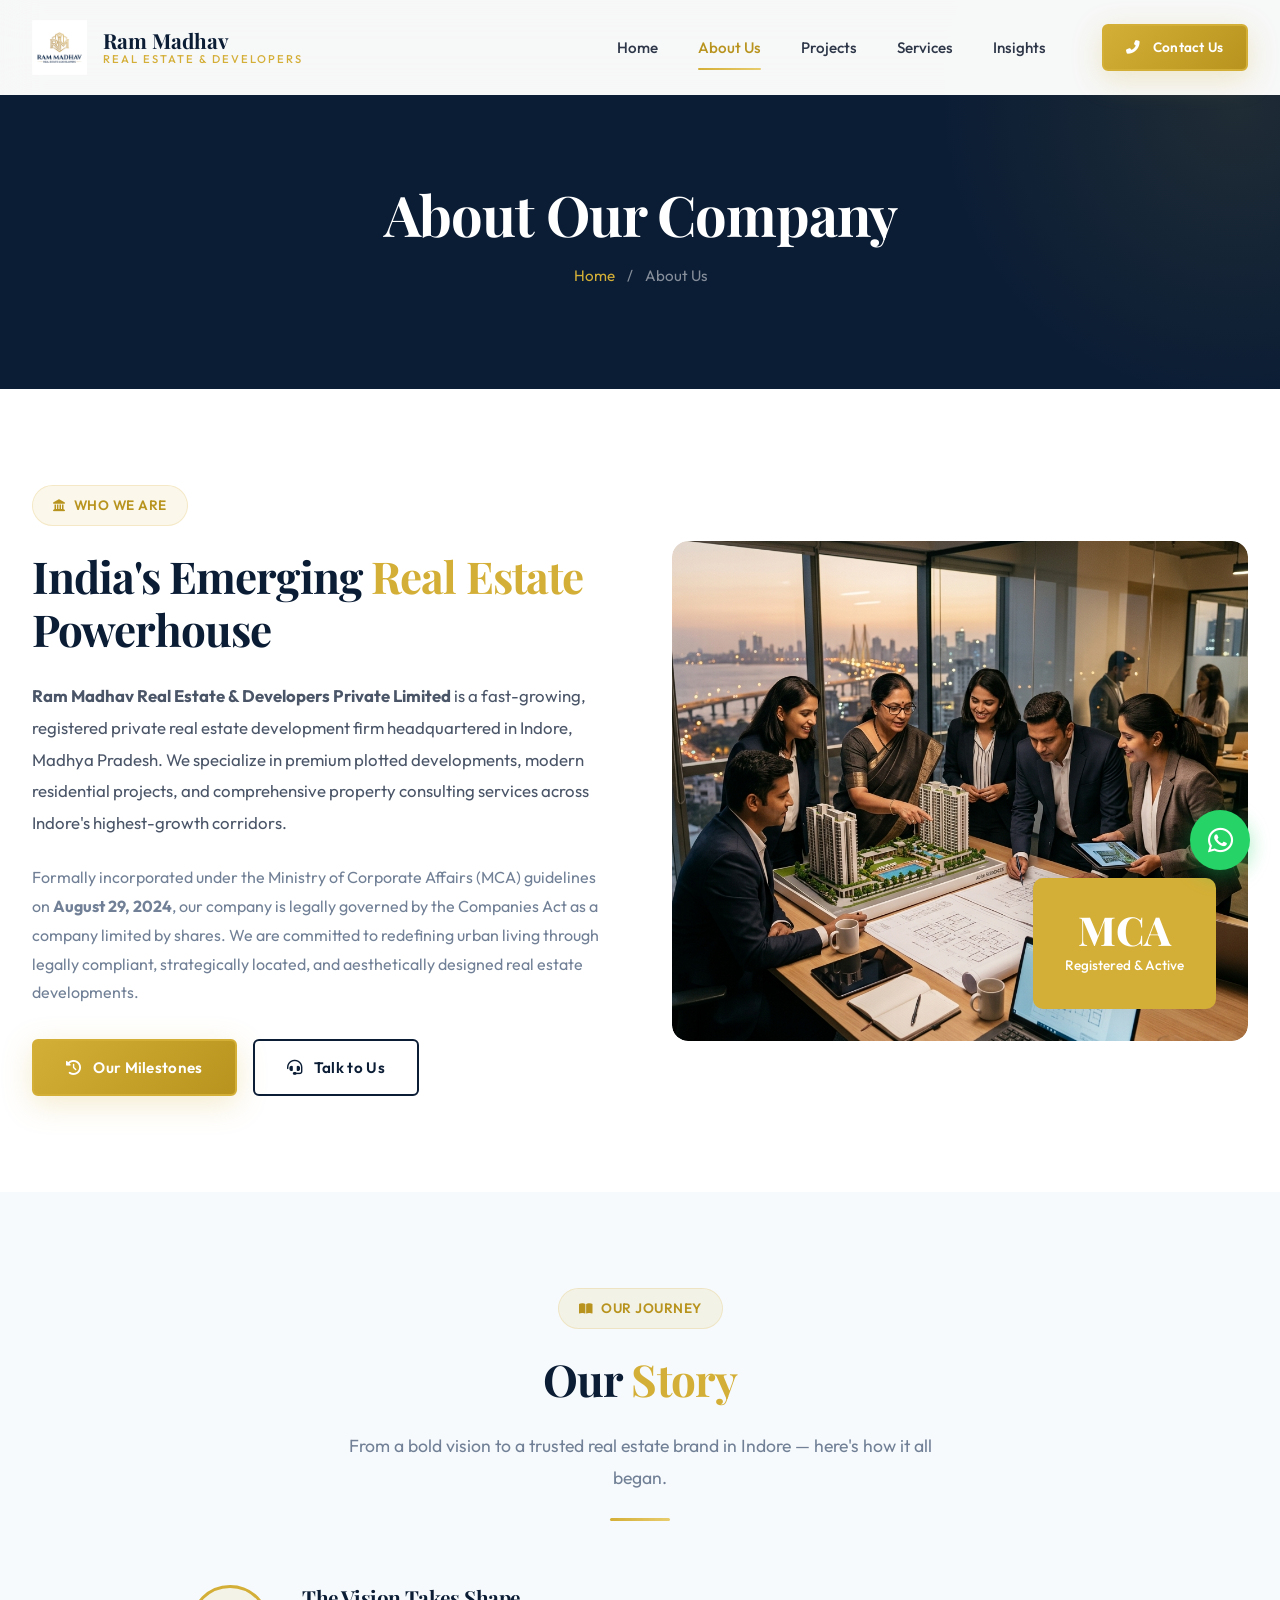
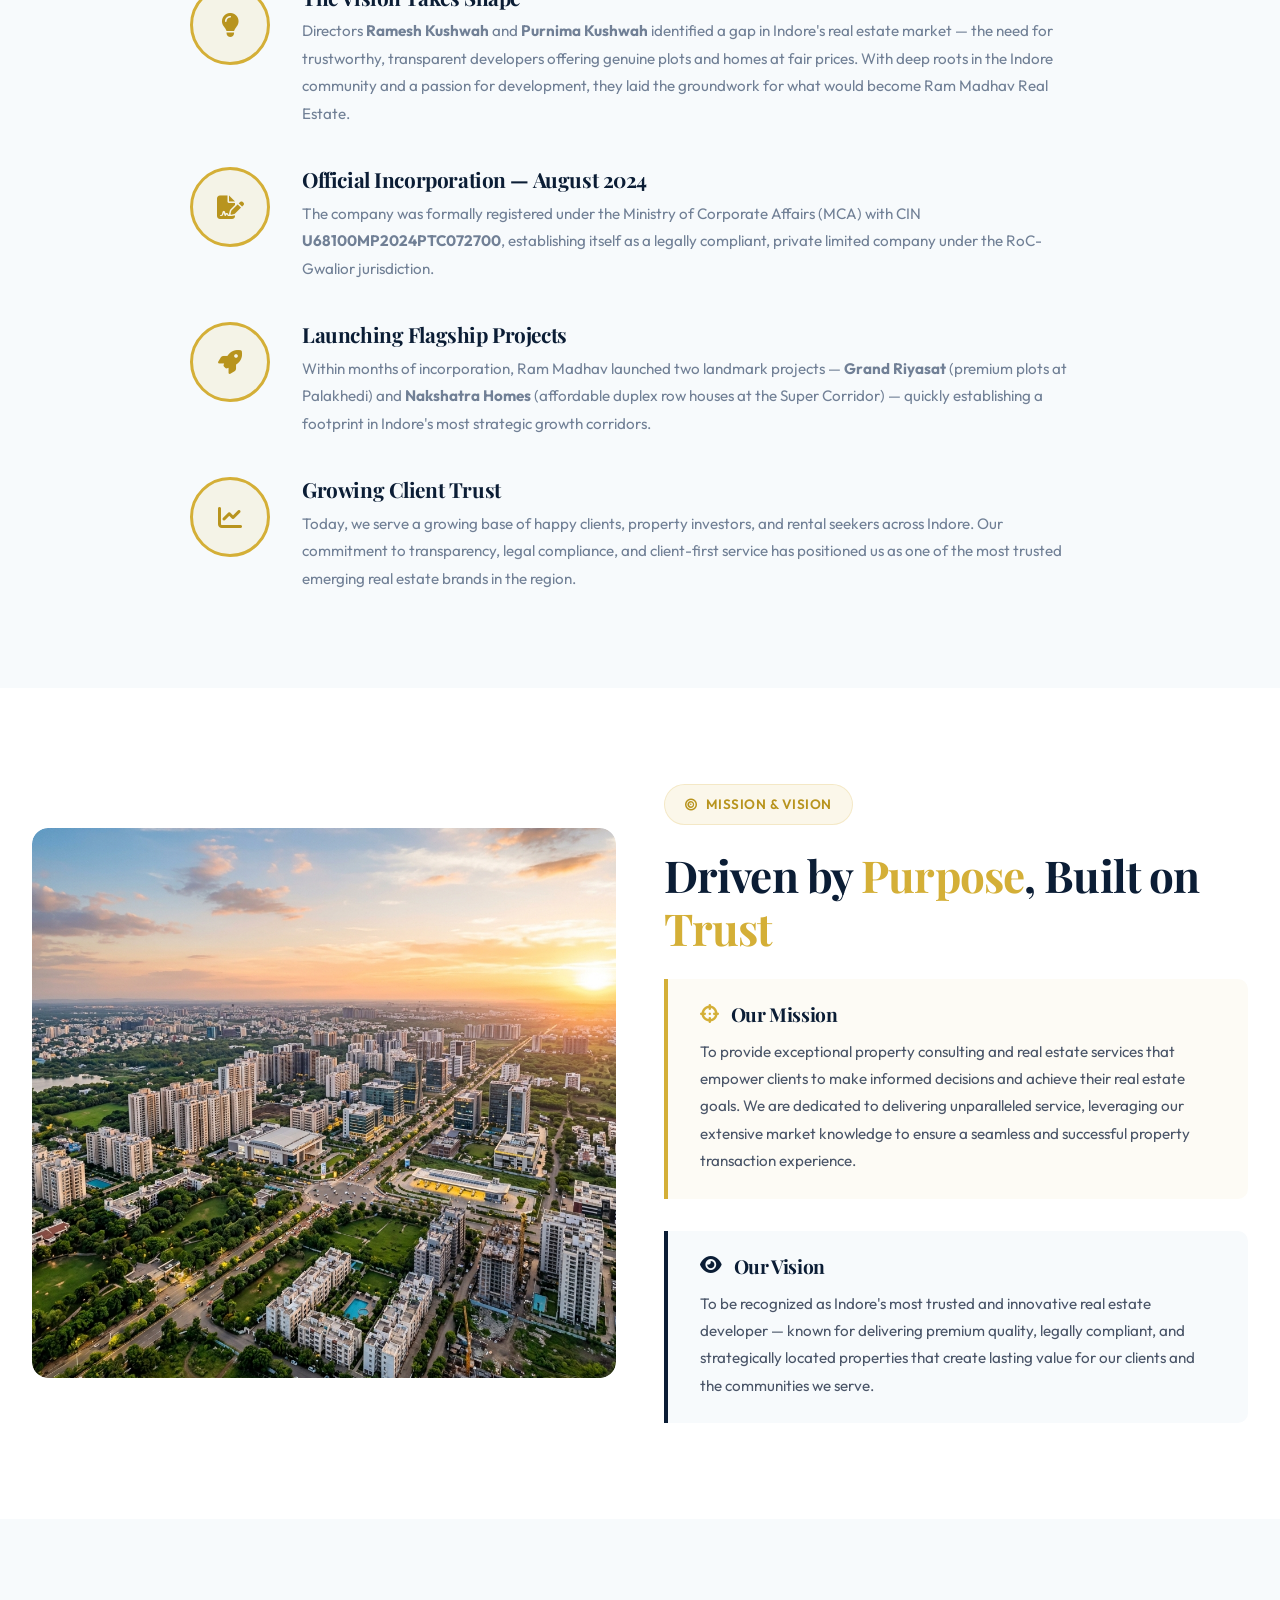
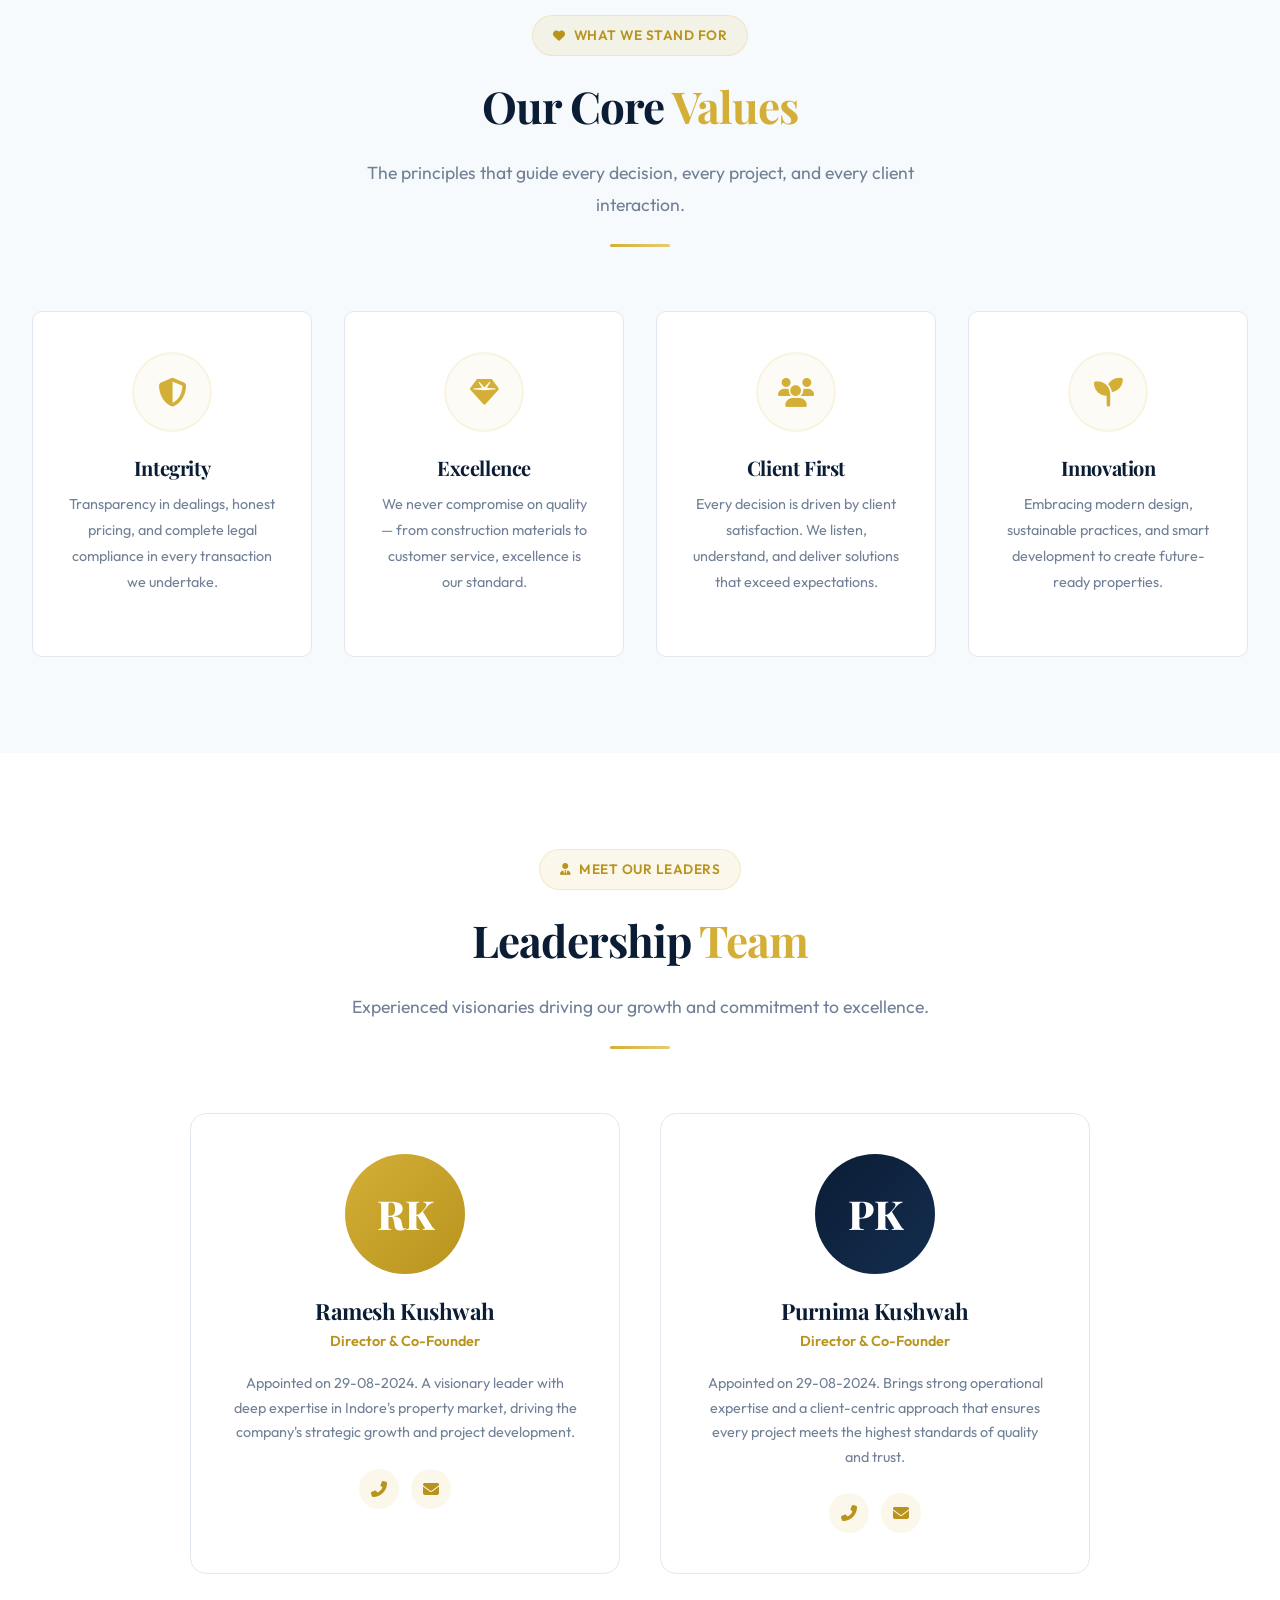
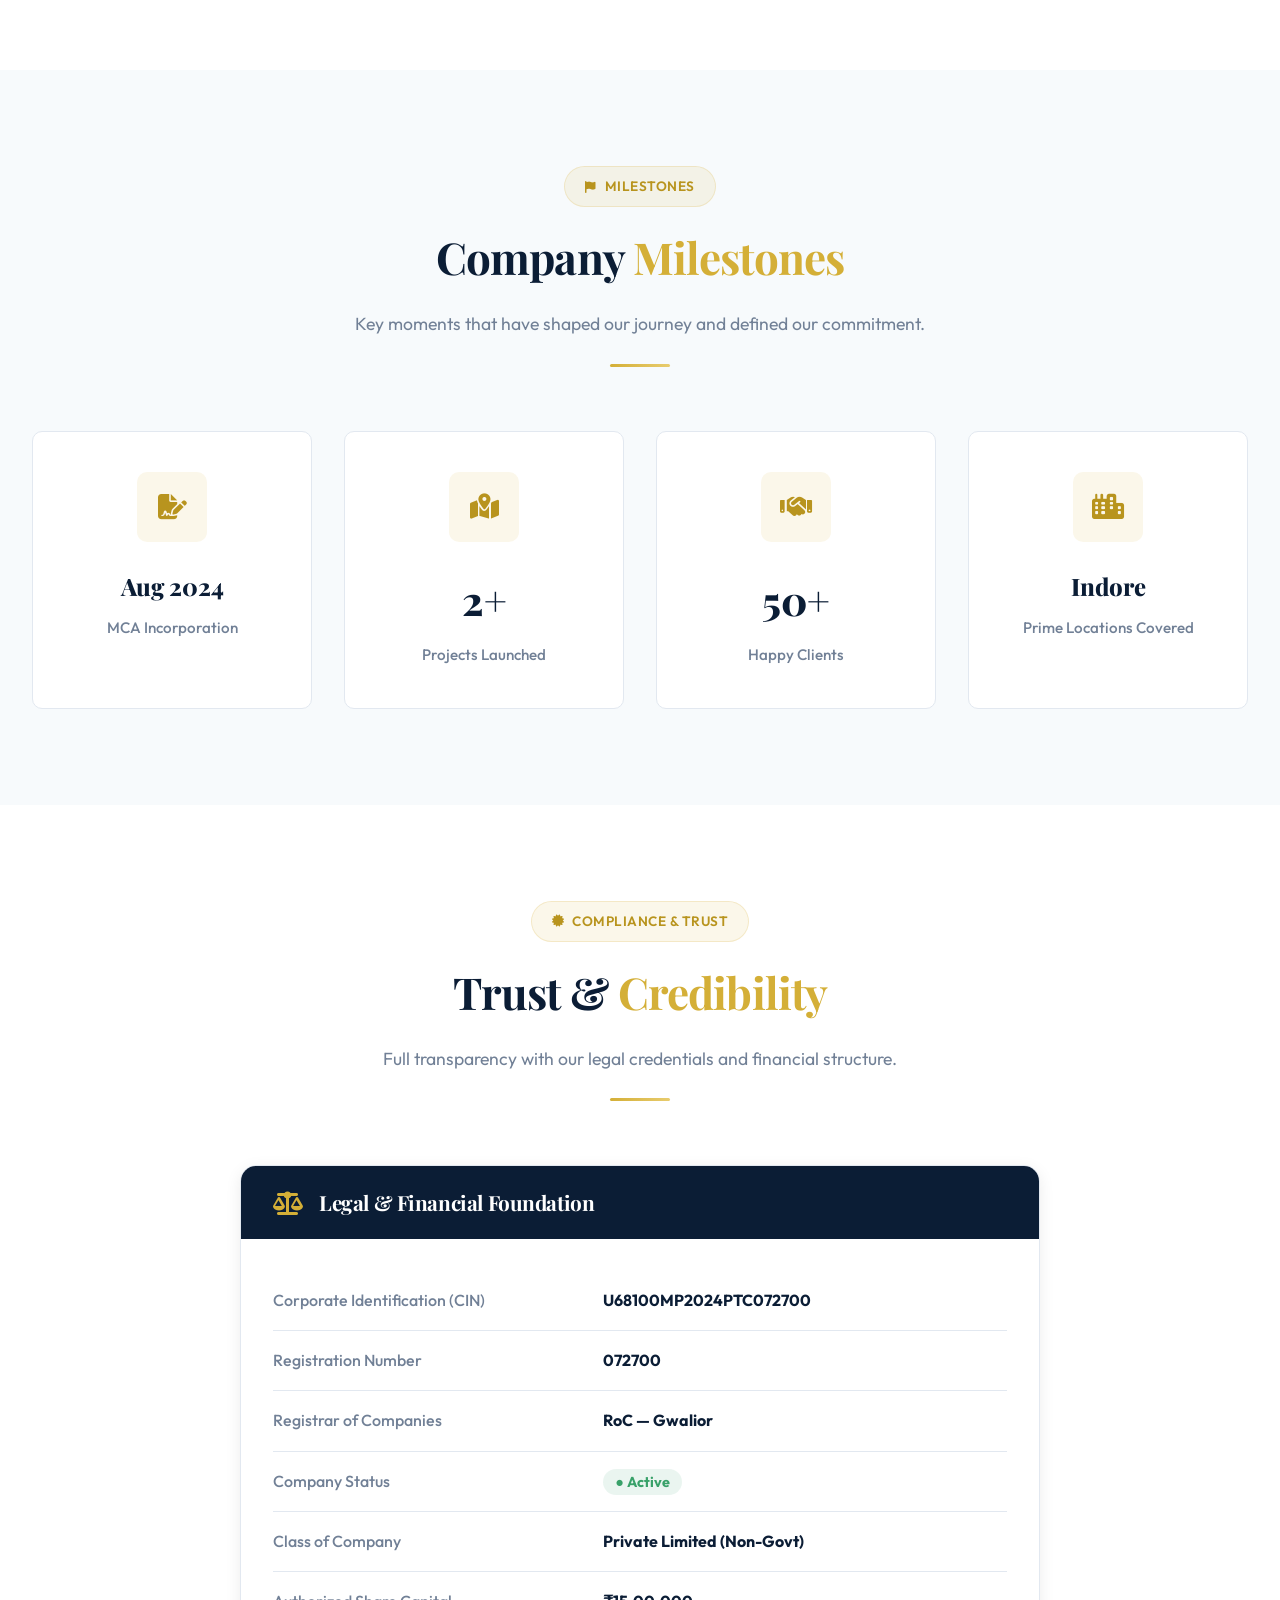
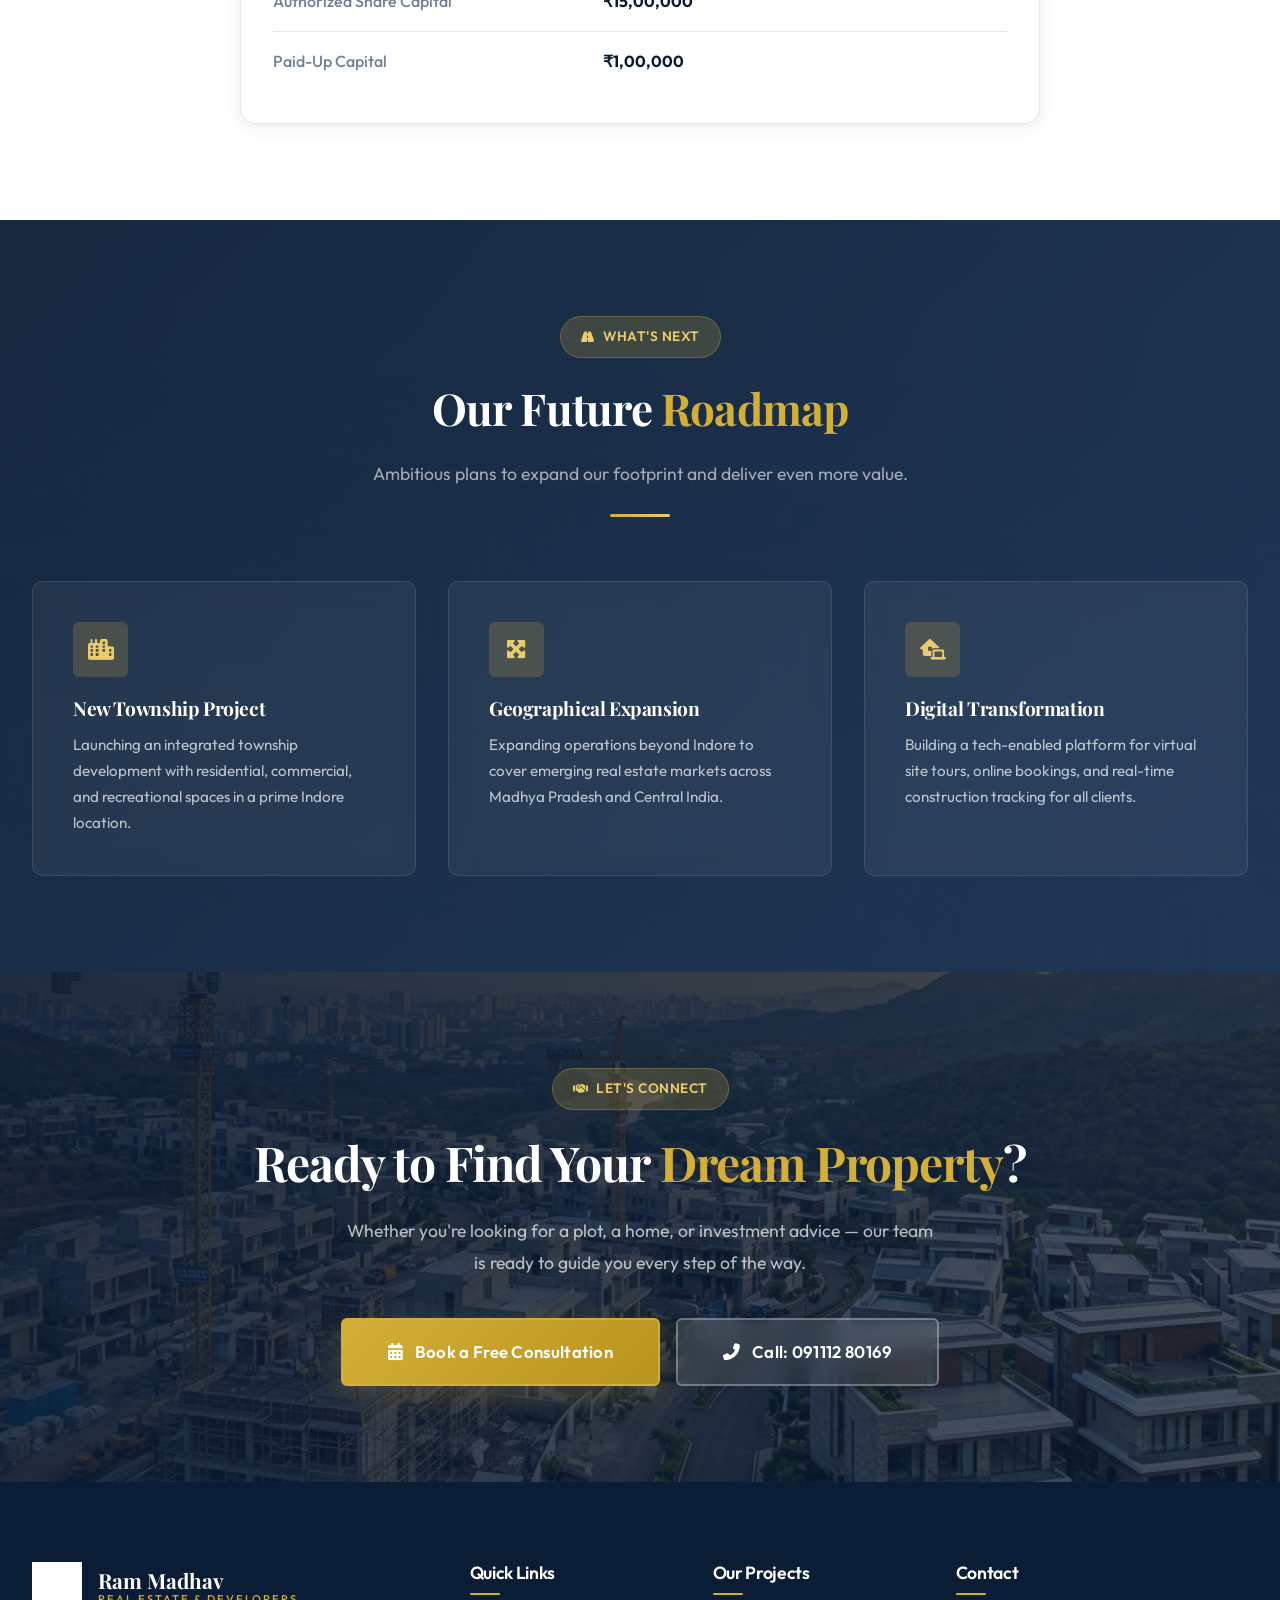
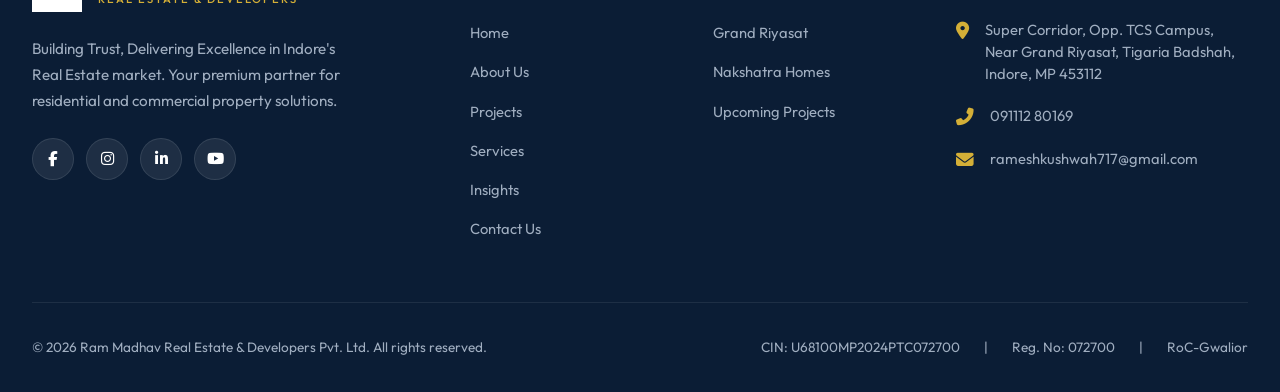
==== about.html @ 0a4d7869 "Intial commit" ====
<!DOCTYPE html>
<html lang="en">
<head>
    <meta charset="UTF-8">
    <meta name="viewport" content="width=device-width, initial-scale=1.0">
    <title>About Us | Ram Madhav Real Estate & Developers Pvt. Ltd.</title>
    <meta name="description" content="Learn about Ram Madhav Real Estate & Developers — a fast-growing, MCA-registered private real estate firm headquartered in Indore, Madhya Pradesh. Discover our mission, vision, leadership, and corporate milestones.">
    <link rel="icon" type="image/png" href="assets/logo.png">
    <link rel="stylesheet" href="https://cdnjs.cloudflare.com/ajax/libs/font-awesome/6.5.1/css/all.min.css">
    <link rel="stylesheet" href="css/style.css">
</head>
<body>

    <!-- HEADER -->
    <header class="header" id="header">
        <div class="container nav">
            <a href="index.html" class="logo-container">
                <img src="assets/logo.png" alt="Ram Madhav Real Estate Logo" class="logo-img">
                <div class="logo-text">Ram Madhav<span>Real Estate & Developers</span></div>
            </a>
            <button class="mobile-menu-btn" id="mobileMenuBtn" aria-label="Toggle menu">
                <i class="fas fa-bars"></i>
            </button>
            <nav class="nav-links" id="navLinks">
                <a href="index.html" class="nav-link">Home</a>
                <a href="about.html" class="nav-link active">About Us</a>
                <a href="projects.html" class="nav-link">Projects</a>
                <a href="services.html" class="nav-link">Services</a>
                <a href="blog.html" class="nav-link">Insights</a>
                <div class="nav-cta"><a href="contact.html" class="btn btn-primary btn-sm"><i class="fas fa-phone-alt"></i> Contact Us</a></div>
            </nav>
        </div>
    </header>

    <!-- ============================================
         1. PAGE BANNER
    ============================================ -->
    <section class="page-banner">
        <div class="container">
            <h1 class="page-banner-title anim">About Our Company</h1>
            <div class="page-banner-breadcrumb anim anim-delay-1">
                <a href="index.html">Home</a> <span>/</span> <span>About Us</span>
            </div>
        </div>
    </section>

    <!-- ============================================
         2. COMPANY INTRODUCTION
    ============================================ -->
    <section class="section section--white">
        <div class="container">
            <div class="why-grid">
                <div class="why-content anim">
                    <div class="section-tag"><i class="fas fa-landmark"></i> Who We Are</div>
                    <h2 class="section-title" style="text-align:left;">India's Emerging <span>Real Estate</span> Powerhouse</h2>
                    <p style="color: var(--slate); margin-bottom: var(--space-6); font-size: 1.05rem; line-height: 1.9;">
                        <strong>Ram Madhav Real Estate & Developers Private Limited</strong> is a fast-growing, registered private real estate development firm headquartered in Indore, Madhya Pradesh. We specialize in premium plotted developments, modern residential projects, and comprehensive property consulting services across Indore's highest-growth corridors.
                    </p>
                    <p style="color: var(--gray); margin-bottom: var(--space-8); line-height: 1.8;">
                        Formally incorporated under the Ministry of Corporate Affairs (MCA) guidelines on <strong>August 29, 2024</strong>, our company is legally governed by the Companies Act as a company limited by shares. We are committed to redefining urban living through legally compliant, strategically located, and aesthetically designed real estate developments.
                    </p>
                    <div style="display: flex; gap: var(--space-4); flex-wrap: wrap;">
                        <a href="#milestones" class="btn btn-primary"><i class="fas fa-history"></i> Our Milestones</a>
                        <a href="contact.html" class="btn btn-outline"><i class="fas fa-headset"></i> Talk to Us</a>
                    </div>
                </div>
                <div class="why-image anim anim-delay-2">
                    <img src="assets/about-story.png" alt="Ram Madhav Real Estate Team">
                    <div class="why-experience-badge">
                        <div class="badge-number">MCA</div>
                        <div class="badge-text">Registered & Active</div>
                    </div>
                </div>
            </div>
        </div>
    </section>

    <!-- ============================================
         3. OUR STORY
    ============================================ -->
    <section class="section section--gray">
        <div class="container">
            <div class="section-header">
                <div class="section-tag"><i class="fas fa-book-open"></i> Our Journey</div>
                <h2 class="section-title">Our <span>Story</span></h2>
                <p class="section-desc">From a bold vision to a trusted real estate brand in Indore — here's how it all began.</p>
                <span class="gold-line"></span>
            </div>

            <div style="max-width: 900px; margin: 0 auto;">
                <div class="story-timeline">
                    <!-- Timeline Item 1 -->
                    <div class="timeline-item anim" style="display: flex; gap: var(--space-8); margin-bottom: var(--space-10); align-items: flex-start;">
                        <div style="flex-shrink: 0; width: 80px; height: 80px; background: var(--gold-100); border-radius: 50%; display: flex; align-items: center; justify-content: center; border: 3px solid var(--gold);">
                            <i class="fas fa-lightbulb" style="font-size: 1.5rem; color: var(--gold-dark);"></i>
                        </div>
                        <div>
                            <h3 style="font-size: 1.3rem; color: var(--navy); margin-bottom: var(--space-2);">The Vision Takes Shape</h3>
                            <p style="color: var(--gray); font-size: 0.95rem; line-height: 1.8;">Directors <strong>Ramesh Kushwah</strong> and <strong>Purnima Kushwah</strong> identified a gap in Indore's real estate market — the need for trustworthy, transparent developers offering genuine plots and homes at fair prices. With deep roots in the Indore community and a passion for development, they laid the groundwork for what would become Ram Madhav Real Estate.</p>
                        </div>
                    </div>

                    <!-- Timeline Item 2 -->
                    <div class="timeline-item anim anim-delay-1" style="display: flex; gap: var(--space-8); margin-bottom: var(--space-10); align-items: flex-start;">
                        <div style="flex-shrink: 0; width: 80px; height: 80px; background: var(--gold-100); border-radius: 50%; display: flex; align-items: center; justify-content: center; border: 3px solid var(--gold);">
                            <i class="fas fa-file-signature" style="font-size: 1.5rem; color: var(--gold-dark);"></i>
                        </div>
                        <div>
                            <h3 style="font-size: 1.3rem; color: var(--navy); margin-bottom: var(--space-2);">Official Incorporation — August 2024</h3>
                            <p style="color: var(--gray); font-size: 0.95rem; line-height: 1.8;">The company was formally registered under the Ministry of Corporate Affairs (MCA) with CIN <strong>U68100MP2024PTC072700</strong>, establishing itself as a legally compliant, private limited company under the RoC-Gwalior jurisdiction.</p>
                        </div>
                    </div>

                    <!-- Timeline Item 3 -->
                    <div class="timeline-item anim anim-delay-2" style="display: flex; gap: var(--space-8); margin-bottom: var(--space-10); align-items: flex-start;">
                        <div style="flex-shrink: 0; width: 80px; height: 80px; background: var(--gold-100); border-radius: 50%; display: flex; align-items: center; justify-content: center; border: 3px solid var(--gold);">
                            <i class="fas fa-rocket" style="font-size: 1.5rem; color: var(--gold-dark);"></i>
                        </div>
                        <div>
                            <h3 style="font-size: 1.3rem; color: var(--navy); margin-bottom: var(--space-2);">Launching Flagship Projects</h3>
                            <p style="color: var(--gray); font-size: 0.95rem; line-height: 1.8;">Within months of incorporation, Ram Madhav launched two landmark projects — <strong>Grand Riyasat</strong> (premium plots at Palakhedi) and <strong>Nakshatra Homes</strong> (affordable duplex row houses at the Super Corridor) — quickly establishing a footprint in Indore's most strategic growth corridors.</p>
                        </div>
                    </div>

                    <!-- Timeline Item 4 -->
                    <div class="timeline-item anim anim-delay-3" style="display: flex; gap: var(--space-8); align-items: flex-start;">
                        <div style="flex-shrink: 0; width: 80px; height: 80px; background: var(--gold-100); border-radius: 50%; display: flex; align-items: center; justify-content: center; border: 3px solid var(--gold);">
                            <i class="fas fa-chart-line" style="font-size: 1.5rem; color: var(--gold-dark);"></i>
                        </div>
                        <div>
                            <h3 style="font-size: 1.3rem; color: var(--navy); margin-bottom: var(--space-2);">Growing Client Trust</h3>
                            <p style="color: var(--gray); font-size: 0.95rem; line-height: 1.8;">Today, we serve a growing base of happy clients, property investors, and rental seekers across Indore. Our commitment to transparency, legal compliance, and client-first service has positioned us as one of the most trusted emerging real estate brands in the region.</p>
                        </div>
                    </div>
                </div>
            </div>
        </div>
    </section>

    <!-- ============================================
         4. MISSION & VISION
    ============================================ -->
    <section class="section section--white">
        <div class="container">
            <div class="why-grid" style="gap: var(--space-12);">
                <div class="why-image anim">
                    <img src="assets/about-mission.png" alt="Indore City Skyline — Our Vision" style="height: 550px;">
                </div>
                <div class="why-content anim anim-delay-2">
                    <div class="section-tag"><i class="fas fa-bullseye"></i> Mission & Vision</div>
                    <h2 class="section-title" style="text-align:left;">Driven by <span>Purpose</span>, Built on <span>Trust</span></h2>

                    <!-- Mission -->
                    <div style="background: var(--gold-50); border-left: 4px solid var(--gold); padding: var(--space-6) var(--space-8); border-radius: 0 var(--radius-md) var(--radius-md) 0; margin-bottom: var(--space-8);">
                        <h3 style="font-size: 1.2rem; color: var(--navy); margin-bottom: var(--space-3); display: flex; align-items: center; gap: var(--space-3);"><i class="fas fa-crosshairs" style="color: var(--gold);"></i> Our Mission</h3>
                        <p style="color: var(--slate); line-height: 1.8; font-size: 0.95rem;">To provide exceptional property consulting and real estate services that empower clients to make informed decisions and achieve their real estate goals. We are dedicated to delivering unparalleled service, leveraging our extensive market knowledge to ensure a seamless and successful property transaction experience.</p>
                    </div>

                    <!-- Vision -->
                    <div style="background: var(--gray-50); border-left: 4px solid var(--navy); padding: var(--space-6) var(--space-8); border-radius: 0 var(--radius-md) var(--radius-md) 0;">
                        <h3 style="font-size: 1.2rem; color: var(--navy); margin-bottom: var(--space-3); display: flex; align-items: center; gap: var(--space-3);"><i class="fas fa-eye" style="color: var(--navy);"></i> Our Vision</h3>
                        <p style="color: var(--slate); line-height: 1.8; font-size: 0.95rem;">To be recognized as Indore's most trusted and innovative real estate developer — known for delivering premium quality, legally compliant, and strategically located properties that create lasting value for our clients and the communities we serve.</p>
                    </div>
                </div>
            </div>
        </div>
    </section>

    <!-- ============================================
         5. CORE VALUES
    ============================================ -->
    <section class="section section--gray">
        <div class="container">
            <div class="section-header">
                <div class="section-tag"><i class="fas fa-heart"></i> What We Stand For</div>
                <h2 class="section-title">Our Core <span>Values</span></h2>
                <p class="section-desc">The principles that guide every decision, every project, and every client interaction.</p>
                <span class="gold-line"></span>
            </div>

            <div class="services-grid">
                <div class="service-card anim">
                    <div class="service-icon"><i class="fas fa-shield-alt"></i></div>
                    <h3 class="service-title">Integrity</h3>
                    <p class="service-desc">Transparency in dealings, honest pricing, and complete legal compliance in every transaction we undertake.</p>
                </div>
                <div class="service-card anim anim-delay-1">
                    <div class="service-icon"><i class="fas fa-gem"></i></div>
                    <h3 class="service-title">Excellence</h3>
                    <p class="service-desc">We never compromise on quality — from construction materials to customer service, excellence is our standard.</p>
                </div>
                <div class="service-card anim anim-delay-2">
                    <div class="service-icon"><i class="fas fa-users"></i></div>
                    <h3 class="service-title">Client First</h3>
                    <p class="service-desc">Every decision is driven by client satisfaction. We listen, understand, and deliver solutions that exceed expectations.</p>
                </div>
                <div class="service-card anim anim-delay-3">
                    <div class="service-icon"><i class="fas fa-seedling"></i></div>
                    <h3 class="service-title">Innovation</h3>
                    <p class="service-desc">Embracing modern design, sustainable practices, and smart development to create future-ready properties.</p>
                </div>
            </div>
        </div>
    </section>

    <!-- ============================================
         6. LEADERSHIP TEAM
    ============================================ -->
    <section class="section section--white">
        <div class="container">
            <div class="section-header">
                <div class="section-tag"><i class="fas fa-user-tie"></i> Meet Our Leaders</div>
                <h2 class="section-title">Leadership <span>Team</span></h2>
                <p class="section-desc">Experienced visionaries driving our growth and commitment to excellence.</p>
                <span class="gold-line"></span>
            </div>

            <div style="display: grid; grid-template-columns: repeat(2, 1fr); gap: var(--space-10); max-width: 900px; margin: 0 auto;">
                <!-- Director 1 -->
                <div class="anim" style="background: var(--white); border: 1px solid var(--gray-200); border-radius: var(--radius-lg); padding: var(--space-10); text-align: center; transition: all 0.35s ease; position: relative; overflow: hidden;" onmouseover="this.style.transform='translateY(-10px)'; this.style.boxShadow='0 16px 50px rgba(0,0,0,0.12)'" onmouseout="this.style.transform=''; this.style.boxShadow=''">
                    <div style="width: 120px; height: 120px; background: linear-gradient(135deg, var(--gold), var(--gold-dark)); border-radius: 50%; display: flex; align-items: center; justify-content: center; margin: 0 auto var(--space-6); font-size: 2.5rem; color: white; font-family: var(--font-heading); font-weight: 800;">RK</div>
                    <h3 style="font-size: 1.4rem; color: var(--navy); margin-bottom: var(--space-1);">Ramesh Kushwah</h3>
                    <p style="color: var(--gold-dark); font-weight: 600; font-size: 0.9rem; margin-bottom: var(--space-4);">Director & Co-Founder</p>
                    <p style="color: var(--gray); font-size: 0.9rem; line-height: 1.7;">Appointed on 29-08-2024. A visionary leader with deep expertise in Indore's property market, driving the company's strategic growth and project development.</p>
                    <div style="display: flex; justify-content: center; gap: var(--space-3); margin-top: var(--space-6);">
                        <a href="tel:09111280169" style="width: 40px; height: 40px; background: var(--gold-100); border-radius: 50%; display: flex; align-items: center; justify-content: center; color: var(--gold-dark); transition: all 0.2s;" onmouseover="this.style.background='var(--gold)'; this.style.color='white'" onmouseout="this.style.background='var(--gold-100)'; this.style.color='var(--gold-dark)'"><i class="fas fa-phone-alt"></i></a>
                        <a href="mailto:rameshkushwah717@gmail.com" style="width: 40px; height: 40px; background: var(--gold-100); border-radius: 50%; display: flex; align-items: center; justify-content: center; color: var(--gold-dark); transition: all 0.2s;" onmouseover="this.style.background='var(--gold)'; this.style.color='white'" onmouseout="this.style.background='var(--gold-100)'; this.style.color='var(--gold-dark)'"><i class="fas fa-envelope"></i></a>
                    </div>
                </div>

                <!-- Director 2 -->
                <div class="anim anim-delay-2" style="background: var(--white); border: 1px solid var(--gray-200); border-radius: var(--radius-lg); padding: var(--space-10); text-align: center; transition: all 0.35s ease; position: relative; overflow: hidden;" onmouseover="this.style.transform='translateY(-10px)'; this.style.boxShadow='0 16px 50px rgba(0,0,0,0.12)'" onmouseout="this.style.transform=''; this.style.boxShadow=''">
                    <div style="width: 120px; height: 120px; background: linear-gradient(135deg, var(--navy), var(--navy-light)); border-radius: 50%; display: flex; align-items: center; justify-content: center; margin: 0 auto var(--space-6); font-size: 2.5rem; color: white; font-family: var(--font-heading); font-weight: 800;">PK</div>
                    <h3 style="font-size: 1.4rem; color: var(--navy); margin-bottom: var(--space-1);">Purnima Kushwah</h3>
                    <p style="color: var(--gold-dark); font-weight: 600; font-size: 0.9rem; margin-bottom: var(--space-4);">Director & Co-Founder</p>
                    <p style="color: var(--gray); font-size: 0.9rem; line-height: 1.7;">Appointed on 29-08-2024. Brings strong operational expertise and a client-centric approach that ensures every project meets the highest standards of quality and trust.</p>
                    <div style="display: flex; justify-content: center; gap: var(--space-3); margin-top: var(--space-6);">
                        <a href="tel:09111280169" style="width: 40px; height: 40px; background: var(--gold-100); border-radius: 50%; display: flex; align-items: center; justify-content: center; color: var(--gold-dark); transition: all 0.2s;" onmouseover="this.style.background='var(--gold)'; this.style.color='white'" onmouseout="this.style.background='var(--gold-100)'; this.style.color='var(--gold-dark)'"><i class="fas fa-phone-alt"></i></a>
                        <a href="mailto:rameshkushwah717@gmail.com" style="width: 40px; height: 40px; background: var(--gold-100); border-radius: 50%; display: flex; align-items: center; justify-content: center; color: var(--gold-dark); transition: all 0.2s;" onmouseover="this.style.background='var(--gold)'; this.style.color='white'" onmouseout="this.style.background='var(--gold-100)'; this.style.color='var(--gold-dark)'"><i class="fas fa-envelope"></i></a>
                    </div>
                </div>
            </div>
        </div>
    </section>

    <!-- ============================================
         7. COMPANY MILESTONES
    ============================================ -->
    <section class="section section--gray" id="milestones">
        <div class="container">
            <div class="section-header">
                <div class="section-tag"><i class="fas fa-flag"></i> Milestones</div>
                <h2 class="section-title">Company <span>Milestones</span></h2>
                <p class="section-desc">Key moments that have shaped our journey and defined our commitment.</p>
                <span class="gold-line"></span>
            </div>

            <div class="highlights-grid">
                <div class="highlight-card anim">
                    <div class="highlight-icon"><i class="fas fa-file-signature"></i></div>
                    <div class="highlight-number" style="font-size: 1.5rem;">Aug 2024</div>
                    <div class="highlight-label">MCA Incorporation</div>
                </div>
                <div class="highlight-card anim anim-delay-1">
                    <div class="highlight-icon"><i class="fas fa-map-marked-alt"></i></div>
                    <div class="highlight-number">2+</div>
                    <div class="highlight-label">Projects Launched</div>
                </div>
                <div class="highlight-card anim anim-delay-2">
                    <div class="highlight-icon"><i class="fas fa-handshake"></i></div>
                    <div class="highlight-number">50+</div>
                    <div class="highlight-label">Happy Clients</div>
                </div>
                <div class="highlight-card anim anim-delay-3">
                    <div class="highlight-icon"><i class="fas fa-city"></i></div>
                    <div class="highlight-number" style="font-size: 1.5rem;">Indore</div>
                    <div class="highlight-label">Prime Locations Covered</div>
                </div>
            </div>
        </div>
    </section>

    <!-- ============================================
         8. TRUST & CREDIBILITY
    ============================================ -->
    <section class="section section--white">
        <div class="container">
            <div class="section-header">
                <div class="section-tag"><i class="fas fa-certificate"></i> Compliance & Trust</div>
                <h2 class="section-title">Trust & <span>Credibility</span></h2>
                <p class="section-desc">Full transparency with our legal credentials and financial structure.</p>
                <span class="gold-line"></span>
            </div>

            <div style="max-width: 800px; margin: 0 auto;">
                <div class="anim" style="background: var(--white); border: 1px solid var(--gray-200); border-radius: var(--radius-lg); overflow: hidden; box-shadow: var(--shadow-md);">
                    <!-- Header -->
                    <div style="background: var(--navy); padding: var(--space-6) var(--space-8); display: flex; align-items: center; gap: var(--space-4);">
                        <i class="fas fa-balance-scale" style="color: var(--gold); font-size: 1.5rem;"></i>
                        <h3 style="color: white; font-size: 1.3rem;">Legal & Financial Foundation</h3>
                    </div>
                    <!-- Body -->
                    <div style="padding: var(--space-8);">
                        <table style="width: 100%; border-collapse: collapse;">
                            <tbody>
                                <tr style="border-bottom: 1px solid var(--gray-200);">
                                    <td style="padding: var(--space-4) 0; color: var(--gray); font-weight: 500; width: 45%;">Corporate Identification (CIN)</td>
                                    <td style="padding: var(--space-4) 0; color: var(--navy); font-weight: 700;">U68100MP2024PTC072700</td>
                                </tr>
                                <tr style="border-bottom: 1px solid var(--gray-200);">
                                    <td style="padding: var(--space-4) 0; color: var(--gray); font-weight: 500;">Registration Number</td>
                                    <td style="padding: var(--space-4) 0; color: var(--navy); font-weight: 700;">072700</td>
                                </tr>
                                <tr style="border-bottom: 1px solid var(--gray-200);">
                                    <td style="padding: var(--space-4) 0; color: var(--gray); font-weight: 500;">Registrar of Companies</td>
                                    <td style="padding: var(--space-4) 0; color: var(--navy); font-weight: 700;">RoC — Gwalior</td>
                                </tr>
                                <tr style="border-bottom: 1px solid var(--gray-200);">
                                    <td style="padding: var(--space-4) 0; color: var(--gray); font-weight: 500;">Company Status</td>
                                    <td style="padding: var(--space-4) 0;"><span style="background: rgba(56,161,105,0.1); color: var(--green); font-weight: 700; padding: var(--space-1) var(--space-3); border-radius: var(--radius-full); font-size: 0.9rem;">● Active</span></td>
                                </tr>
                                <tr style="border-bottom: 1px solid var(--gray-200);">
                                    <td style="padding: var(--space-4) 0; color: var(--gray); font-weight: 500;">Class of Company</td>
                                    <td style="padding: var(--space-4) 0; color: var(--navy); font-weight: 700;">Private Limited (Non-Govt)</td>
                                </tr>
                                <tr style="border-bottom: 1px solid var(--gray-200);">
                                    <td style="padding: var(--space-4) 0; color: var(--gray); font-weight: 500;">Authorized Share Capital</td>
                                    <td style="padding: var(--space-4) 0; color: var(--navy); font-weight: 700;">₹15,00,000</td>
                                </tr>
                                <tr>
                                    <td style="padding: var(--space-4) 0; color: var(--gray); font-weight: 500;">Paid-Up Capital</td>
                                    <td style="padding: var(--space-4) 0; color: var(--navy); font-weight: 700;">₹1,00,000</td>
                                </tr>
                            </tbody>
                        </table>
                    </div>
                </div>
            </div>
        </div>
    </section>

    <!-- ============================================
         9. FUTURE ROADMAP
    ============================================ -->
    <section class="section testimonials-section">
        <div class="testimonials-bg">
            <img src="assets/about-mission.png" alt="Future Roadmap Background">
        </div>
        <div class="container">
            <div class="section-header">
                <div class="section-tag"><i class="fas fa-road"></i> What's Next</div>
                <h2 class="section-title">Our Future <span>Roadmap</span></h2>
                <p class="section-desc">Ambitious plans to expand our footprint and deliver even more value.</p>
                <span class="gold-line"></span>
            </div>

            <div class="testimonials-grid">
                <div class="testimonial-card anim" style="font-style: normal;">
                    <div style="width: 55px; height: 55px; background: var(--gold-200); border-radius: var(--radius-sm); display: flex; align-items: center; justify-content: center; margin-bottom: var(--space-5);"><i class="fas fa-city" style="font-size: 1.3rem; color: var(--gold-light);"></i></div>
                    <h3 style="color: white; font-size: 1.2rem; margin-bottom: var(--space-3);">New Township Project</h3>
                    <p style="color: rgba(255,255,255,0.7); font-size: 0.95rem; line-height: 1.7; font-style: normal;">Launching an integrated township development with residential, commercial, and recreational spaces in a prime Indore location.</p>
                </div>
                <div class="testimonial-card anim anim-delay-1" style="font-style: normal;">
                    <div style="width: 55px; height: 55px; background: var(--gold-200); border-radius: var(--radius-sm); display: flex; align-items: center; justify-content: center; margin-bottom: var(--space-5);"><i class="fas fa-expand-arrows-alt" style="font-size: 1.3rem; color: var(--gold-light);"></i></div>
                    <h3 style="color: white; font-size: 1.2rem; margin-bottom: var(--space-3);">Geographical Expansion</h3>
                    <p style="color: rgba(255,255,255,0.7); font-size: 0.95rem; line-height: 1.7; font-style: normal;">Expanding operations beyond Indore to cover emerging real estate markets across Madhya Pradesh and Central India.</p>
                </div>
                <div class="testimonial-card anim anim-delay-2" style="font-style: normal;">
                    <div style="width: 55px; height: 55px; background: var(--gold-200); border-radius: var(--radius-sm); display: flex; align-items: center; justify-content: center; margin-bottom: var(--space-5);"><i class="fas fa-laptop-house" style="font-size: 1.3rem; color: var(--gold-light);"></i></div>
                    <h3 style="color: white; font-size: 1.2rem; margin-bottom: var(--space-3);">Digital Transformation</h3>
                    <p style="color: rgba(255,255,255,0.7); font-size: 0.95rem; line-height: 1.7; font-style: normal;">Building a tech-enabled platform for virtual site tours, online bookings, and real-time construction tracking for all clients.</p>
                </div>
            </div>
        </div>
    </section>

    <!-- ============================================
         10. CALL TO ACTION
    ============================================ -->
    <section class="site-visit-cta">
        <div class="site-visit-bg">
            <img src="assets/site-visit-cta.png" alt="Schedule a Visit">
        </div>
        <div class="container">
            <div class="section-tag" style="background: rgba(212,175,55,0.2); border-color: rgba(212,175,55,0.3); color: var(--gold-light);"><i class="fas fa-handshake"></i> Let's Connect</div>
            <h2 class="section-title" style="color: white; font-size: 3rem;">Ready to Find Your <span>Dream Property</span>?</h2>
            <p class="section-desc" style="color: rgba(255,255,255,0.7); margin-bottom: var(--space-10);">Whether you're looking for a plot, a home, or investment advice — our team is ready to guide you every step of the way.</p>
            <div style="display: flex; gap: var(--space-4); justify-content: center; flex-wrap: wrap;">
                <a href="contact.html" class="btn btn-primary btn-lg"><i class="fas fa-calendar-alt"></i> Book a Free Consultation</a>
                <a href="tel:09111280169" class="btn btn-ghost btn-lg"><i class="fas fa-phone-alt"></i> Call: 091112 80169</a>
            </div>
        </div>
    </section>

    <!-- FOOTER -->
    <footer class="footer">
        <div class="container">
            <div class="footer-grid">
                <div class="footer-about">
                    <div class="logo-container" style="margin-bottom: var(--space-6);"><img src="assets/logo.png" alt="Logo" class="logo-img footer-logo-img"><div class="logo-text" style="color:white;">Ram Madhav<span>Real Estate & Developers</span></div></div>
                    <p class="footer-desc">Building Trust, Delivering Excellence in Indore's Real Estate market. Your premium partner for residential and commercial property solutions.</p>
                    <div class="footer-social"><a href="#" class="social-icon"><i class="fab fa-facebook-f"></i></a><a href="#" class="social-icon"><i class="fab fa-instagram"></i></a><a href="#" class="social-icon"><i class="fab fa-linkedin-in"></i></a><a href="#" class="social-icon"><i class="fab fa-youtube"></i></a></div>
                </div>
                <div><h4 class="footer-title">Quick Links</h4><ul class="footer-links"><li><a href="index.html">Home</a></li><li><a href="about.html">About Us</a></li><li><a href="projects.html">Projects</a></li><li><a href="services.html">Services</a></li><li><a href="blog.html">Insights</a></li><li><a href="contact.html">Contact Us</a></li></ul></div>
                <div><h4 class="footer-title">Our Projects</h4><ul class="footer-links"><li><a href="projects.html">Grand Riyasat</a></li><li><a href="projects.html">Nakshatra Homes</a></li><li><a href="projects.html">Upcoming Projects</a></li></ul></div>
                <div><h4 class="footer-title">Contact</h4><ul class="footer-contact"><li><i class="fas fa-map-marker-alt"></i><span>Super Corridor, Opp. TCS Campus, Near Grand Riyasat, Tigaria Badshah, Indore, MP 453112</span></li><li><i class="fas fa-phone-alt"></i><a href="tel:09111280169" style="color:var(--gray-light);">091112 80169</a></li><li><i class="fas fa-envelope"></i><a href="mailto:rameshkushwah717@gmail.com" style="color:var(--gray-light);">rameshkushwah717@gmail.com</a></li></ul></div>
            </div>
            <div class="footer-bottom">
                <p>&copy; 2026 Ram Madhav Real Estate & Developers Pvt. Ltd. All rights reserved.</p>
                <div class="footer-legal"><span>CIN: U68100MP2024PTC072700</span><span>|</span><span>Reg. No: 072700</span><span>|</span><span>RoC-Gwalior</span></div>
            </div>
        </div>
    </footer>

    <a href="https://wa.me/919111280169?text=Hello%2C%20I%20am%20interested%20in%20your%20real%20estate%20projects." class="whatsapp-float" target="_blank" rel="noopener noreferrer" aria-label="Chat on WhatsApp"><i class="fab fa-whatsapp"></i></a>
    <script src="js/main.js"></script>
</body>
</html>
---- css/style.css ----
@import url('https://fonts.googleapis.com/css2?family=Outfit:wght@300;400;500;600;700;800&family=Playfair+Display:ital,wght@0,400;0,500;0,600;0,700;0,800;1,400;1,500&display=swap');

/* ========================================
   DESIGN SYSTEM & VARIABLES
======================================== */
:root {
  /* Primary Colors */
  --gold: #D4AF37;
  --gold-light: #E8CC6E;
  --gold-dark: #B8941E;
  --gold-50: rgba(212, 175, 55, 0.05);
  --gold-100: rgba(212, 175, 55, 0.1);
  --gold-200: rgba(212, 175, 55, 0.2);
  --gold-300: rgba(212, 175, 55, 0.3);

  /* Neutral Colors */
  --navy: #0B1D35;
  --navy-light: #142D4F;
  --navy-800: #1A2332;
  --charcoal: #2D3748;
  --slate: #4A5568;
  --gray: #718096;
  --gray-light: #A0AEC0;
  --gray-200: #E2E8F0;
  --gray-100: #EDF2F7;
  --gray-50: #F7FAFC;
  --white: #FFFFFF;
  --off-white: #FAFBFD;

  /* Accent */
  --green: #38A169;
  --red: #E53E3E;

  /* Typography */
  --font-heading: 'Playfair Display', Georgia, serif;
  --font-body: 'Outfit', -apple-system, BlinkMacSystemFont, sans-serif;

  /* Sizing */
  --max-width: 1320px;
  --header-height: 90px;

  /* Spacing Scale */
  --space-1: 0.25rem;
  --space-2: 0.5rem;
  --space-3: 0.75rem;
  --space-4: 1rem;
  --space-5: 1.25rem;
  --space-6: 1.5rem;
  --space-8: 2rem;
  --space-10: 2.5rem;
  --space-12: 3rem;
  --space-16: 4rem;
  --space-20: 5rem;
  --space-24: 6rem;
  --space-32: 8rem;

  /* Shadows */
  --shadow-xs: 0 1px 2px rgba(0,0,0,0.04);
  --shadow-sm: 0 2px 8px rgba(0,0,0,0.06);
  --shadow-md: 0 4px 16px rgba(0,0,0,0.08);
  --shadow-lg: 0 8px 30px rgba(0,0,0,0.1);
  --shadow-xl: 0 16px 50px rgba(0,0,0,0.12);
  --shadow-gold: 0 8px 30px rgba(212,175,55,0.25);

  /* Border Radius */
  --radius-sm: 6px;
  --radius-md: 10px;
  --radius-lg: 16px;
  --radius-xl: 24px;
  --radius-full: 9999px;

  /* Transitions */
  --ease-out: cubic-bezier(0.16, 1, 0.3, 1);
  --ease-in-out: cubic-bezier(0.4, 0, 0.2, 1);
  --duration-fast: 200ms;
  --duration-normal: 350ms;
  --duration-slow: 600ms;
}

/* ========================================
   RESET & BASE
======================================== */
*, *::before, *::after {
  margin: 0;
  padding: 0;
  box-sizing: border-box;
}

html {
  scroll-behavior: smooth;
  font-size: 16px;
  -webkit-text-size-adjust: 100%;
}

body {
  font-family: var(--font-body);
  background-color: var(--off-white);
  color: var(--charcoal);
  line-height: 1.7;
  overflow-x: hidden;
  -webkit-font-smoothing: antialiased;
  -moz-osx-font-smoothing: grayscale;
}

h1, h2, h3, h4, h5, h6 {
  font-family: var(--font-heading);
  color: var(--navy);
  font-weight: 700;
  line-height: 1.2;
  letter-spacing: -0.02em;
}

p {
  color: var(--slate);
  line-height: 1.8;
}

a {
  text-decoration: none;
  color: inherit;
  transition: color var(--duration-fast) var(--ease-out);
}

img {
  max-width: 100%;
  height: auto;
  display: block;
}

ul, ol {
  list-style: none;
}

button, input, select, textarea {
  font-family: var(--font-body);
}

/* ========================================
   UTILITIES
======================================== */
.container {
  width: 100%;
  max-width: var(--max-width);
  margin: 0 auto;
  padding: 0 var(--space-8);
}

.section {
  padding: var(--space-24) 0;
  position: relative;
}

.section--gray {
  background-color: var(--gray-50);
}

.section--white {
  background-color: var(--white);
}

.section--navy {
  background-color: var(--navy);
}

.section-header {
  text-align: center;
  max-width: 720px;
  margin: 0 auto var(--space-16);
}

.section-tag {
  display: inline-flex;
  align-items: center;
  gap: var(--space-2);
  padding: var(--space-2) var(--space-5);
  background: var(--gold-100);
  color: var(--gold-dark);
  border-radius: var(--radius-full);
  font-size: 0.85rem;
  font-weight: 600;
  letter-spacing: 0.5px;
  text-transform: uppercase;
  margin-bottom: var(--space-6);
  border: 1px solid var(--gold-200);
}

.section-tag i {
  font-size: 0.75rem;
}

.section-title {
  font-size: 2.75rem;
  margin-bottom: var(--space-6);
  position: relative;
}

.section-title span {
  color: var(--gold);
}

.section-desc {
  font-size: 1.1rem;
  color: var(--gray);
  max-width: 600px;
  margin: 0 auto;
}

.gold-line {
  display: block;
  width: 60px;
  height: 3px;
  background: linear-gradient(90deg, var(--gold), var(--gold-light));
  border-radius: 2px;
  margin: var(--space-6) auto 0;
}

/* ========================================
   BUTTONS
======================================== */
.btn {
  display: inline-flex;
  align-items: center;
  justify-content: center;
  gap: var(--space-3);
  padding: 0.85rem 2rem;
  font-family: var(--font-body);
  font-weight: 600;
  font-size: 0.95rem;
  border-radius: var(--radius-sm);
  cursor: pointer;
  transition: all var(--duration-normal) var(--ease-out);
  border: 2px solid transparent;
  outline: none;
  letter-spacing: 0.3px;
  position: relative;
  overflow: hidden;
}

.btn-primary {
  background: linear-gradient(135deg, var(--gold), var(--gold-dark));
  color: var(--white);
  border-color: var(--gold);
  box-shadow: var(--shadow-gold);
}

.btn-primary:hover {
  background: linear-gradient(135deg, var(--gold-light), var(--gold));
  transform: translateY(-3px);
  box-shadow: 0 12px 35px rgba(212,175,55,0.35);
}

.btn-outline {
  background: transparent;
  color: var(--navy);
  border-color: var(--navy);
}

.btn-outline:hover {
  background: var(--navy);
  color: var(--white);
  transform: translateY(-3px);
}

.btn-white {
  background: var(--white);
  color: var(--navy);
  border-color: var(--white);
  box-shadow: var(--shadow-md);
}

.btn-white:hover {
  background: var(--gold);
  color: var(--white);
  border-color: var(--gold);
  transform: translateY(-3px);
}

.btn-ghost {
  background: rgba(255,255,255,0.1);
  color: var(--white);
  border-color: rgba(255,255,255,0.3);
  backdrop-filter: blur(10px);
}

.btn-ghost:hover {
  background: var(--white);
  color: var(--navy);
  transform: translateY(-3px);
}

.btn-sm {
  padding: 0.6rem 1.4rem;
  font-size: 0.85rem;
}

.btn-lg {
  padding: 1.1rem 2.8rem;
  font-size: 1.05rem;
}

/* ========================================
   HEADER & NAVBAR
======================================== */
.header {
  position: fixed;
  top: 0;
  left: 0;
  width: 100%;
  z-index: 1000;
  transition: all var(--duration-normal) var(--ease-out);
  padding: var(--space-5) 0;
  background: rgba(255, 255, 255, 0.97);
  backdrop-filter: blur(20px);
  -webkit-backdrop-filter: blur(20px);
}

.header.scrolled {
  padding: var(--space-3) 0;
  box-shadow: 0 2px 20px rgba(0,0,0,0.06);
  border-bottom: 1px solid var(--gray-200);
}

.nav {
  display: flex;
  align-items: center;
  justify-content: space-between;
}

.logo-container {
  display: flex;
  align-items: center;
  gap: var(--space-4);
  z-index: 1001;
}

.logo-img {
  height: 55px;
  transition: height var(--duration-fast) var(--ease-out);
}

.header.scrolled .logo-img {
  height: 45px;
}

.logo-text {
  font-family: var(--font-heading);
  font-size: 1.3rem;
  font-weight: 700;
  color: var(--navy);
  line-height: 1.15;
}

.logo-text span {
  display: block;
  font-family: var(--font-body);
  font-size: 0.7rem;
  font-weight: 500;
  color: var(--gold);
  letter-spacing: 2px;
  text-transform: uppercase;
}

.nav-links {
  display: flex;
  align-items: center;
  gap: var(--space-10);
}

.nav-link {
  font-weight: 500;
  font-size: 0.95rem;
  color: var(--charcoal);
  position: relative;
  padding: var(--space-2) 0;
}

.nav-link::after {
  content: '';
  position: absolute;
  bottom: -2px;
  left: 0;
  width: 0;
  height: 2px;
  background: linear-gradient(90deg, var(--gold), var(--gold-light));
  transition: width var(--duration-normal) var(--ease-out);
  border-radius: 1px;
}

.nav-link:hover::after,
.nav-link.active::after {
  width: 100%;
}

.nav-link:hover,
.nav-link.active {
  color: var(--gold-dark);
}

.nav-cta {
  margin-left: var(--space-4);
}

.mobile-menu-btn {
  display: none;
  background: none;
  border: none;
  font-size: 1.5rem;
  color: var(--navy);
  cursor: pointer;
  z-index: 1001;
  width: 44px;
  height: 44px;
  align-items: center;
  justify-content: center;
}

/* ========================================
   HERO SECTION
======================================== */
.hero {
  min-height: 100vh;
  display: flex;
  align-items: center;
  position: relative;
  overflow: hidden;
  background: var(--navy);
}

.hero-bg {
  position: absolute;
  inset: 0;
  z-index: 1;
}

.hero-bg img {
  width: 100%;
  height: 100%;
  object-fit: cover;
  opacity: 0.35;
}

.hero-bg::after {
  content: '';
  position: absolute;
  inset: 0;
  background: linear-gradient(135deg, rgba(11,29,53,0.92) 0%, rgba(11,29,53,0.6) 50%, rgba(11,29,53,0.3) 100%);
}

.hero .container {
  position: relative;
  z-index: 2;
  display: flex;
  align-items: center;
  justify-content: space-between;
  gap: var(--space-16);
  padding-top: var(--header-height);
}

.hero-content {
  max-width: 640px;
  padding: var(--space-16) 0;
}

.hero-badge {
  display: inline-flex;
  align-items: center;
  gap: var(--space-3);
  padding: var(--space-2) var(--space-5);
  background: var(--gold-200);
  color: var(--gold-light);
  border-radius: var(--radius-full);
  font-size: 0.85rem;
  font-weight: 600;
  letter-spacing: 1px;
  text-transform: uppercase;
  margin-bottom: var(--space-8);
  border: 1px solid var(--gold-300);
  animation: fadeDown 0.8s var(--ease-out) both;
}

.hero-badge i {
  font-size: 0.7rem;
}

.hero-title {
  font-size: 4.2rem;
  color: var(--white);
  margin-bottom: var(--space-6);
  line-height: 1.08;
  animation: fadeUp 0.8s var(--ease-out) 0.15s both;
}

.hero-title .highlight {
  color: var(--gold);
  font-style: italic;
}

.hero-desc {
  font-size: 1.2rem;
  color: rgba(255,255,255,0.75);
  margin-bottom: var(--space-10);
  max-width: 520px;
  line-height: 1.8;
  animation: fadeUp 0.8s var(--ease-out) 0.3s both;
}

.hero-actions {
  display: flex;
  gap: var(--space-4);
  margin-bottom: var(--space-12);
  animation: fadeUp 0.8s var(--ease-out) 0.45s both;
}

.hero-stats {
  display: flex;
  gap: var(--space-12);
  padding-top: var(--space-8);
  border-top: 1px solid rgba(255,255,255,0.15);
  animation: fadeUp 0.8s var(--ease-out) 0.6s both;
}

.stat-item {
  text-align: left;
}

.stat-number {
  font-family: var(--font-heading);
  font-size: 2.5rem;
  font-weight: 800;
  color: var(--gold);
  line-height: 1;
  margin-bottom: var(--space-1);
}

.stat-label {
  font-size: 0.85rem;
  color: rgba(255,255,255,0.6);
  font-weight: 400;
  text-transform: uppercase;
  letter-spacing: 1px;
}

/* ========================================
   QUICK INQUIRY FORM (Floating)
======================================== */
.quick-inquiry {
  background: var(--white);
  border-radius: var(--radius-lg);
  padding: var(--space-10);
  box-shadow: var(--shadow-xl);
  width: 420px;
  flex-shrink: 0;
  animation: fadeLeft 0.8s var(--ease-out) 0.5s both;
  position: relative;
  border: 1px solid var(--gray-200);
}

.quick-inquiry::before {
  content: '';
  position: absolute;
  top: 0;
  left: 0;
  right: 0;
  height: 4px;
  background: linear-gradient(90deg, var(--gold), var(--gold-light), var(--gold));
  border-radius: var(--radius-lg) var(--radius-lg) 0 0;
}

.inquiry-title {
  font-size: 1.5rem;
  color: var(--navy);
  margin-bottom: var(--space-2);
}

.inquiry-subtitle {
  font-size: 0.9rem;
  color: var(--gray);
  margin-bottom: var(--space-8);
}

.form-group {
  margin-bottom: var(--space-5);
}

.form-label {
  display: block;
  margin-bottom: var(--space-2);
  font-weight: 500;
  font-size: 0.88rem;
  color: var(--charcoal);
}

.form-control {
  width: 100%;
  padding: 0.8rem 1rem;
  border: 1.5px solid var(--gray-200);
  border-radius: var(--radius-sm);
  font-family: var(--font-body);
  font-size: 0.95rem;
  color: var(--charcoal);
  transition: all var(--duration-fast) var(--ease-out);
  background: var(--gray-50);
}

.form-control:focus {
  outline: none;
  border-color: var(--gold);
  background: var(--white);
  box-shadow: 0 0 0 3px var(--gold-100);
}

.form-control::placeholder {
  color: var(--gray-light);
}

select.form-control {
  appearance: none;
  background-image: url("data:image/svg+xml,%3Csvg xmlns='http://www.w3.org/2000/svg' width='12' height='12' viewBox='0 0 12 12'%3E%3Cpath fill='%23718096' d='M6 8L1 3h10z'/%3E%3C/svg%3E");
  background-repeat: no-repeat;
  background-position: right 1rem center;
  padding-right: 2.5rem;
  cursor: pointer;
}

textarea.form-control {
  resize: vertical;
  min-height: 100px;
}

.form-row {
  display: grid;
  grid-template-columns: 1fr 1fr;
  gap: var(--space-4);
}

/* ========================================
   COMPANY HIGHLIGHTS
======================================== */
.highlights-grid {
  display: grid;
  grid-template-columns: repeat(4, 1fr);
  gap: var(--space-8);
}

.highlight-card {
  text-align: center;
  padding: var(--space-10) var(--space-6);
  background: var(--white);
  border-radius: var(--radius-md);
  border: 1px solid var(--gray-200);
  transition: all var(--duration-normal) var(--ease-out);
  position: relative;
  overflow: hidden;
}

.highlight-card::after {
  content: '';
  position: absolute;
  bottom: 0;
  left: 0;
  right: 0;
  height: 3px;
  background: linear-gradient(90deg, var(--gold), var(--gold-light));
  transform: scaleX(0);
  transition: transform var(--duration-normal) var(--ease-out);
}

.highlight-card:hover {
  transform: translateY(-8px);
  box-shadow: var(--shadow-lg);
  border-color: var(--gold-200);
}

.highlight-card:hover::after {
  transform: scaleX(1);
}

.highlight-icon {
  width: 70px;
  height: 70px;
  margin: 0 auto var(--space-6);
  background: var(--gold-100);
  border-radius: var(--radius-md);
  display: flex;
  align-items: center;
  justify-content: center;
  font-size: 1.6rem;
  color: var(--gold-dark);
  transition: all var(--duration-normal) var(--ease-out);
}

.highlight-card:hover .highlight-icon {
  background: var(--gold);
  color: var(--white);
  transform: scale(1.05);
}

.highlight-number {
  font-family: var(--font-heading);
  font-size: 2.5rem;
  font-weight: 800;
  color: var(--navy);
  margin-bottom: var(--space-2);
}

.highlight-label {
  color: var(--gray);
  font-size: 0.95rem;
  font-weight: 500;
}

/* ========================================
   FEATURED PROJECTS
======================================== */
.projects-grid {
  display: grid;
  grid-template-columns: repeat(2, 1fr);
  gap: var(--space-10);
}

.project-card {
  background: var(--white);
  border-radius: var(--radius-lg);
  overflow: hidden;
  box-shadow: var(--shadow-sm);
  transition: all var(--duration-normal) var(--ease-out);
  border: 1px solid var(--gray-200);
}

.project-card:hover {
  transform: translateY(-10px);
  box-shadow: var(--shadow-xl);
}

.project-img {
  position: relative;
  height: 300px;
  overflow: hidden;
}

.project-img img {
  width: 100%;
  height: 100%;
  object-fit: cover;
  transition: transform var(--duration-slow) var(--ease-out);
}

.project-card:hover .project-img img {
  transform: scale(1.08);
}

.project-badge {
  position: absolute;
  top: var(--space-5);
  left: var(--space-5);
  background: var(--gold);
  color: var(--white);
  padding: var(--space-2) var(--space-4);
  border-radius: var(--radius-full);
  font-size: 0.8rem;
  font-weight: 600;
  letter-spacing: 0.5px;
  text-transform: uppercase;
  box-shadow: var(--shadow-md);
}

.project-badge--green {
  background: var(--green);
}

.project-overlay {
  position: absolute;
  bottom: 0;
  left: 0;
  right: 0;
  background: linear-gradient(transparent, rgba(0,0,0,0.7));
  padding: var(--space-8) var(--space-6) var(--space-5);
}

.project-overlay .project-price {
  font-family: var(--font-heading);
  font-size: 1.4rem;
  color: var(--gold-light);
  font-weight: 700;
}

.project-body {
  padding: var(--space-8);
}

.project-title {
  font-size: 1.6rem;
  color: var(--navy);
  margin-bottom: var(--space-3);
}

.project-location {
  display: flex;
  align-items: center;
  gap: var(--space-2);
  color: var(--gray);
  font-size: 0.9rem;
  margin-bottom: var(--space-5);
}

.project-location i {
  color: var(--gold);
}

.project-desc {
  font-size: 0.95rem;
  color: var(--slate);
  margin-bottom: var(--space-6);
  line-height: 1.7;
}

.project-meta {
  display: flex;
  gap: var(--space-6);
  padding-top: var(--space-5);
  border-top: 1px solid var(--gray-200);
}

.meta-item {
  display: flex;
  flex-direction: column;
  gap: var(--space-1);
}

.meta-label {
  font-size: 0.75rem;
  color: var(--gray);
  text-transform: uppercase;
  letter-spacing: 1px;
  font-weight: 500;
}

.meta-value {
  font-weight: 700;
  color: var(--navy);
  font-size: 0.95rem;
}

/* ========================================
   WHY CHOOSE US
======================================== */
.why-grid {
  display: grid;
  grid-template-columns: 1fr 1fr;
  gap: var(--space-16);
  align-items: center;
}

.why-image {
  position: relative;
  border-radius: var(--radius-lg);
  overflow: hidden;
}

.why-image img {
  width: 100%;
  height: 500px;
  object-fit: cover;
  border-radius: var(--radius-lg);
}

.why-experience-badge {
  position: absolute;
  bottom: var(--space-8);
  right: var(--space-8);
  background: var(--gold);
  color: var(--white);
  padding: var(--space-8);
  border-radius: var(--radius-md);
  text-align: center;
  box-shadow: var(--shadow-lg);
}

.why-experience-badge .badge-number {
  font-family: var(--font-heading);
  font-size: 2.5rem;
  font-weight: 800;
  line-height: 1;
}

.why-experience-badge .badge-text {
  font-size: 0.85rem;
  font-weight: 500;
  margin-top: var(--space-1);
}

.why-content .section-title {
  text-align: left;
}

.why-list {
  display: flex;
  flex-direction: column;
  gap: var(--space-6);
  margin-top: var(--space-8);
}

.why-item {
  display: flex;
  gap: var(--space-5);
  align-items: flex-start;
}

.why-item-icon {
  width: 50px;
  height: 50px;
  background: var(--gold-100);
  border-radius: var(--radius-sm);
  display: flex;
  align-items: center;
  justify-content: center;
  color: var(--gold-dark);
  font-size: 1.2rem;
  flex-shrink: 0;
  transition: all var(--duration-normal) var(--ease-out);
}

.why-item:hover .why-item-icon {
  background: var(--gold);
  color: var(--white);
}

.why-item h4 {
  font-family: var(--font-body);
  font-size: 1.1rem;
  font-weight: 600;
  color: var(--navy);
  margin-bottom: var(--space-1);
}

.why-item p {
  font-size: 0.9rem;
  color: var(--gray);
}

/* ========================================
   SERVICES OVERVIEW
======================================== */
.services-grid {
  display: grid;
  grid-template-columns: repeat(4, 1fr);
  gap: var(--space-8);
}

.service-card {
  background: var(--white);
  padding: var(--space-10) var(--space-8);
  border-radius: var(--radius-md);
  text-align: center;
  border: 1px solid var(--gray-200);
  transition: all var(--duration-normal) var(--ease-out);
  position: relative;
  overflow: hidden;
}

.service-card::before {
  content: '';
  position: absolute;
  top: 0;
  left: 0;
  right: 0;
  height: 4px;
  background: linear-gradient(90deg, var(--gold), var(--gold-light));
  transform: scaleX(0);
  transform-origin: left;
  transition: transform var(--duration-normal) var(--ease-out);
}

.service-card:hover {
  transform: translateY(-10px);
  box-shadow: var(--shadow-lg);
  border-color: var(--gold-200);
}

.service-card:hover::before {
  transform: scaleX(1);
}

.service-icon {
  width: 80px;
  height: 80px;
  margin: 0 auto var(--space-6);
  background: var(--gold-50);
  border-radius: 50%;
  display: flex;
  align-items: center;
  justify-content: center;
  font-size: 1.8rem;
  color: var(--gold);
  transition: all var(--duration-normal) var(--ease-out);
  border: 2px solid var(--gold-100);
}

.service-card:hover .service-icon {
  background: var(--gold);
  color: var(--white);
  border-color: var(--gold);
  transform: scale(1.1) rotate(5deg);
}

.service-title {
  font-size: 1.25rem;
  margin-bottom: var(--space-3);
  color: var(--navy);
}

.service-desc {
  font-size: 0.9rem;
  color: var(--gray);
  margin-bottom: var(--space-5);
}

.service-link {
  color: var(--gold-dark);
  font-weight: 600;
  font-size: 0.9rem;
  display: inline-flex;
  align-items: center;
  gap: var(--space-2);
  transition: gap var(--duration-fast) var(--ease-out);
}

.service-link:hover {
  gap: var(--space-3);
  color: var(--gold);
}

/* ========================================
   TESTIMONIALS
======================================== */
.testimonials-section {
  position: relative;
  overflow: hidden;
}

.testimonials-bg {
  position: absolute;
  inset: 0;
  z-index: 0;
}

.testimonials-bg img {
  width: 100%;
  height: 100%;
  object-fit: cover;
  opacity: 0.1;
}

.testimonials-bg::after {
  content: '';
  position: absolute;
  inset: 0;
  background: linear-gradient(135deg, var(--navy) 0%, var(--navy-light) 100%);
  opacity: 0.95;
}

.testimonials-section .container {
  position: relative;
  z-index: 1;
}

.testimonials-section .section-tag {
  background: rgba(212,175,55,0.2);
  border-color: rgba(212,175,55,0.3);
  color: var(--gold-light);
}

.testimonials-section .section-title {
  color: var(--white);
}

.testimonials-section .section-desc {
  color: rgba(255,255,255,0.6);
}

.testimonials-grid {
  display: grid;
  grid-template-columns: repeat(3, 1fr);
  gap: var(--space-8);
}

.testimonial-card {
  background: rgba(255,255,255,0.06);
  backdrop-filter: blur(10px);
  border: 1px solid rgba(255,255,255,0.1);
  border-radius: var(--radius-md);
  padding: var(--space-10);
  transition: all var(--duration-normal) var(--ease-out);
}

.testimonial-card:hover {
  background: rgba(255,255,255,0.1);
  transform: translateY(-5px);
  border-color: var(--gold-300);
}

.testimonial-stars {
  display: flex;
  gap: var(--space-1);
  margin-bottom: var(--space-5);
  color: var(--gold);
}

.testimonial-text {
  font-size: 1rem;
  color: rgba(255,255,255,0.8);
  line-height: 1.8;
  margin-bottom: var(--space-6);
  font-style: italic;
}

.testimonial-author {
  display: flex;
  align-items: center;
  gap: var(--space-4);
}

.testimonial-avatar {
  width: 50px;
  height: 50px;
  border-radius: 50%;
  background: var(--gold);
  display: flex;
  align-items: center;
  justify-content: center;
  color: var(--white);
  font-weight: 700;
  font-size: 1.1rem;
}

.testimonial-name {
  font-weight: 600;
  color: var(--white);
  font-size: 1rem;
}

.testimonial-role {
  font-size: 0.85rem;
  color: rgba(255,255,255,0.5);
}

/* ========================================
   LATEST INSIGHTS
======================================== */
.insights-grid {
  display: grid;
  grid-template-columns: repeat(3, 1fr);
  gap: var(--space-8);
}

.insight-card {
  background: var(--white);
  border-radius: var(--radius-md);
  overflow: hidden;
  border: 1px solid var(--gray-200);
  transition: all var(--duration-normal) var(--ease-out);
}

.insight-card:hover {
  transform: translateY(-8px);
  box-shadow: var(--shadow-lg);
}

.insight-img {
  height: 220px;
  overflow: hidden;
  position: relative;
}

.insight-img img {
  width: 100%;
  height: 100%;
  object-fit: cover;
  transition: transform var(--duration-slow) var(--ease-out);
}

.insight-card:hover .insight-img img {
  transform: scale(1.05);
}

.insight-category {
  position: absolute;
  top: var(--space-4);
  left: var(--space-4);
  background: var(--gold);
  color: var(--white);
  padding: var(--space-1) var(--space-3);
  border-radius: var(--radius-sm);
  font-size: 0.75rem;
  font-weight: 600;
  text-transform: uppercase;
  letter-spacing: 0.5px;
}

.insight-body {
  padding: var(--space-6) var(--space-6) var(--space-8);
}

.insight-date {
  font-size: 0.8rem;
  color: var(--gray-light);
  margin-bottom: var(--space-3);
  display: flex;
  align-items: center;
  gap: var(--space-2);
}

.insight-title {
  font-size: 1.2rem;
  color: var(--navy);
  margin-bottom: var(--space-3);
  line-height: 1.4;
  transition: color var(--duration-fast);
}

.insight-card:hover .insight-title {
  color: var(--gold-dark);
}

.insight-excerpt {
  font-size: 0.9rem;
  color: var(--gray);
  line-height: 1.7;
}

/* ========================================
   SITE VISIT CTA
======================================== */
.site-visit-cta {
  position: relative;
  overflow: hidden;
  padding: var(--space-24) 0;
}

.site-visit-bg {
  position: absolute;
  inset: 0;
  z-index: 0;
}

.site-visit-bg img {
  width: 100%;
  height: 100%;
  object-fit: cover;
}

.site-visit-bg::after {
  content: '';
  position: absolute;
  inset: 0;
  background: linear-gradient(135deg, rgba(11,29,53,0.9), rgba(11,29,53,0.7));
}

.site-visit-cta .container {
  position: relative;
  z-index: 1;
  text-align: center;
}

.site-visit-cta .section-title {
  color: var(--white);
  font-size: 3rem;
}

.site-visit-cta .section-desc {
  color: rgba(255,255,255,0.7);
  margin-bottom: var(--space-10);
}

.cta-features {
  display: flex;
  justify-content: center;
  gap: var(--space-12);
  margin-bottom: var(--space-10);
}

.cta-feature {
  display: flex;
  align-items: center;
  gap: var(--space-3);
  color: rgba(255,255,255,0.8);
  font-weight: 500;
}

.cta-feature i {
  color: var(--gold);
  font-size: 1.1rem;
}

/* ========================================
   CONTACT PREVIEW
======================================== */
.contact-preview-grid {
  display: grid;
  grid-template-columns: repeat(3, 1fr);
  gap: var(--space-8);
}

.contact-card {
  background: var(--white);
  padding: var(--space-10);
  border-radius: var(--radius-md);
  text-align: center;
  border: 1px solid var(--gray-200);
  transition: all var(--duration-normal) var(--ease-out);
}

.contact-card:hover {
  transform: translateY(-8px);
  box-shadow: var(--shadow-lg);
  border-color: var(--gold-200);
}

.contact-card-icon {
  width: 70px;
  height: 70px;
  margin: 0 auto var(--space-6);
  background: var(--gold-100);
  border-radius: 50%;
  display: flex;
  align-items: center;
  justify-content: center;
  font-size: 1.5rem;
  color: var(--gold-dark);
  transition: all var(--duration-normal) var(--ease-out);
}

.contact-card:hover .contact-card-icon {
  background: var(--gold);
  color: var(--white);
}

.contact-card h4 {
  font-family: var(--font-body);
  font-size: 1.1rem;
  color: var(--navy);
  font-weight: 600;
  margin-bottom: var(--space-3);
}

.contact-card p {
  color: var(--gray);
  font-size: 0.95rem;
  line-height: 1.6;
}

.contact-card a {
  color: var(--gold-dark);
  font-weight: 600;
  transition: color var(--duration-fast);
}

.contact-card a:hover {
  color: var(--gold);
}

/* ========================================
   FOOTER
======================================== */
.footer {
  background: var(--navy);
  color: var(--white);
  padding: var(--space-20) 0 var(--space-8);
}

.footer-grid {
  display: grid;
  grid-template-columns: 2fr 1fr 1fr 1.5fr;
  gap: var(--space-12);
  margin-bottom: var(--space-12);
}

.footer-about .logo-container {
  margin-bottom: var(--space-6);
}

.footer-about .logo-text {
  color: var(--white);
}

.footer-logo-img {
  height: 50px;
  filter: brightness(0) invert(1);
}

.footer-desc {
  color: var(--gray-light);
  font-size: 0.95rem;
  margin-bottom: var(--space-6);
  max-width: 320px;
  line-height: 1.7;
}

.footer-social {
  display: flex;
  gap: var(--space-3);
}

.social-icon {
  width: 42px;
  height: 42px;
  border-radius: 50%;
  background: rgba(255,255,255,0.08);
  display: flex;
  align-items: center;
  justify-content: center;
  color: var(--white);
  font-size: 0.95rem;
  transition: all var(--duration-normal) var(--ease-out);
  border: 1px solid rgba(255,255,255,0.1);
}

.social-icon:hover {
  background: var(--gold);
  border-color: var(--gold);
  transform: translateY(-3px);
}

.footer-title {
  font-family: var(--font-body);
  font-size: 1.1rem;
  font-weight: 600;
  color: var(--white);
  margin-bottom: var(--space-6);
  position: relative;
  padding-bottom: var(--space-3);
}

.footer-title::after {
  content: '';
  position: absolute;
  bottom: 0;
  left: 0;
  width: 30px;
  height: 2px;
  background: var(--gold);
  border-radius: 1px;
}

.footer-links li {
  margin-bottom: var(--space-3);
}

.footer-links a {
  color: var(--gray-light);
  font-size: 0.92rem;
  transition: all var(--duration-fast);
  display: inline-flex;
  align-items: center;
  gap: var(--space-2);
}

.footer-links a:hover {
  color: var(--gold);
  padding-left: var(--space-2);
}

.footer-contact li {
  display: flex;
  gap: var(--space-4);
  margin-bottom: var(--space-5);
  color: var(--gray-light);
  font-size: 0.92rem;
  line-height: 1.5;
}

.footer-contact i {
  color: var(--gold);
  font-size: 1.1rem;
  margin-top: 3px;
  flex-shrink: 0;
}

.footer-bottom {
  border-top: 1px solid rgba(255,255,255,0.08);
  padding-top: var(--space-8);
  display: flex;
  justify-content: space-between;
  align-items: center;
  flex-wrap: wrap;
  gap: var(--space-4);
}

.footer-bottom p {
  color: var(--gray-light);
  font-size: 0.85rem;
}

.footer-legal {
  display: flex;
  gap: var(--space-6);
  color: var(--gray-light);
  font-size: 0.85rem;
}

/* ========================================
   ANIMATIONS
======================================== */
@keyframes fadeUp {
  from { opacity: 0; transform: translateY(40px); }
  to { opacity: 1; transform: translateY(0); }
}

@keyframes fadeDown {
  from { opacity: 0; transform: translateY(-20px); }
  to { opacity: 1; transform: translateY(0); }
}

@keyframes fadeLeft {
  from { opacity: 0; transform: translateX(60px); }
  to { opacity: 1; transform: translateX(0); }
}

@keyframes fadeRight {
  from { opacity: 0; transform: translateX(-60px); }
  to { opacity: 1; transform: translateX(0); }
}

.anim {
  opacity: 0;
  transform: translateY(40px);
  transition: opacity 0.7s var(--ease-out), transform 0.7s var(--ease-out);
}

.anim.visible {
  opacity: 1;
  transform: translateY(0);
}

.anim-delay-1 { transition-delay: 0.1s; }
.anim-delay-2 { transition-delay: 0.2s; }
.anim-delay-3 { transition-delay: 0.3s; }
.anim-delay-4 { transition-delay: 0.4s; }

/* ========================================
   RESPONSIVE DESIGN
======================================== */
@media (max-width: 1200px) {
  .hero .container {
    flex-direction: column;
    text-align: center;
  }
  .hero-content {
    max-width: 700px;
  }
  .hero-desc {
    margin: 0 auto var(--space-10);
  }
  .hero-actions {
    justify-content: center;
  }
  .hero-stats {
    justify-content: center;
  }
  .quick-inquiry {
    width: 100%;
    max-width: 500px;
  }
  .services-grid {
    grid-template-columns: repeat(2, 1fr);
  }
}

@media (max-width: 1024px) {
  .section-title {
    font-size: 2.2rem;
  }
  .highlights-grid {
    grid-template-columns: repeat(2, 1fr);
  }
  .why-grid {
    grid-template-columns: 1fr;
    gap: var(--space-10);
  }
  .why-image img {
    height: 400px;
  }
  .why-content .section-title {
    text-align: center;
  }
  .footer-grid {
    grid-template-columns: 1fr 1fr;
    gap: var(--space-10);
  }
}

@media (max-width: 768px) {
  :root {
    --header-height: 75px;
  }

  .container {
    padding: 0 var(--space-5);
  }

  .section {
    padding: var(--space-16) 0;
  }

  .mobile-menu-btn {
    display: flex;
  }

  .nav-links {
    position: fixed;
    top: 0;
    right: -100%;
    width: 300px;
    height: 100vh;
    background: var(--white);
    flex-direction: column;
    padding: 100px var(--space-8) var(--space-8);
    gap: var(--space-5);
    box-shadow: var(--shadow-xl);
    transition: right var(--duration-normal) var(--ease-out);
    align-items: flex-start;
    z-index: 1000;
  }

  .nav-links.active {
    right: 0;
  }

  .nav-cta {
    margin-left: 0;
    width: 100%;
  }

  .nav-cta .btn {
    width: 100%;
  }

  .hero-title {
    font-size: 2.5rem;
  }

  .hero-stats {
    flex-direction: column;
    gap: var(--space-6);
    align-items: center;
  }

  .highlights-grid {
    grid-template-columns: repeat(2, 1fr);
    gap: var(--space-4);
  }

  .projects-grid {
    grid-template-columns: 1fr;
  }

  .services-grid {
    grid-template-columns: 1fr;
  }

  .testimonials-grid {
    grid-template-columns: 1fr;
  }

  .insights-grid {
    grid-template-columns: 1fr;
  }

  .contact-preview-grid {
    grid-template-columns: 1fr;
  }

  .footer-grid {
    grid-template-columns: 1fr;
    gap: var(--space-8);
  }

  .footer-bottom {
    flex-direction: column;
    text-align: center;
  }

  .cta-features {
    flex-direction: column;
    gap: var(--space-4);
    align-items: center;
  }

  .site-visit-cta .section-title {
    font-size: 2rem;
  }

  .form-row {
    grid-template-columns: 1fr;
  }
}

@media (max-width: 1024px) {
  /* Process flow steps go 3-column on tablet */
  .services-process-grid {
    grid-template-columns: repeat(3, 1fr) !important;
  }
}

@media (max-width: 768px) {
  /* Process flow steps go single column on mobile */
  .services-process-grid {
    grid-template-columns: 1fr !important;
    max-width: 300px !important;
  }

  /* Upcoming project card goes single column */
  .upcoming-project-card {
    grid-template-columns: 1fr !important;
  }

  /* Why work with us grid */
  .why-work-grid {
    grid-template-columns: 1fr !important;
  }
}

@media (max-width: 480px) {
  .hero-title {
    font-size: 2rem;
  }

  .hero-actions {
    flex-direction: column;
    align-items: center;
  }

  .hero-actions .btn {
    width: 100%;
  }

  .highlights-grid {
    grid-template-columns: 1fr;
  }

  .highlight-card {
    padding: var(--space-6);
  }
}

/* ========================================
   PAGE BANNERS (for inner pages)
======================================== */
.page-banner {
  padding: 180px 0 100px;
  background: var(--navy);
  position: relative;
  overflow: hidden;
  text-align: center;
}

.page-banner::before {
  content: '';
  position: absolute;
  top: -50%;
  right: -20%;
  width: 600px;
  height: 600px;
  background: radial-gradient(circle, var(--gold-100) 0%, transparent 70%);
  pointer-events: none;
}

.page-banner-title {
  font-size: 3.5rem;
  color: var(--white);
  margin-bottom: var(--space-4);
}

.page-banner-breadcrumb {
  display: flex;
  justify-content: center;
  gap: var(--space-3);
  color: rgba(255,255,255,0.5);
  font-size: 0.95rem;
}

.page-banner-breadcrumb a {
  color: var(--gold);
}

.page-banner-breadcrumb a:hover {
  color: var(--gold-light);
}

/* ========================================
   CONTACT PAGE
======================================== */
.contact-wrapper {
  display: grid;
  grid-template-columns: 1fr 1.5fr;
  gap: var(--space-10);
}

.contact-info-card {
  background: var(--white);
  padding: var(--space-10);
  border-radius: var(--radius-lg);
  box-shadow: var(--shadow-md);
  border: 1px solid var(--gray-200);
}

.info-item {
  display: flex;
  gap: var(--space-5);
  margin-bottom: var(--space-8);
}

.info-icon {
  width: 55px;
  height: 55px;
  background: var(--gold-100);
  border-radius: 50%;
  display: flex;
  align-items: center;
  justify-content: center;
  color: var(--gold-dark);
  font-size: 1.3rem;
  flex-shrink: 0;
}

.info-content h4 {
  font-family: var(--font-body);
  font-size: 1.05rem;
  color: var(--navy);
  font-weight: 600;
  margin-bottom: var(--space-2);
}

.info-content p {
  color: var(--gray);
  font-size: 0.92rem;
}

.contact-form-card {
  background: var(--white);
  padding: var(--space-10);
  border-radius: var(--radius-lg);
  box-shadow: var(--shadow-md);
  border: 1px solid var(--gray-200);
}

.map-container {
  height: 500px;
  border-radius: var(--radius-lg);
  overflow: hidden;
  box-shadow: var(--shadow-md);
  border: 1px solid var(--gray-200);
}

.map-container iframe {
  width: 100%;
  height: 100%;
  border: 0;
}

/* FAQ */
.faq-item {
  border-bottom: 1px solid var(--gray-200);
  padding: var(--space-5) 0;
}

.faq-question {
  display: flex;
  justify-content: space-between;
  align-items: center;
  cursor: pointer;
  font-weight: 600;
  font-size: 1.05rem;
  color: var(--navy);
  gap: var(--space-4);
}

.faq-question i {
  color: var(--gold);
  transition: transform var(--duration-fast) var(--ease-out);
  flex-shrink: 0;
}

.faq-answer {
  max-height: 0;
  overflow: hidden;
  transition: max-height var(--duration-normal) var(--ease-out);
  color: var(--gray);
  line-height: 1.7;
}

.faq-item.active .faq-question i {
  transform: rotate(180deg);
}

.faq-item.active .faq-answer {
  max-height: 500px;
  padding-top: var(--space-4);
}

@media (max-width: 768px) {
  .contact-wrapper {
    grid-template-columns: 1fr;
  }
  .page-banner-title {
    font-size: 2.5rem;
  }
}

/* ========================================
   WHATSAPP FLOATING BUTTON
======================================== */
.whatsapp-float {
  position: fixed;
  bottom: 30px;
  right: 30px;
  width: 60px;
  height: 60px;
  background: #25D366;
  color: white;
  border-radius: 50%;
  display: flex;
  align-items: center;
  justify-content: center;
  font-size: 1.8rem;
  box-shadow: 0 6px 20px rgba(37, 211, 102, 0.4);
  z-index: 999;
  transition: all var(--duration-normal) var(--ease-out);
  animation: whatsappPulse 2s infinite;
}

.whatsapp-float:hover {
  transform: scale(1.1);
  box-shadow: 0 8px 30px rgba(37, 211, 102, 0.5);
}

@keyframes whatsappPulse {
  0% { box-shadow: 0 0 0 0 rgba(37, 211, 102, 0.4); }
  70% { box-shadow: 0 0 0 15px rgba(37, 211, 102, 0); }
  100% { box-shadow: 0 0 0 0 rgba(37, 211, 102, 0); }
}

/* ========================================
   NOTIFICATION TOAST
======================================== */
.notification {
  position: fixed;
  top: 100px;
  right: 30px;
  background: var(--white);
  color: var(--navy);
  padding: 1rem 1.5rem;
  border-radius: var(--radius-md);
  box-shadow: var(--shadow-xl);
  display: flex;
  align-items: center;
  gap: var(--space-3);
  font-weight: 500;
  font-size: 0.95rem;
  z-index: 10000;
  transform: translateX(120%);
  transition: transform var(--duration-normal) var(--ease-out);
  border-left: 4px solid var(--green);
}

.notification.show {
  transform: translateX(0);
}

.notification i {
  color: var(--green);
  font-size: 1.3rem;
}

@media (max-width: 768px) {
  .whatsapp-float {
    bottom: 20px;
    right: 20px;
    width: 55px;
    height: 55px;
    font-size: 1.6rem;
  }

  .notification {
    right: 15px;
    left: 15px;
    font-size: 0.85rem;
  }
}
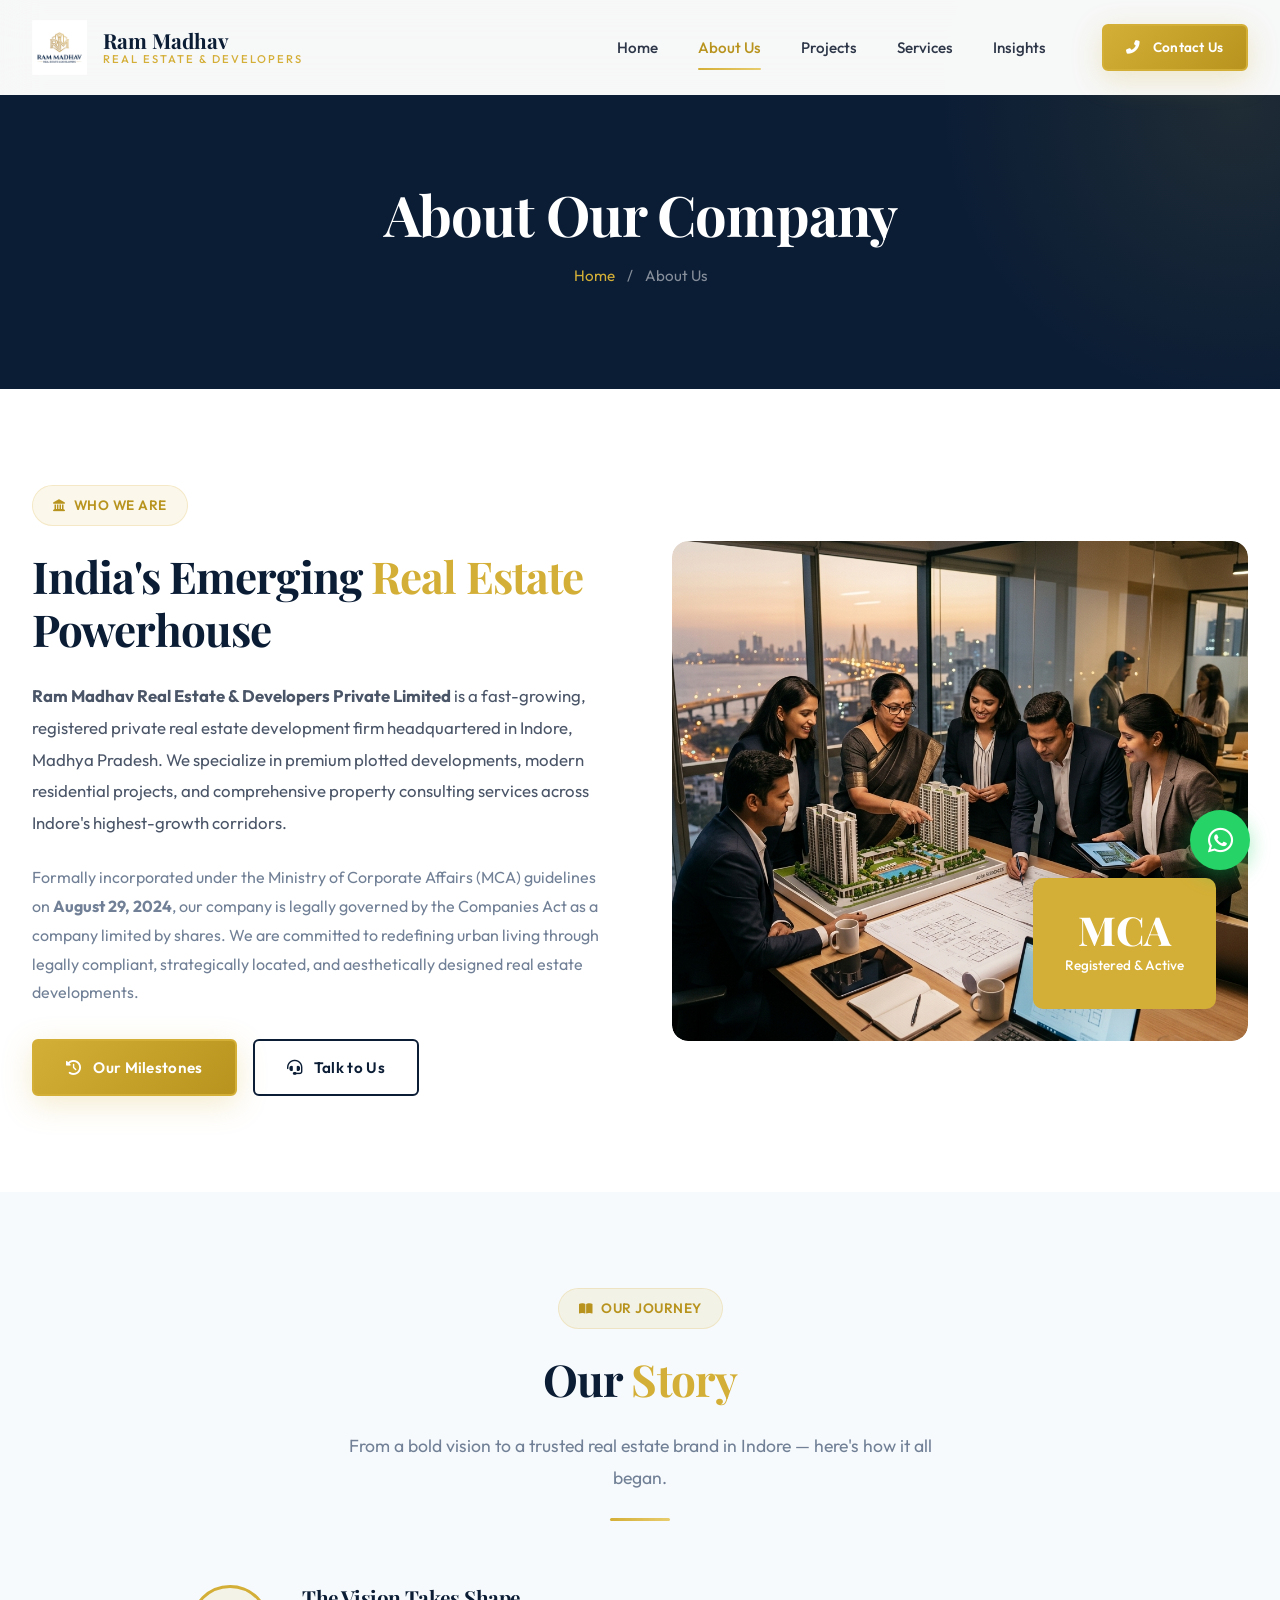
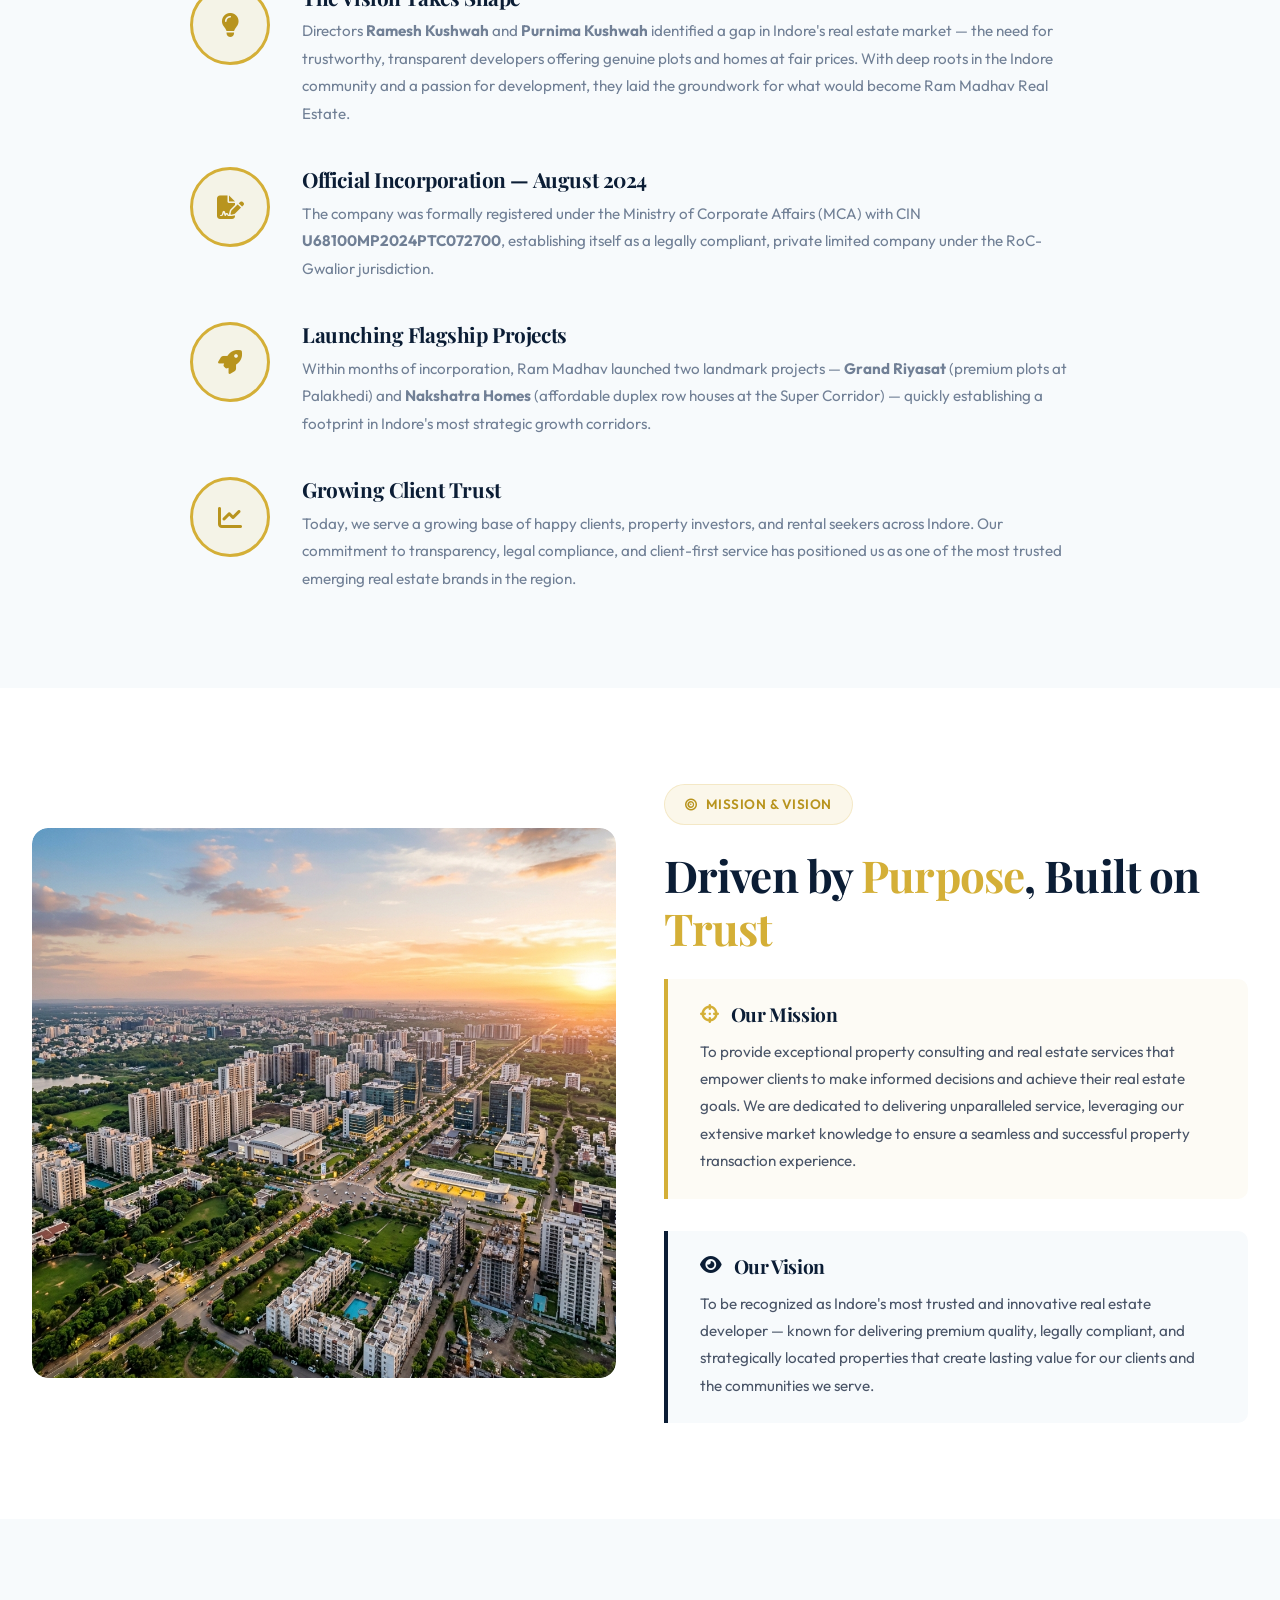
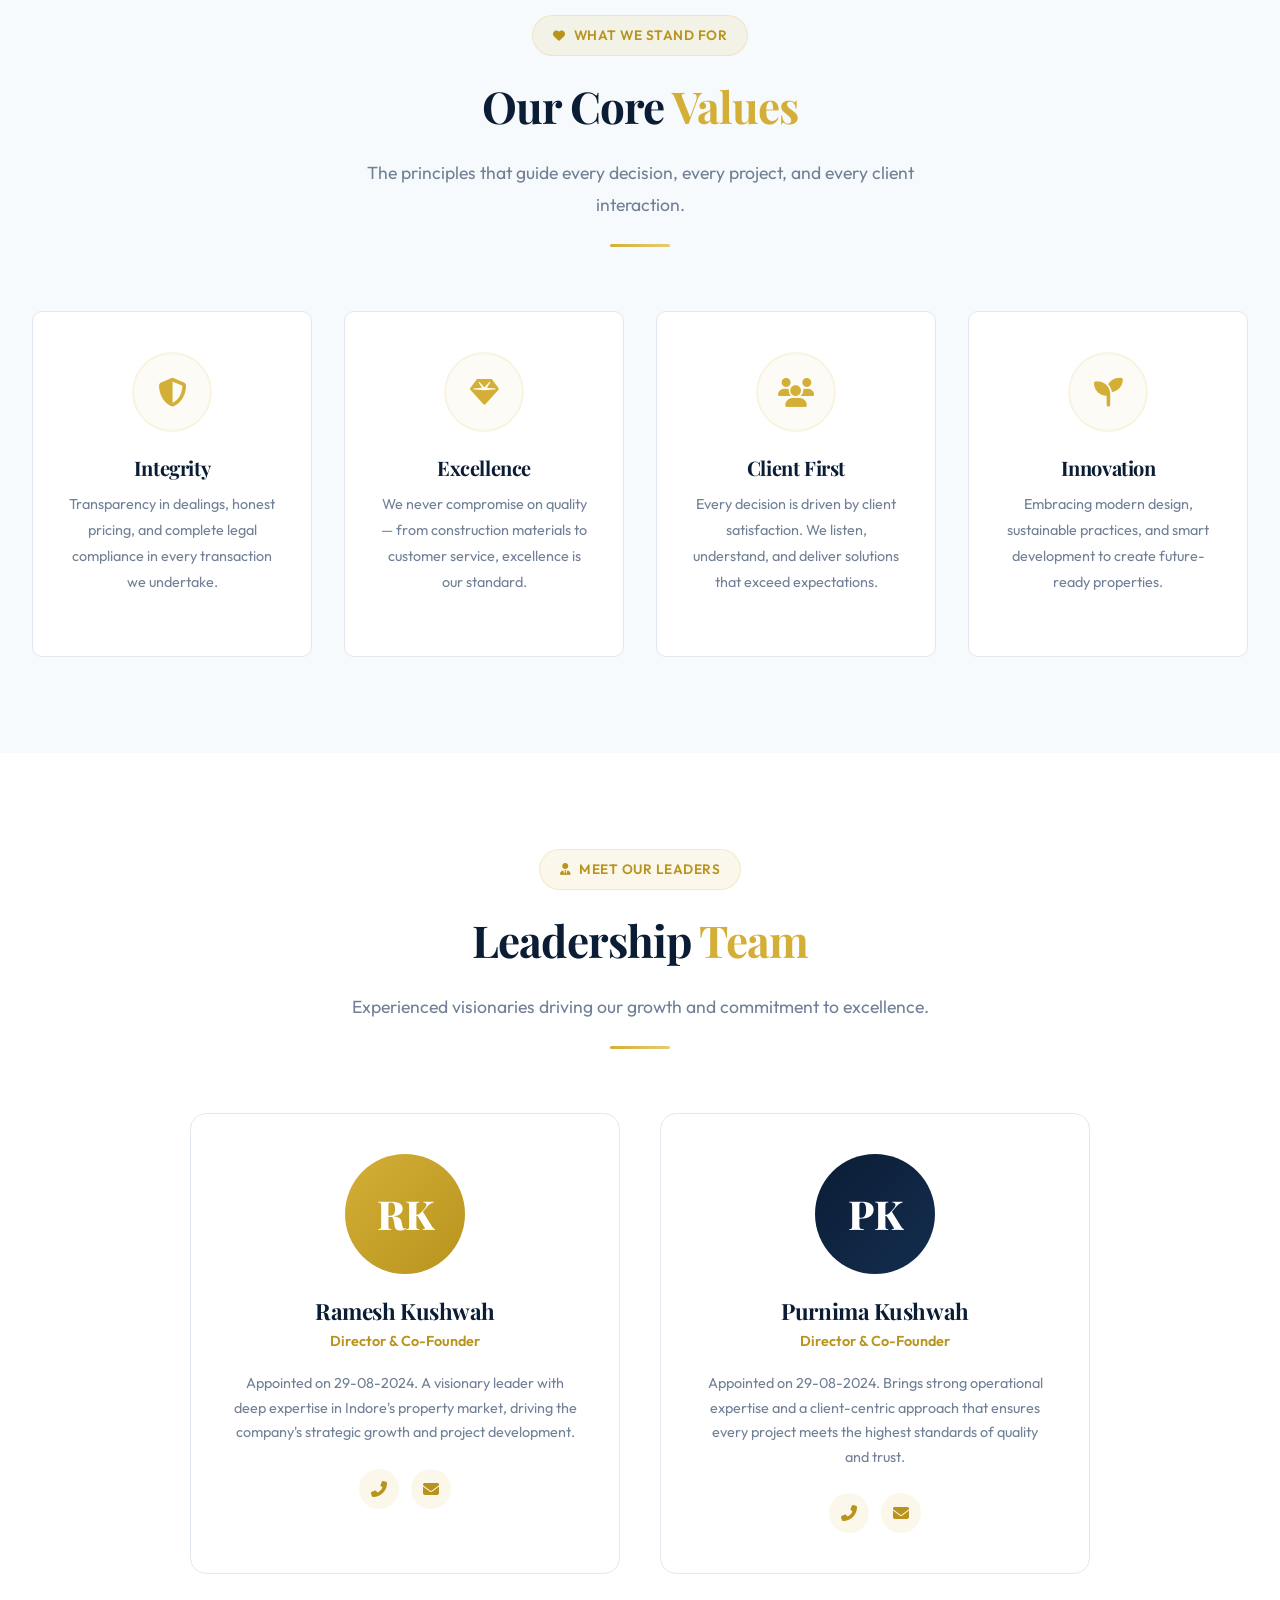
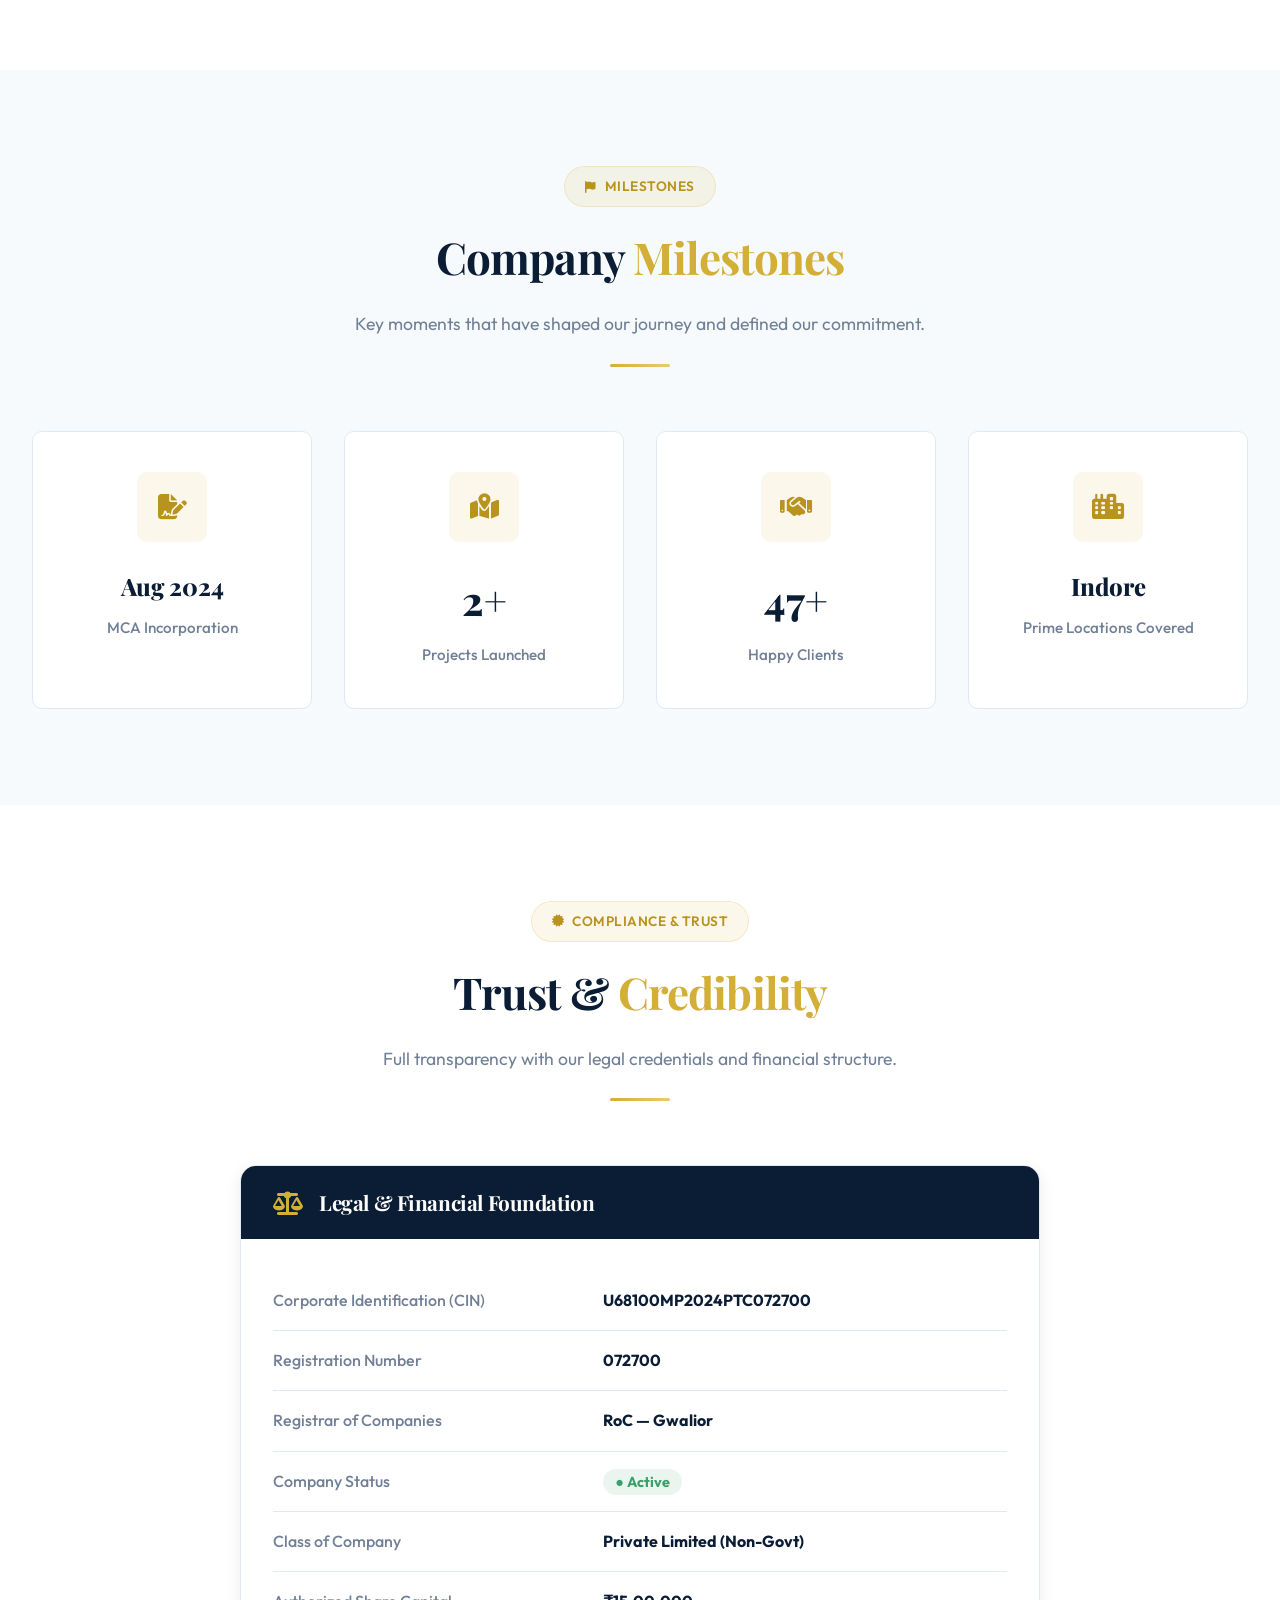
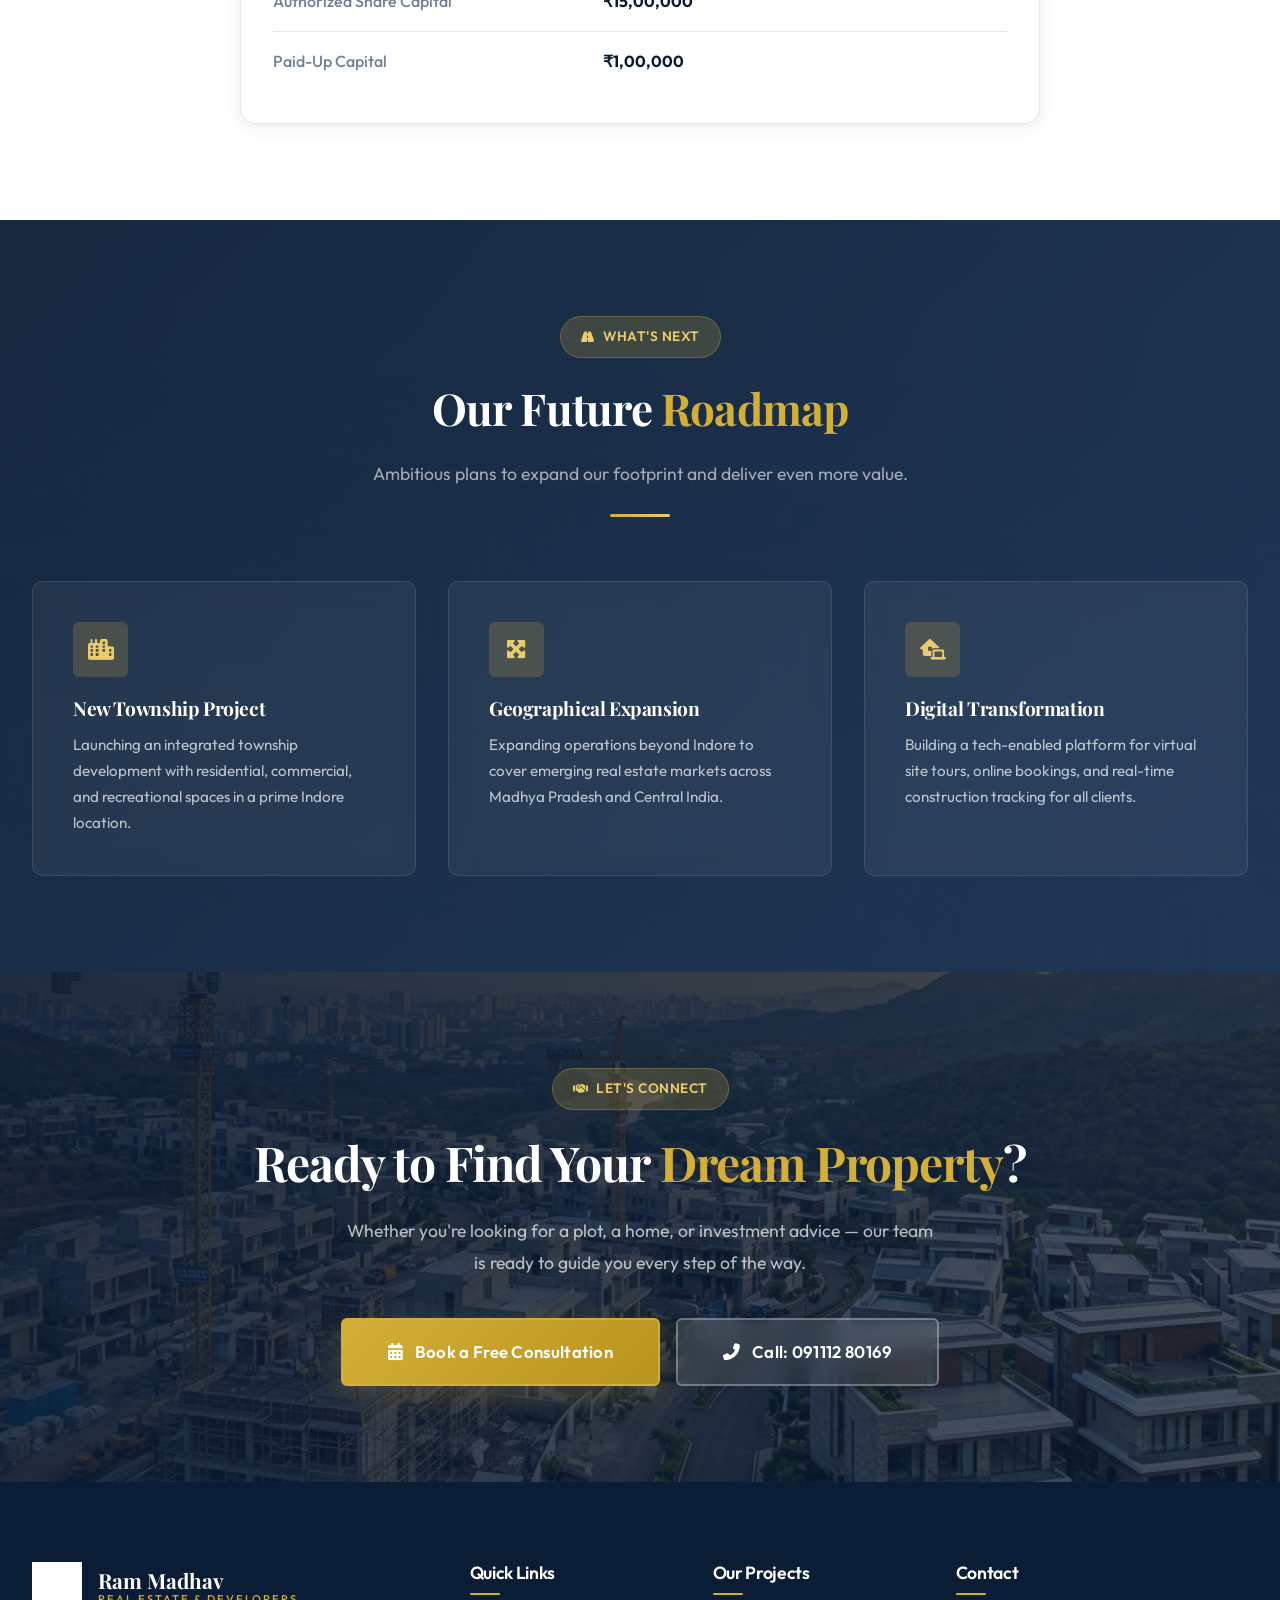
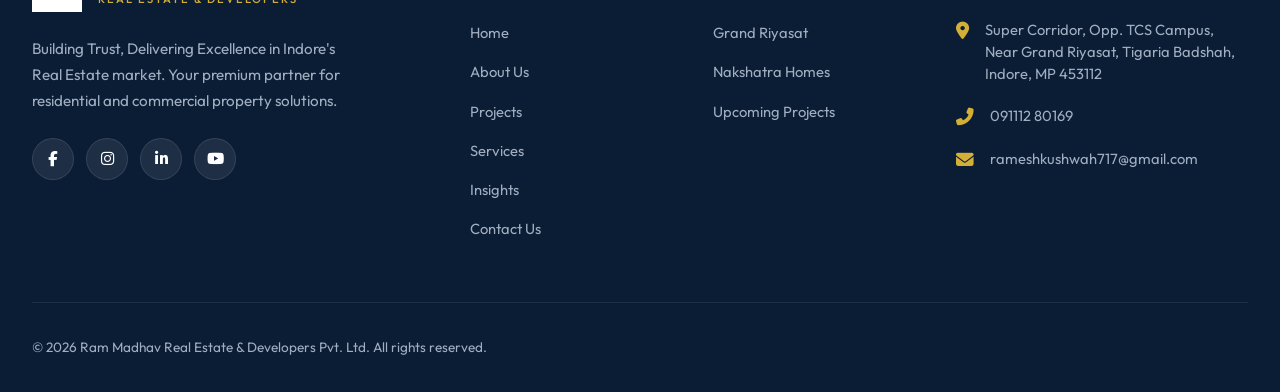
==== commit 023a3de0: "mobile layout improved" ====
--- a/about.html
+++ b/about.html
@@ -215,7 +215,7 @@
                 <span class="gold-line"></span>
             </div>
 
-            <div style="display: grid; grid-template-columns: repeat(2, 1fr); gap: var(--space-10); max-width: 900px; margin: 0 auto;">
+            <div class="leadership-grid" style="max-width: 900px; margin: 0 auto;">
                 <!-- Director 1 -->
                 <div class="anim" style="background: var(--white); border: 1px solid var(--gray-200); border-radius: var(--radius-lg); padding: var(--space-10); text-align: center; transition: all 0.35s ease; position: relative; overflow: hidden;" onmouseover="this.style.transform='translateY(-10px)'; this.style.boxShadow='0 16px 50px rgba(0,0,0,0.12)'" onmouseout="this.style.transform=''; this.style.boxShadow=''">
                     <div style="width: 120px; height: 120px; background: linear-gradient(135deg, var(--gold), var(--gold-dark)); border-radius: 50%; display: flex; align-items: center; justify-content: center; margin: 0 auto var(--space-6); font-size: 2.5rem; color: white; font-family: var(--font-heading); font-weight: 800;">RK</div>
@@ -407,7 +407,7 @@
             </div>
             <div class="footer-bottom">
                 <p>&copy; 2026 Ram Madhav Real Estate & Developers Pvt. Ltd. All rights reserved.</p>
-                <div class="footer-legal"><span>CIN: U68100MP2024PTC072700</span><span>|</span><span>Reg. No: 072700</span><span>|</span><span>RoC-Gwalior</span></div>
+
             </div>
         </div>
     </footer>
--- a/css/style.css
+++ b/css/style.css
@@ -1566,6 +1566,32 @@
   }
 }
 
+/* ========================================
+   CUSTOM GRID CLASSES
+======================================== */
+.leadership-grid, .construction-grid, .featured-blog-card {
+  display: grid;
+  grid-template-columns: repeat(2, 1fr);
+  gap: var(--space-10);
+}
+
+.upcoming-project-card {
+  display: grid;
+  grid-template-columns: 1fr 1fr;
+}
+
+.services-process-grid {
+  display: grid;
+  grid-template-columns: repeat(5, 1fr);
+  gap: var(--space-6);
+}
+
+.why-work-grid {
+  display: grid;
+  grid-template-columns: repeat(3, 1fr);
+  gap: var(--space-8);
+}
+
 @media (max-width: 1024px) {
   .section-title {
     font-size: 2.2rem;
@@ -1718,6 +1744,11 @@
   .why-work-grid {
     grid-template-columns: 1fr !important;
   }
+
+  /* Other inline grid replacements */
+  .leadership-grid, .construction-grid, .featured-blog-card {
+    grid-template-columns: 1fr !important;
+  }
 }
 
 @media (max-width: 480px) {
@@ -1735,7 +1766,7 @@
   }
 
   .highlights-grid {
-    grid-template-columns: 1fr;
+    grid-template-columns: repeat(2, 1fr);
   }
 
   .highlight-card {
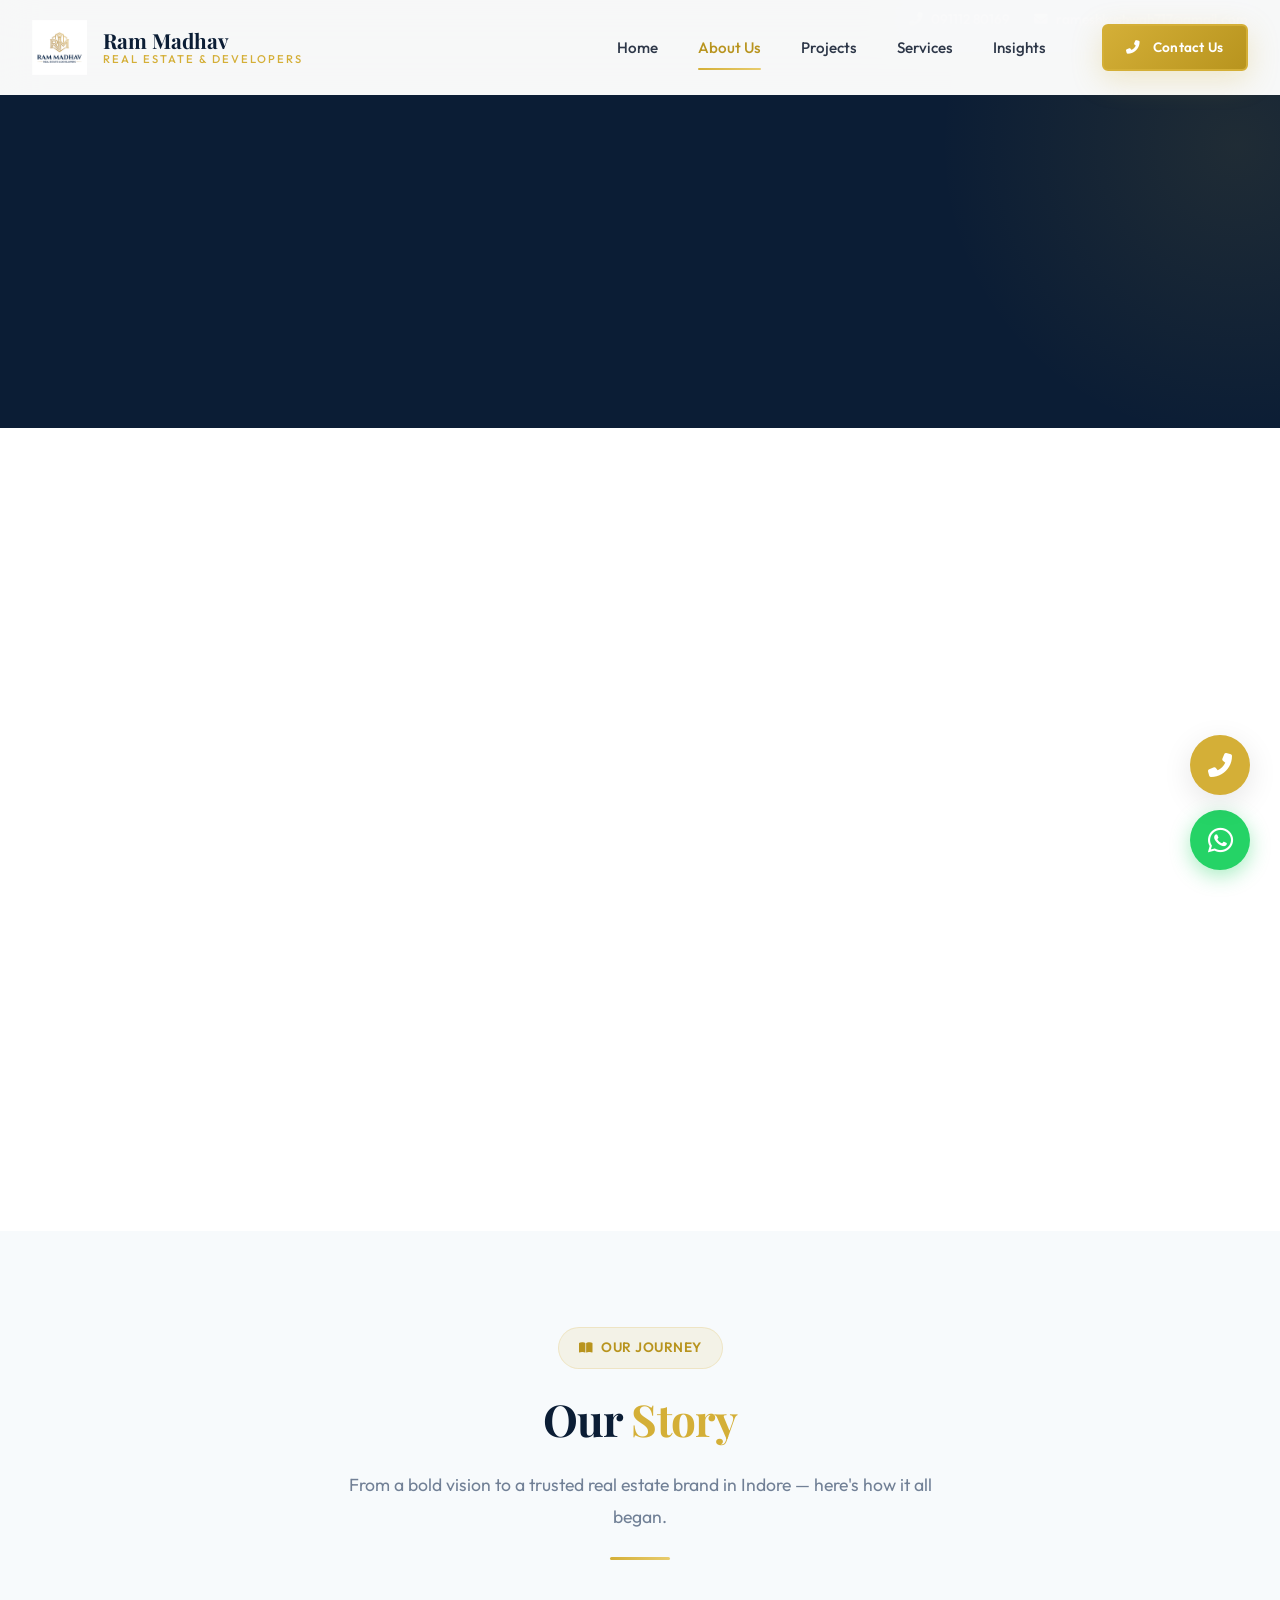
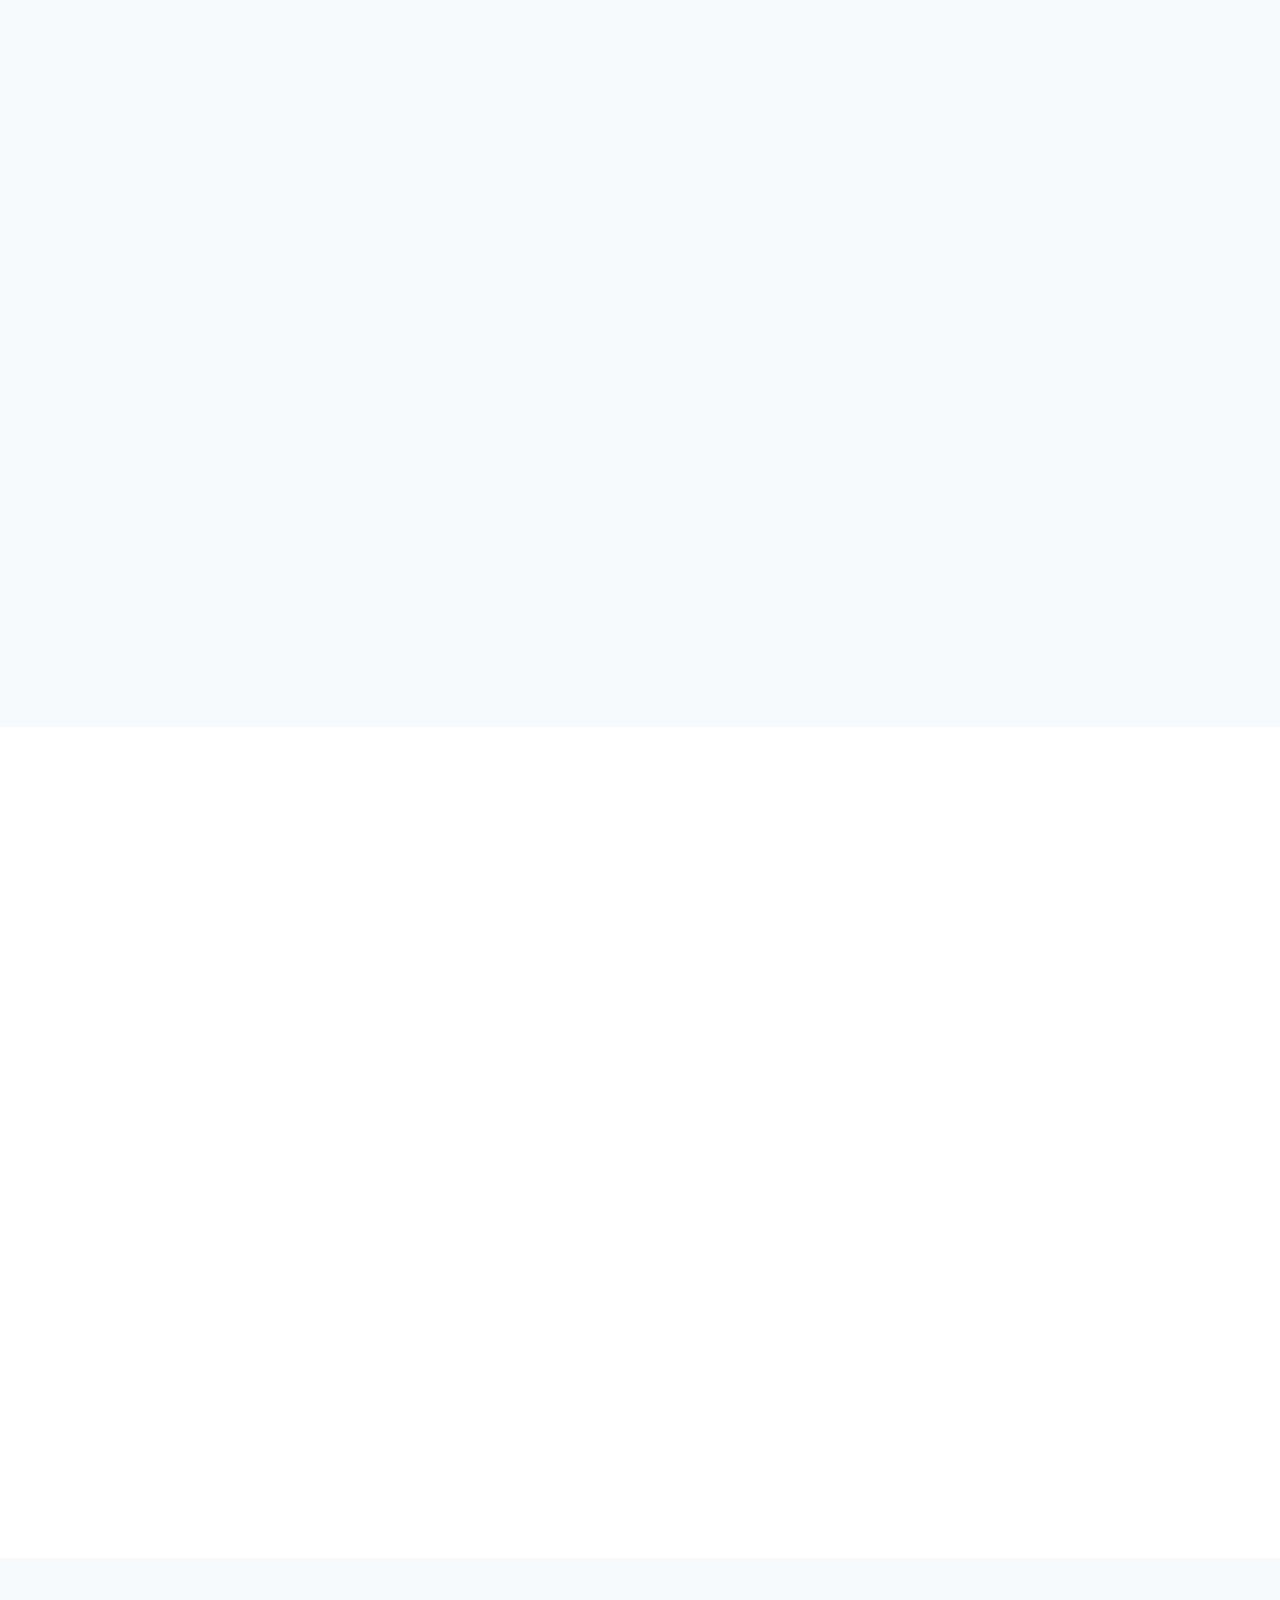
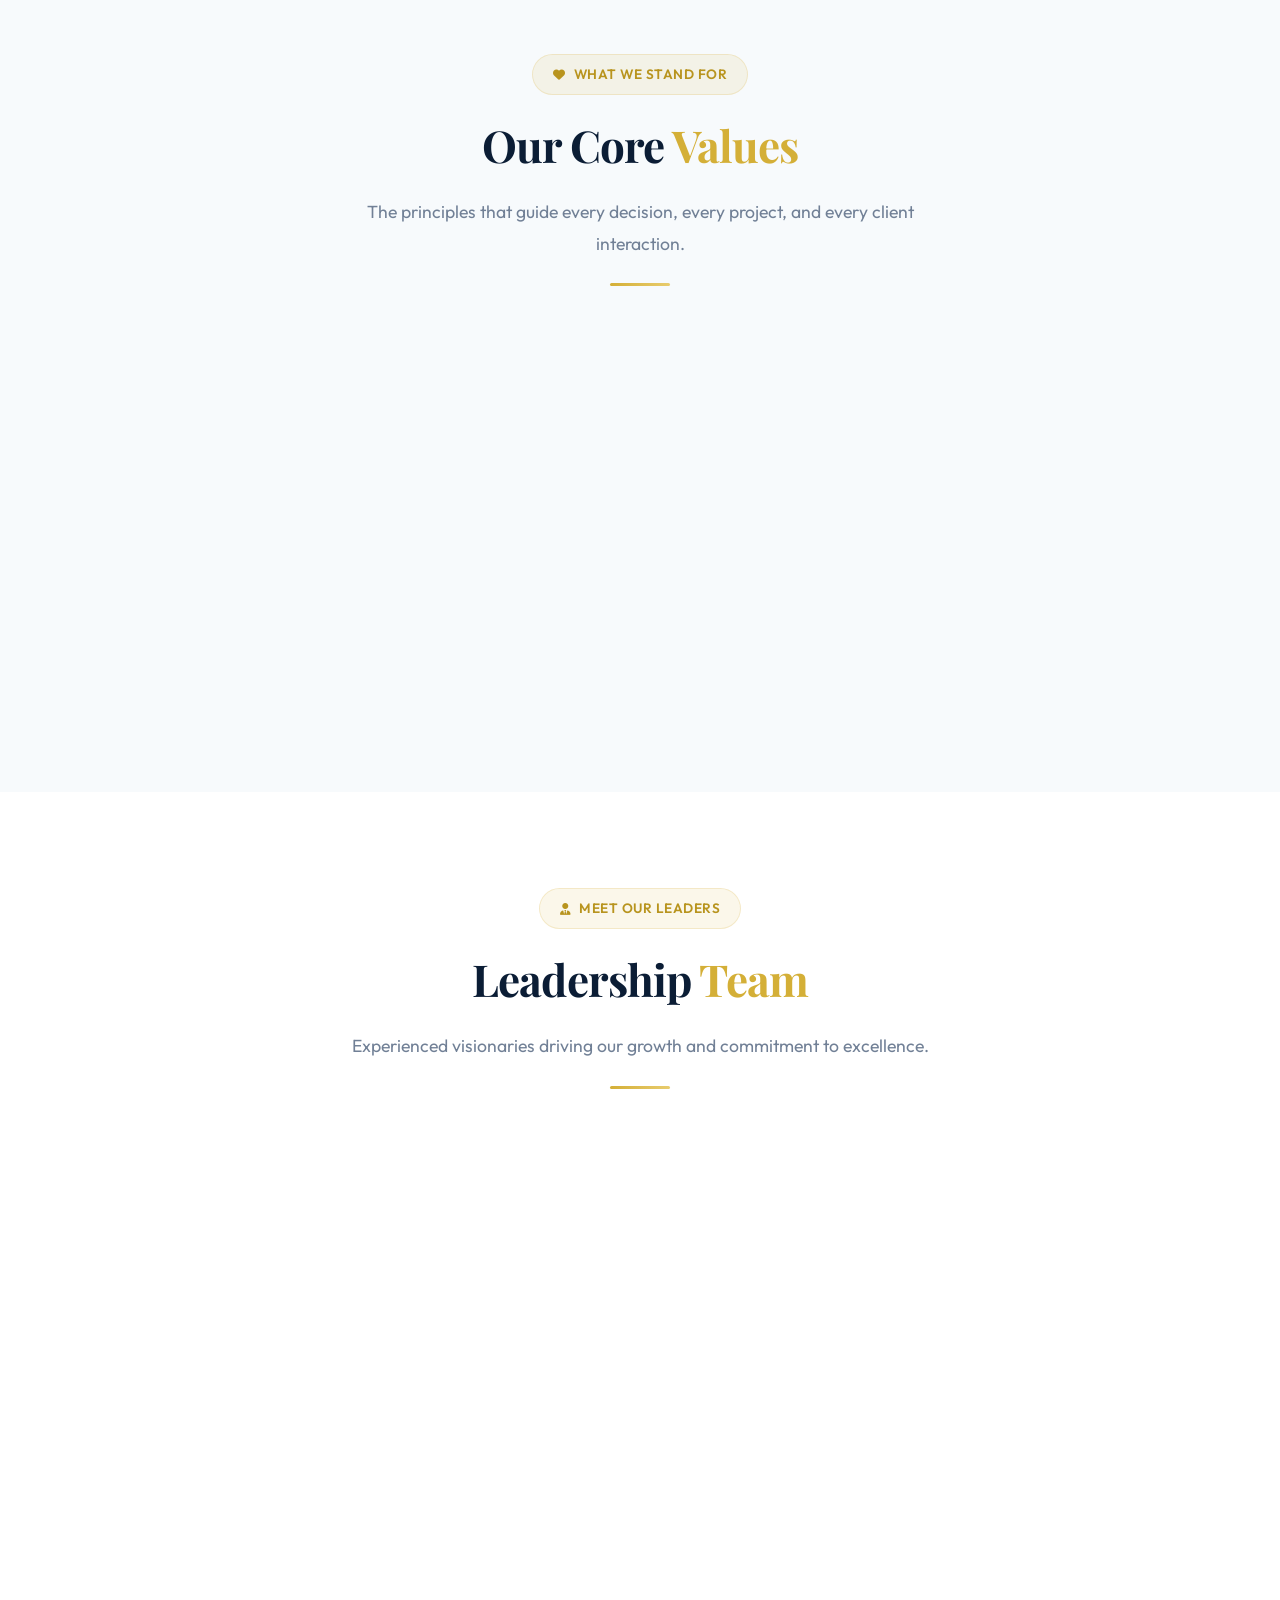
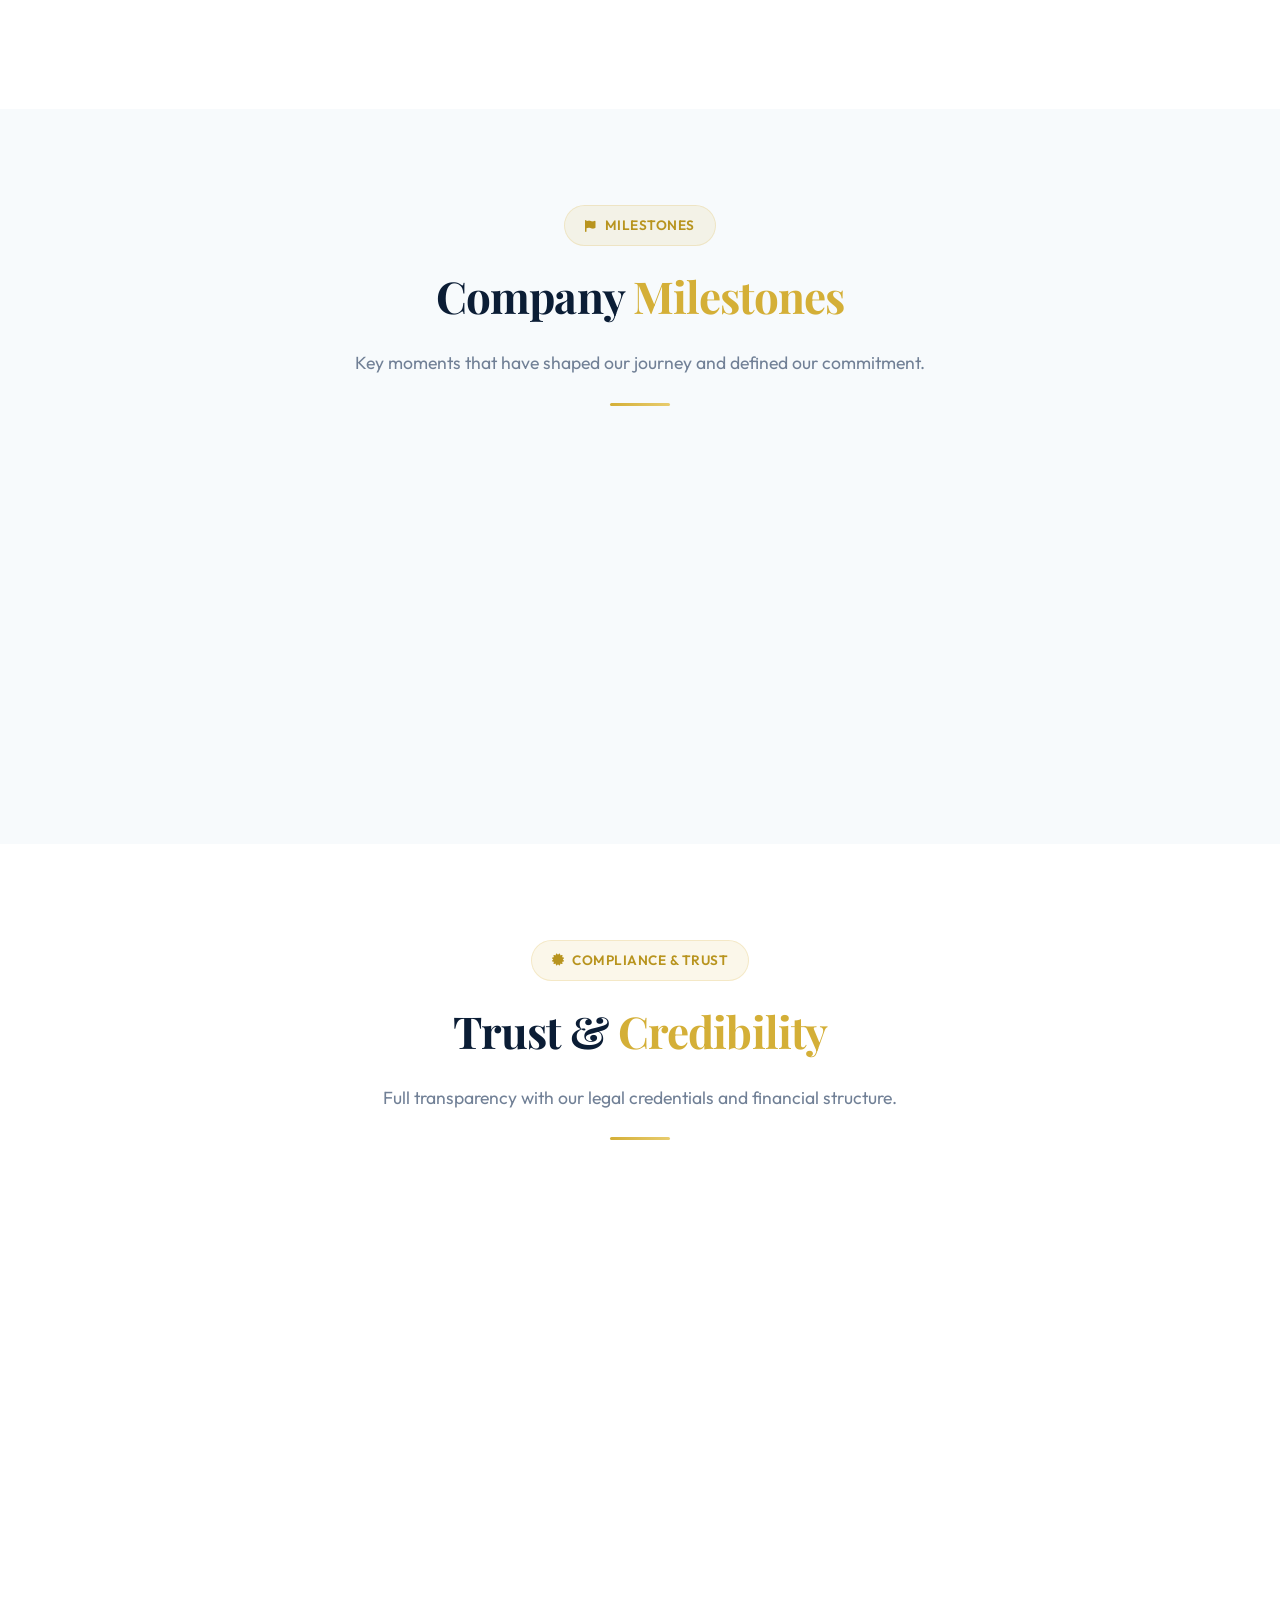
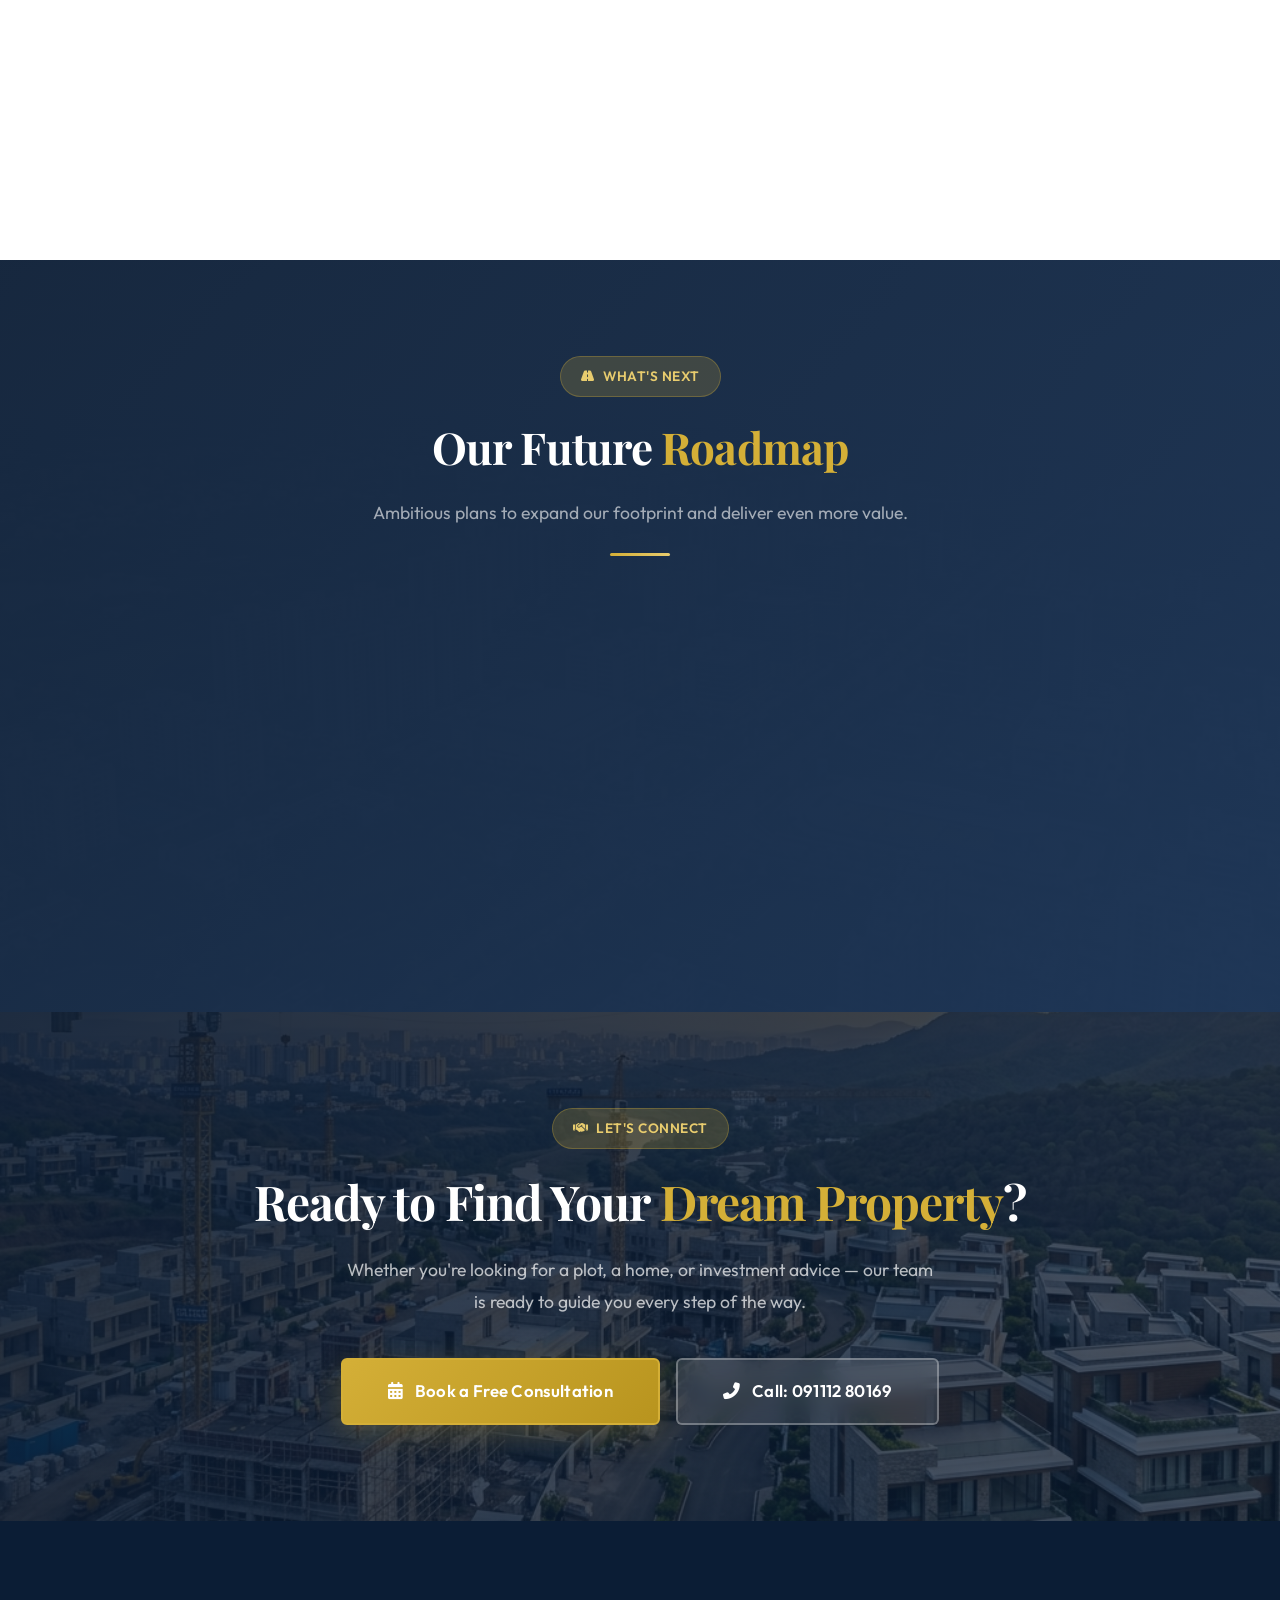
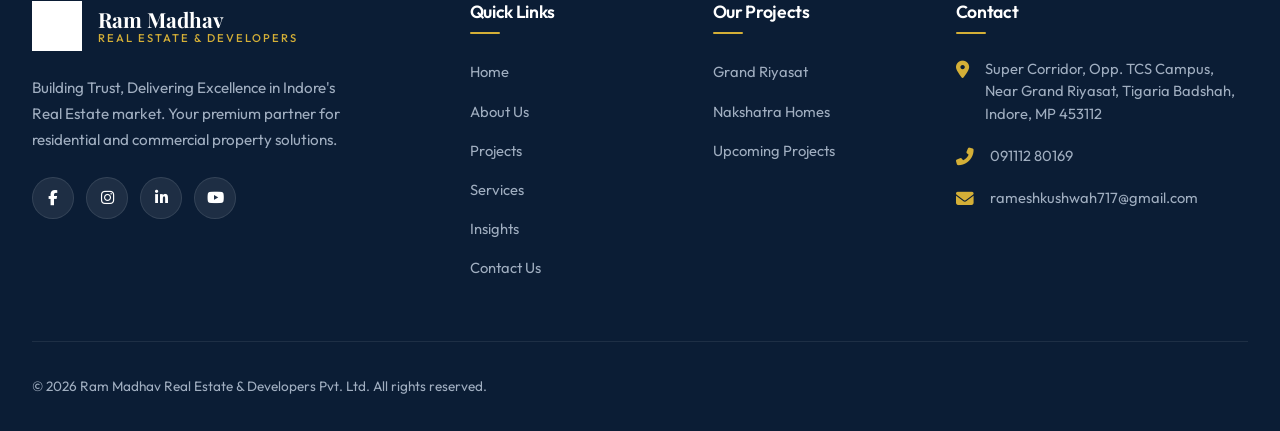
==== commit 2e622e4c: "Describe what changed" ====
--- a/about.html
+++ b/about.html
@@ -11,7 +11,15 @@
 </head>
 <body>
 
-    <!-- HEADER -->
+    <!-- ============================================
+         TOP CONTACT BAR
+    ============================================ -->
+    <div class="top-bar">
+        <div class="container">
+            <a href="tel:09111280169"><i class="fas fa-phone-alt"></i> 091112 80169</a>
+            <a href="mailto:rameshkushwah717@gmail.com"><i class="fas fa-envelope"></i> rameshkushwah717@gmail.com</a>
+        </div>
+    </div>    <!-- HEADER -->
     <header class="header" id="header">
         <div class="container nav">
             <a href="index.html" class="logo-container">
@@ -413,6 +421,41 @@
     </footer>
 
     <a href="https://wa.me/919111280169?text=Hello%2C%20I%20am%20interested%20in%20your%20real%20estate%20projects." class="whatsapp-float" target="_blank" rel="noopener noreferrer" aria-label="Chat on WhatsApp"><i class="fab fa-whatsapp"></i></a>
+    <!-- ============================================
+         LEAD GENERATION: CALL FLOAT & MODAL
+    ============================================ -->
+    <a href="tel:09111280169" class="call-float" aria-label="Call Now">
+        <i class="fas fa-phone-alt"></i>
+    </a>
+
+    <div class="modal-overlay" id="globalInquiryModal">
+        <div class="modal-content">
+            <button class="modal-close" id="modalCloseBtn"><i class="fas fa-times"></i></button>
+            <h3 style="font-size: 1.5rem; color: var(--navy); margin-bottom: var(--space-2);">Quick Inquiry</h3>
+            <p style="color: var(--gray); font-size: 0.95rem; margin-bottom: var(--space-6);">Get instant details from our experts.</p>
+            <form id="globalModalForm">
+                <div class="form-group">
+                    <label class="form-label" for="modal-name">Full Name *</label>
+                    <input type="text" class="form-control" id="modal-name" required>
+                </div>
+                <div class="form-group">
+                    <label class="form-label" for="modal-phone">Phone Number *</label>
+                    <input type="tel" class="form-control" id="modal-phone" required>
+                </div>
+                <div class="form-group">
+                    <label class="form-label" for="modal-interest">Interested In</label>
+                    <select class="form-control" id="modal-interest">
+                        <option value="">Please select...</option>
+                        <option value="Grand Riyasat - Plots">Grand Riyasat — Plots</option>
+                        <option value="Nakshatra Homes - Duplex">Nakshatra Homes — Duplex</option>
+                        <option value="Property Consulting">Property Consulting</option>
+                    </select>
+                </div>
+                <button type="submit" class="btn btn-primary" style="width: 100%;"><i class="fas fa-paper-plane"></i> Send Inquiry</button>
+            </form>
+        </div>
+    </div>
+
     <script src="js/main.js"></script>
 </body>
 </html>
--- a/css/style.css
+++ b/css/style.css
@@ -2018,3 +2018,114 @@
     font-size: 0.85rem;
   }
 }
+
+/* ========================================
+   LEAD GENERATION ELEMENTS
+======================================== */
+.top-bar {
+  background: var(--navy);
+  color: var(--white);
+  padding: var(--space-2) 0;
+  font-size: 0.85rem;
+  font-weight: 500;
+}
+.top-bar .container {
+  display: flex;
+  justify-content: flex-end;
+  align-items: center;
+  gap: var(--space-6);
+}
+.top-bar a {
+  color: var(--white);
+  transition: color var(--duration-fast) var(--ease);
+  display: inline-flex;
+  align-items: center;
+  gap: var(--space-2);
+}
+.top-bar a:hover {
+  color: var(--gold);
+}
+
+.call-float {
+  position: fixed;
+  bottom: 105px;
+  right: 30px;
+  width: 60px;
+  height: 60px;
+  background-color: var(--gold);
+  color: var(--white);
+  border-radius: 50%;
+  display: flex;
+  align-items: center;
+  justify-content: center;
+  font-size: 1.5rem;
+  box-shadow: var(--shadow-lg);
+  z-index: 999;
+  transition: all var(--duration-normal) var(--ease);
+  border: none;
+  cursor: pointer;
+}
+.call-float:hover {
+  transform: translateY(-5px);
+  background-color: var(--gold-dark);
+  box-shadow: 0 10px 25px rgba(212, 175, 55, 0.4);
+}
+
+.modal-overlay {
+  position: fixed;
+  inset: 0;
+  background: rgba(10, 25, 47, 0.8);
+  backdrop-filter: blur(5px);
+  z-index: 10000;
+  display: flex;
+  align-items: center;
+  justify-content: center;
+  opacity: 0;
+  visibility: hidden;
+  transition: all var(--duration-normal) var(--ease);
+}
+.modal-overlay.active {
+  opacity: 1;
+  visibility: visible;
+}
+.modal-content {
+  background: var(--white);
+  width: 100%;
+  max-width: 500px;
+  border-radius: var(--radius-lg);
+  padding: var(--space-8);
+  position: relative;
+  transform: translateY(30px);
+  transition: transform var(--duration-normal) var(--ease);
+  box-shadow: var(--shadow-xl);
+}
+.modal-overlay.active .modal-content {
+  transform: translateY(0);
+}
+.modal-close {
+  position: absolute;
+  top: var(--space-4);
+  right: var(--space-4);
+  background: transparent;
+  border: none;
+  font-size: 1.5rem;
+  color: var(--gray);
+  cursor: pointer;
+  transition: color var(--duration-fast) var(--ease);
+}
+.modal-close:hover {
+  color: var(--red);
+}
+
+@media (max-width: 768px) {
+  .top-bar {
+    display: none; /* Hide top bar on mobile to save vertical space */
+  }
+  .call-float {
+    bottom: 85px;
+    right: 20px;
+    width: 55px;
+    height: 55px;
+    font-size: 1.3rem;
+  }
+}
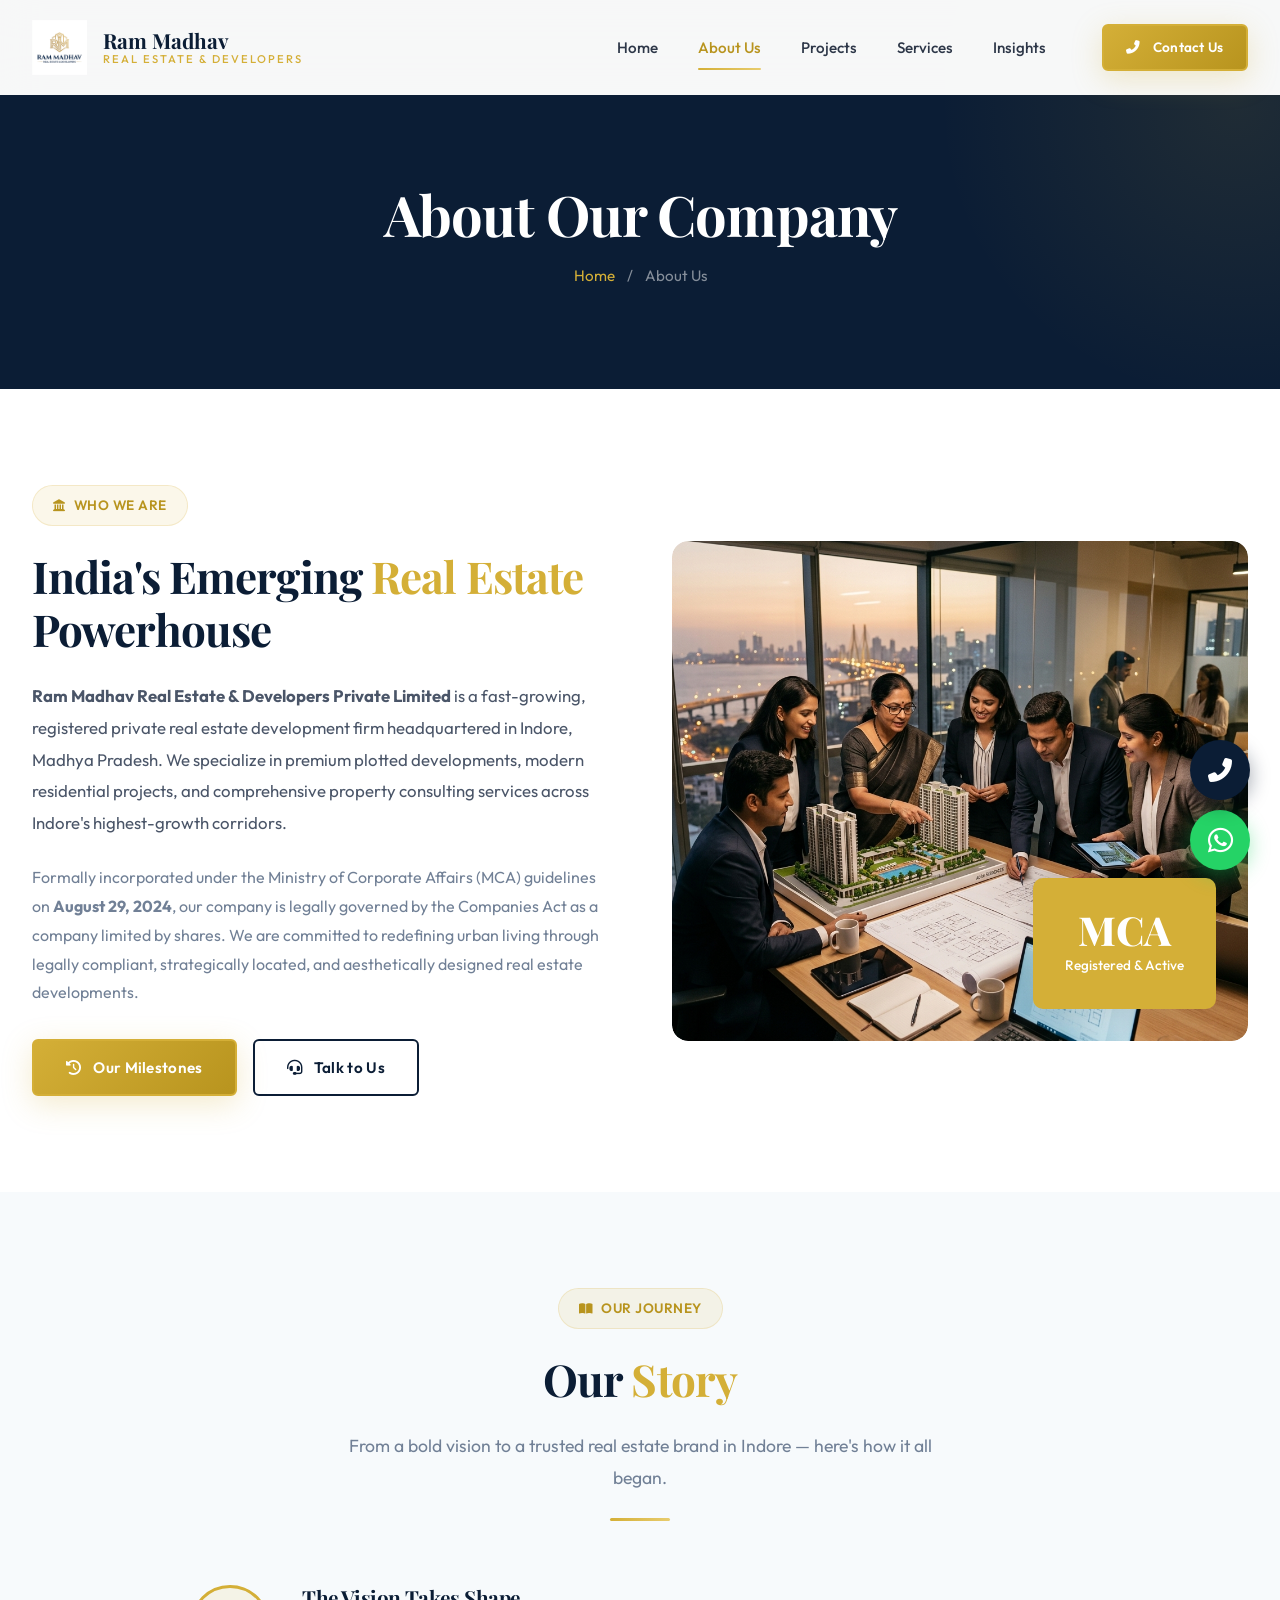
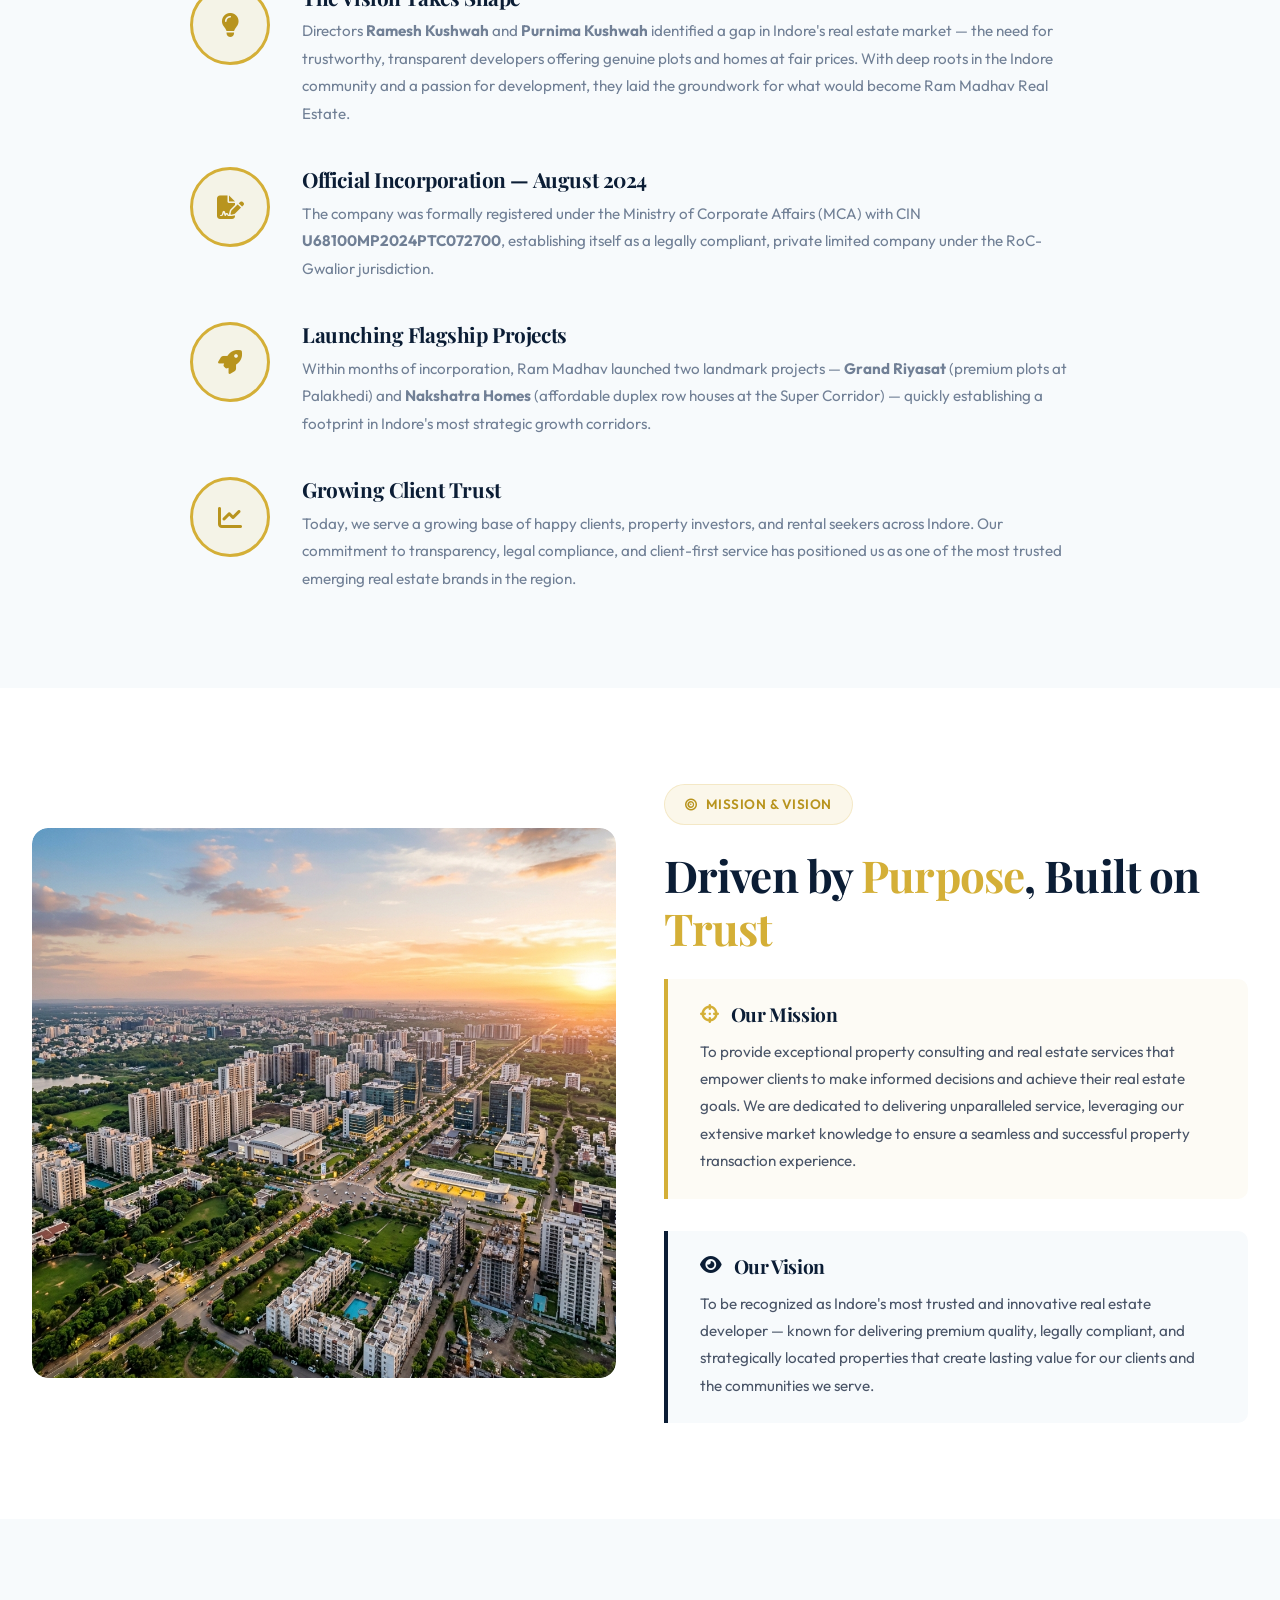
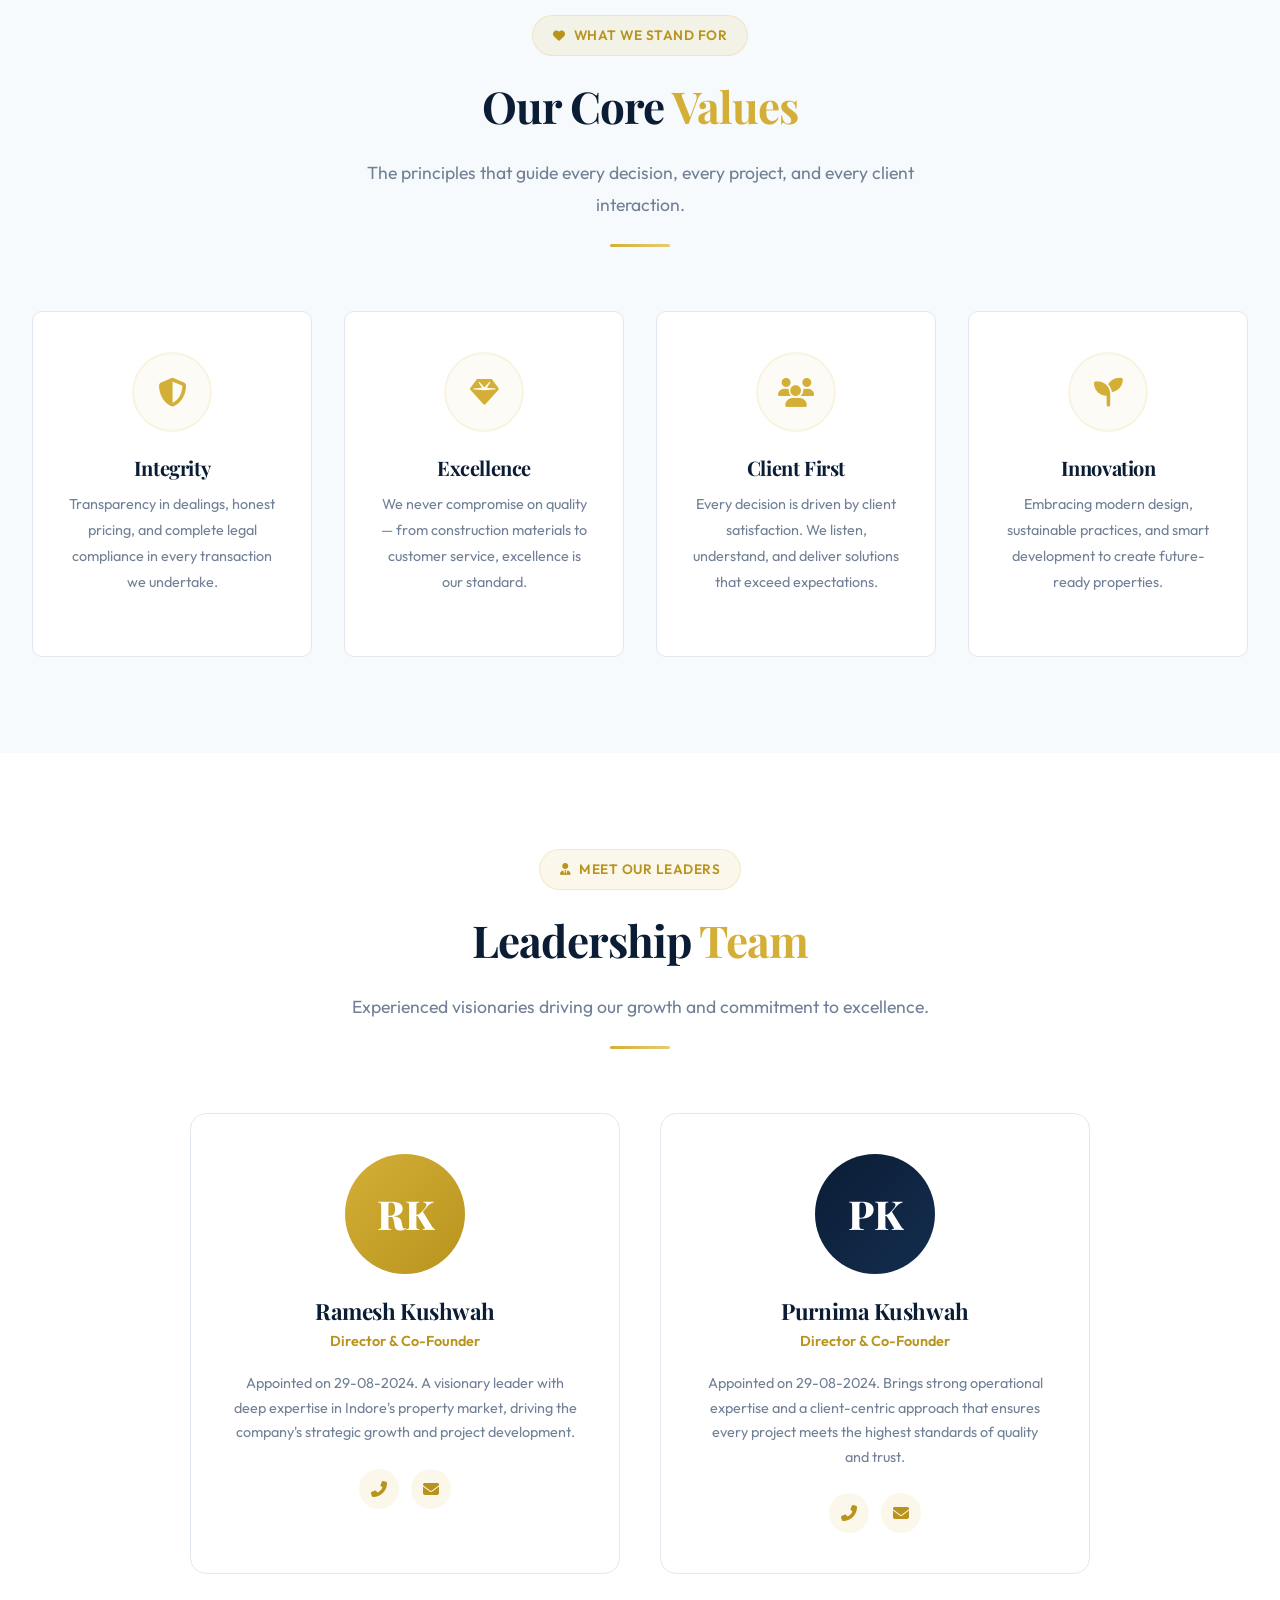
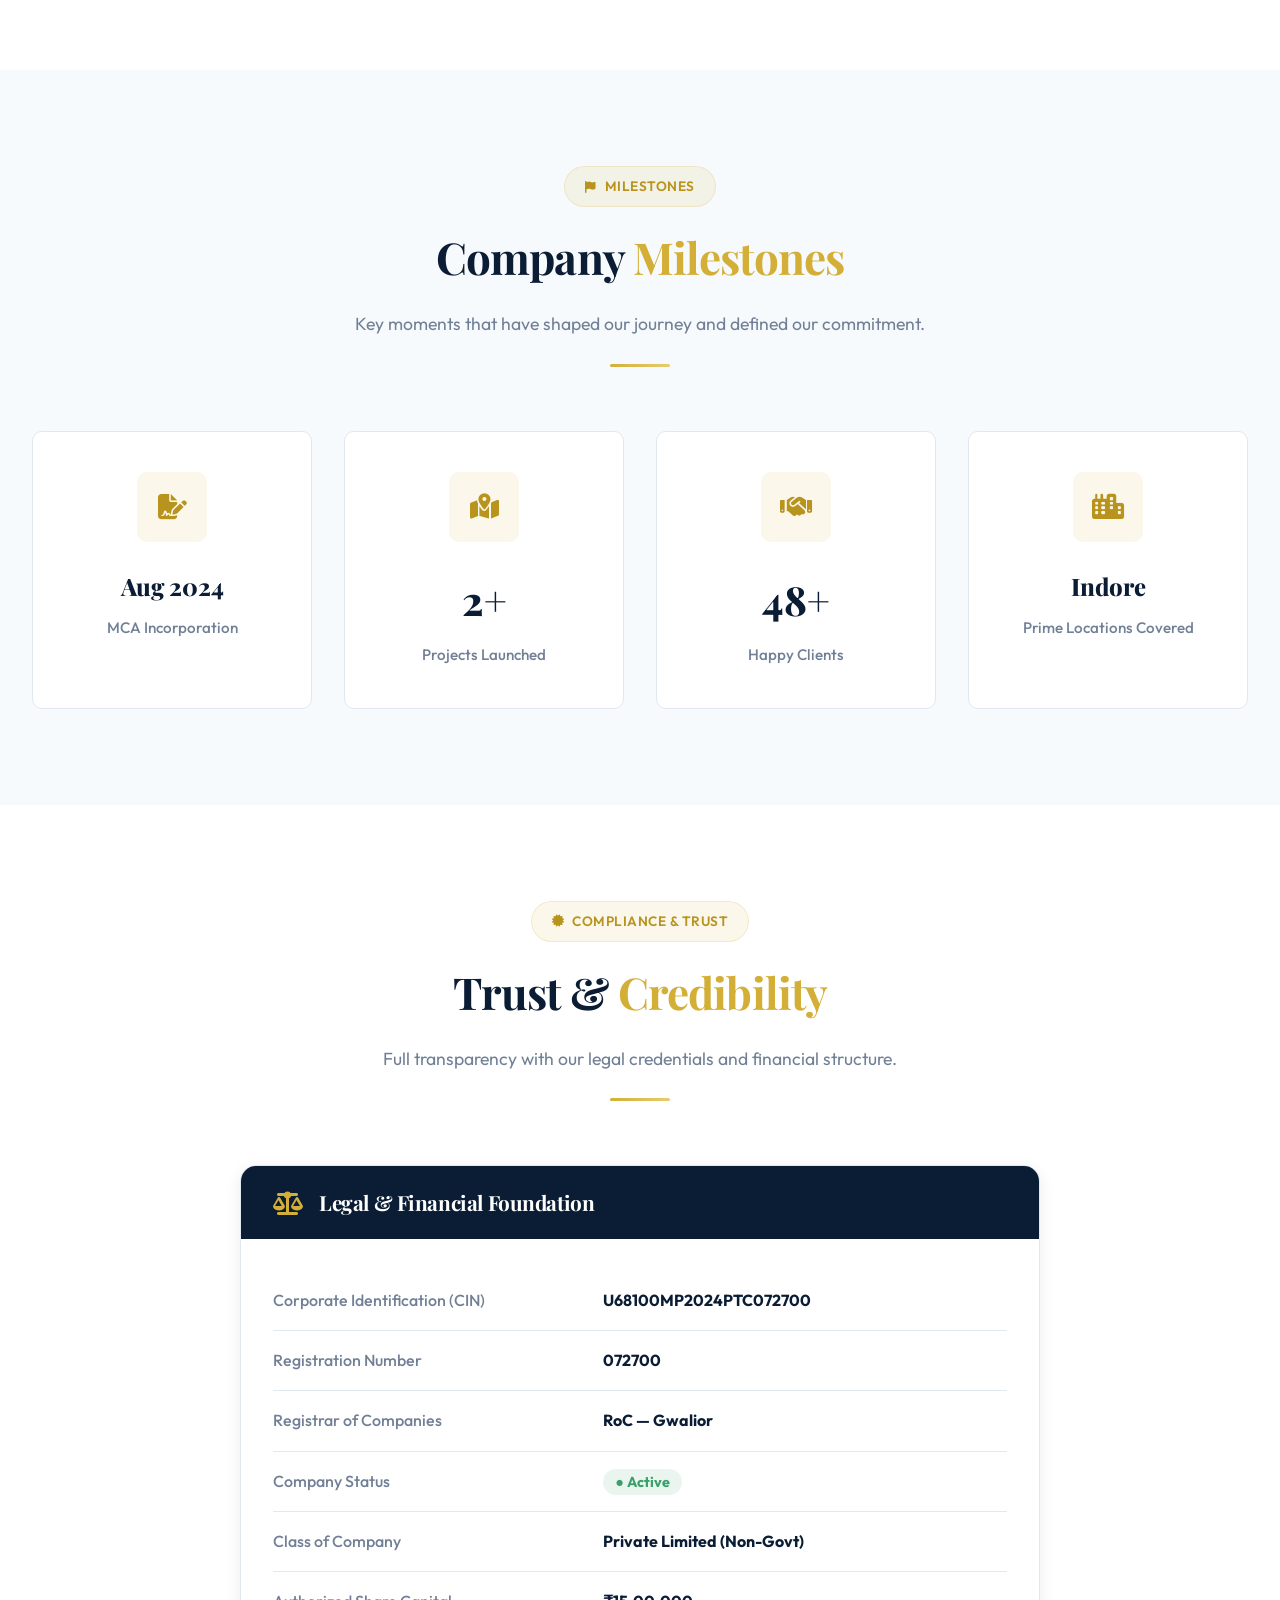
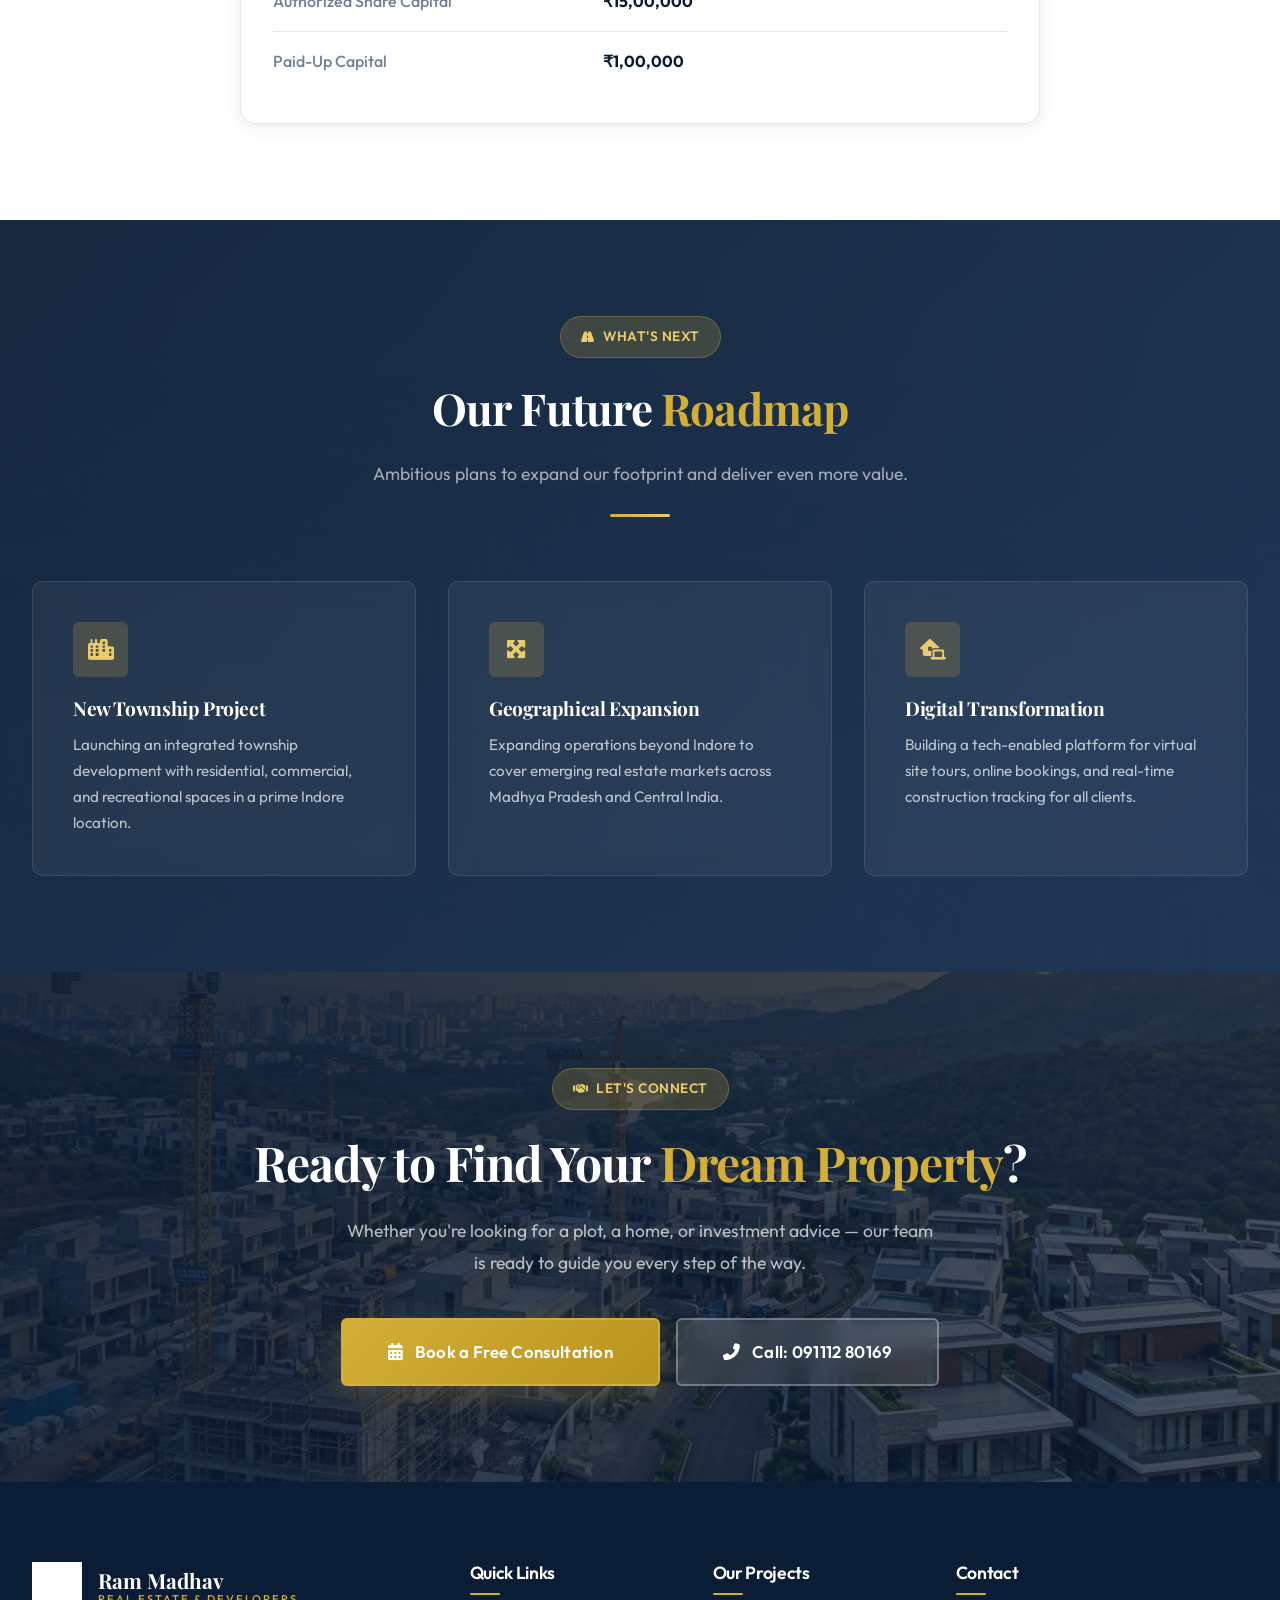
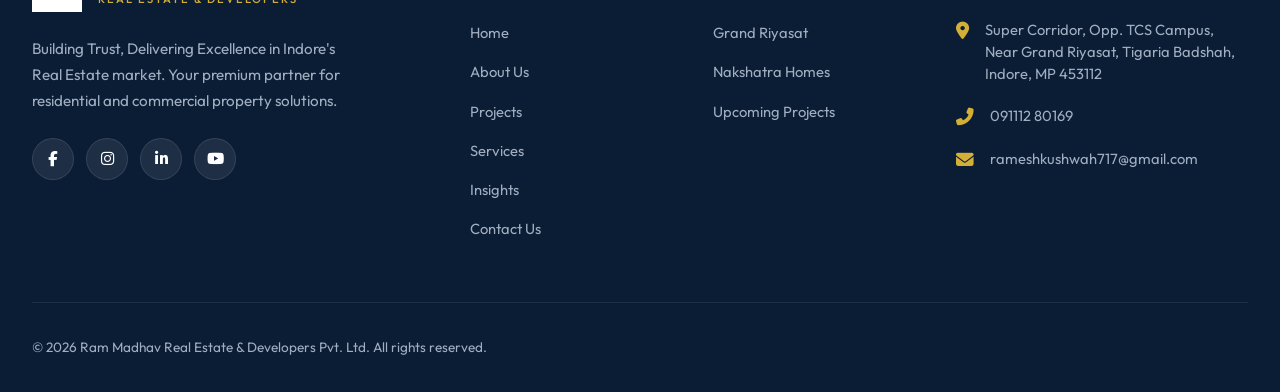
==== commit 397021dc: "improved again in desin" ====
--- a/about.html
+++ b/about.html
@@ -11,15 +11,7 @@
 </head>
 <body>
 
-    <!-- ============================================
-         TOP CONTACT BAR
-    ============================================ -->
-    <div class="top-bar">
-        <div class="container">
-            <a href="tel:09111280169"><i class="fas fa-phone-alt"></i> 091112 80169</a>
-            <a href="mailto:rameshkushwah717@gmail.com"><i class="fas fa-envelope"></i> rameshkushwah717@gmail.com</a>
-        </div>
-    </div>    <!-- HEADER -->
+    <!-- HEADER -->
     <header class="header" id="header">
         <div class="container nav">
             <a href="index.html" class="logo-container">
@@ -421,41 +413,7 @@
     </footer>
 
     <a href="https://wa.me/919111280169?text=Hello%2C%20I%20am%20interested%20in%20your%20real%20estate%20projects." class="whatsapp-float" target="_blank" rel="noopener noreferrer" aria-label="Chat on WhatsApp"><i class="fab fa-whatsapp"></i></a>
-    <!-- ============================================
-         LEAD GENERATION: CALL FLOAT & MODAL
-    ============================================ -->
-    <a href="tel:09111280169" class="call-float" aria-label="Call Now">
-        <i class="fas fa-phone-alt"></i>
-    </a>
-
-    <div class="modal-overlay" id="globalInquiryModal">
-        <div class="modal-content">
-            <button class="modal-close" id="modalCloseBtn"><i class="fas fa-times"></i></button>
-            <h3 style="font-size: 1.5rem; color: var(--navy); margin-bottom: var(--space-2);">Quick Inquiry</h3>
-            <p style="color: var(--gray); font-size: 0.95rem; margin-bottom: var(--space-6);">Get instant details from our experts.</p>
-            <form id="globalModalForm">
-                <div class="form-group">
-                    <label class="form-label" for="modal-name">Full Name *</label>
-                    <input type="text" class="form-control" id="modal-name" required>
-                </div>
-                <div class="form-group">
-                    <label class="form-label" for="modal-phone">Phone Number *</label>
-                    <input type="tel" class="form-control" id="modal-phone" required>
-                </div>
-                <div class="form-group">
-                    <label class="form-label" for="modal-interest">Interested In</label>
-                    <select class="form-control" id="modal-interest">
-                        <option value="">Please select...</option>
-                        <option value="Grand Riyasat - Plots">Grand Riyasat — Plots</option>
-                        <option value="Nakshatra Homes - Duplex">Nakshatra Homes — Duplex</option>
-                        <option value="Property Consulting">Property Consulting</option>
-                    </select>
-                </div>
-                <button type="submit" class="btn btn-primary" style="width: 100%;"><i class="fas fa-paper-plane"></i> Send Inquiry</button>
-            </form>
-        </div>
-    </div>
-
+    <a href="tel:09111280169" class="call-float" aria-label="Call Us"><i class="fas fa-phone-alt"></i></a>
     <script src="js/main.js"></script>
 </body>
 </html>
--- a/css/style.css
+++ b/css/style.css
@@ -1883,6 +1883,18 @@
   border: 1px solid var(--gray-200);
 }
 
+.hero-map-container {
+  width: 100%;
+  height: 400px;
+  overflow: hidden;
+}
+
+.hero-map-container iframe {
+  width: 100%;
+  height: 100%;
+  border: 0;
+}
+
 .map-container iframe {
   width: 100%;
   height: 100%;
@@ -1938,6 +1950,32 @@
   }
 }
 
+/* ========================================
+   FLOATING ACTION BUTTONS
+======================================== */
+.call-float {
+  position: fixed;
+  bottom: 100px;
+  right: 30px;
+  width: 60px;
+  height: 60px;
+  background: var(--navy);
+  color: white;
+  border-radius: 50%;
+  display: flex;
+  align-items: center;
+  justify-content: center;
+  font-size: 1.5rem;
+  box-shadow: 0 6px 20px rgba(10, 25, 47, 0.4);
+  z-index: 999;
+  transition: all var(--duration-normal) var(--ease-out);
+}
+
+.call-float:hover {
+  transform: scale(1.1);
+  box-shadow: 0 8px 30px rgba(10, 25, 47, 0.5);
+  background: var(--gold-dark);
+}
 /* ========================================
    WHATSAPP FLOATING BUTTON
 ======================================== */
@@ -2004,6 +2042,14 @@
 }
 
 @media (max-width: 768px) {
+  .call-float {
+    bottom: 85px;
+    right: 20px;
+    width: 55px;
+    height: 55px;
+    font-size: 1.3rem;
+  }
+
   .whatsapp-float {
     bottom: 20px;
     right: 20px;
@@ -2017,115 +2063,8 @@
     left: 15px;
     font-size: 0.85rem;
   }
-}
-
-/* ========================================
-   LEAD GENERATION ELEMENTS
-======================================== */
-.top-bar {
-  background: var(--navy);
-  color: var(--white);
-  padding: var(--space-2) 0;
-  font-size: 0.85rem;
-  font-weight: 500;
-}
-.top-bar .container {
-  display: flex;
-  justify-content: flex-end;
-  align-items: center;
-  gap: var(--space-6);
-}
-.top-bar a {
-  color: var(--white);
-  transition: color var(--duration-fast) var(--ease);
-  display: inline-flex;
-  align-items: center;
-  gap: var(--space-2);
-}
-.top-bar a:hover {
-  color: var(--gold);
-}
-
-.call-float {
-  position: fixed;
-  bottom: 105px;
-  right: 30px;
-  width: 60px;
-  height: 60px;
-  background-color: var(--gold);
-  color: var(--white);
-  border-radius: 50%;
-  display: flex;
-  align-items: center;
-  justify-content: center;
-  font-size: 1.5rem;
-  box-shadow: var(--shadow-lg);
-  z-index: 999;
-  transition: all var(--duration-normal) var(--ease);
-  border: none;
-  cursor: pointer;
-}
-.call-float:hover {
-  transform: translateY(-5px);
-  background-color: var(--gold-dark);
-  box-shadow: 0 10px 25px rgba(212, 175, 55, 0.4);
-}
-
-.modal-overlay {
-  position: fixed;
-  inset: 0;
-  background: rgba(10, 25, 47, 0.8);
-  backdrop-filter: blur(5px);
-  z-index: 10000;
-  display: flex;
-  align-items: center;
-  justify-content: center;
-  opacity: 0;
-  visibility: hidden;
-  transition: all var(--duration-normal) var(--ease);
-}
-.modal-overlay.active {
-  opacity: 1;
-  visibility: visible;
-}
-.modal-content {
-  background: var(--white);
-  width: 100%;
-  max-width: 500px;
-  border-radius: var(--radius-lg);
-  padding: var(--space-8);
-  position: relative;
-  transform: translateY(30px);
-  transition: transform var(--duration-normal) var(--ease);
-  box-shadow: var(--shadow-xl);
-}
-.modal-overlay.active .modal-content {
-  transform: translateY(0);
-}
-.modal-close {
-  position: absolute;
-  top: var(--space-4);
-  right: var(--space-4);
-  background: transparent;
-  border: none;
-  font-size: 1.5rem;
-  color: var(--gray);
-  cursor: pointer;
-  transition: color var(--duration-fast) var(--ease);
-}
-.modal-close:hover {
-  color: var(--red);
-}
-
-@media (max-width: 768px) {
-  .top-bar {
-    display: none; /* Hide top bar on mobile to save vertical space */
-  }
-  .call-float {
-    bottom: 85px;
-    right: 20px;
-    width: 55px;
-    height: 55px;
-    font-size: 1.3rem;
-  }
-}
+
+  .hero-map-container {
+    height: clamp(250px, 55vw, 400px);
+  }
+}
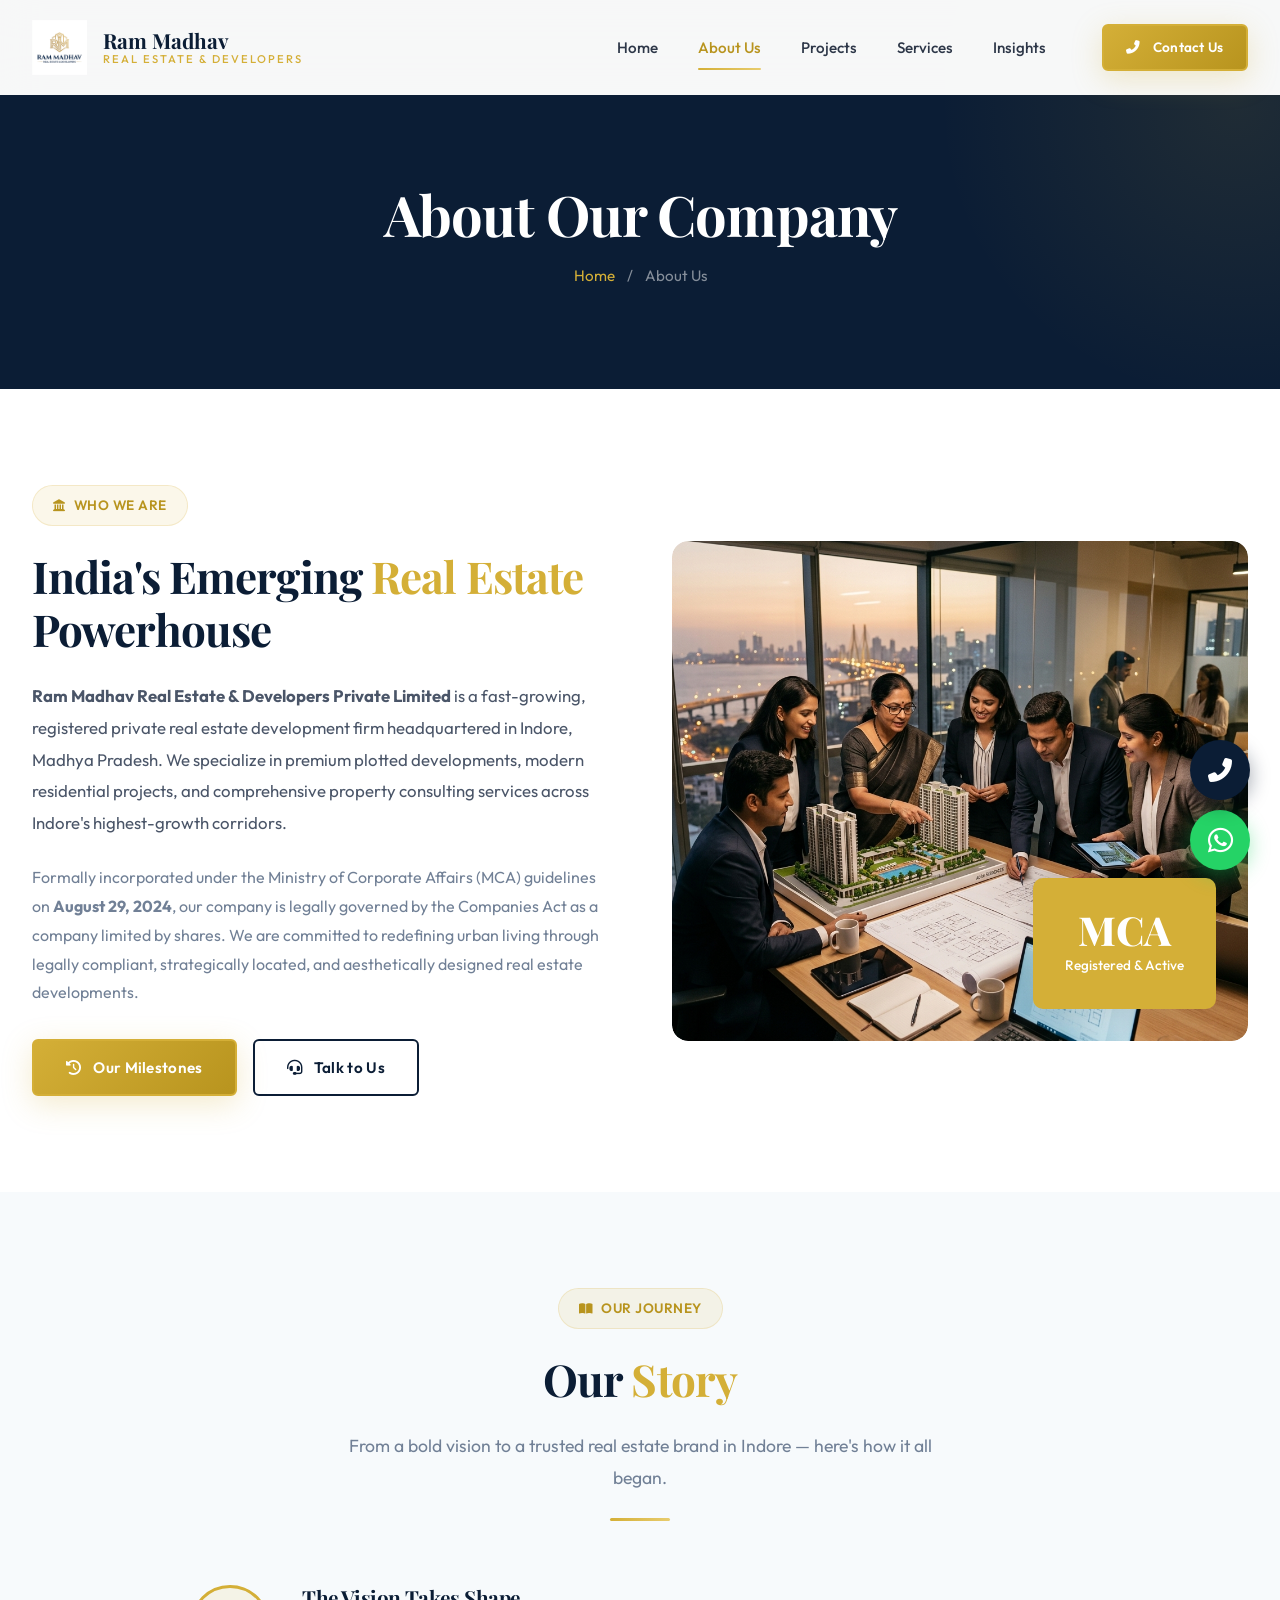
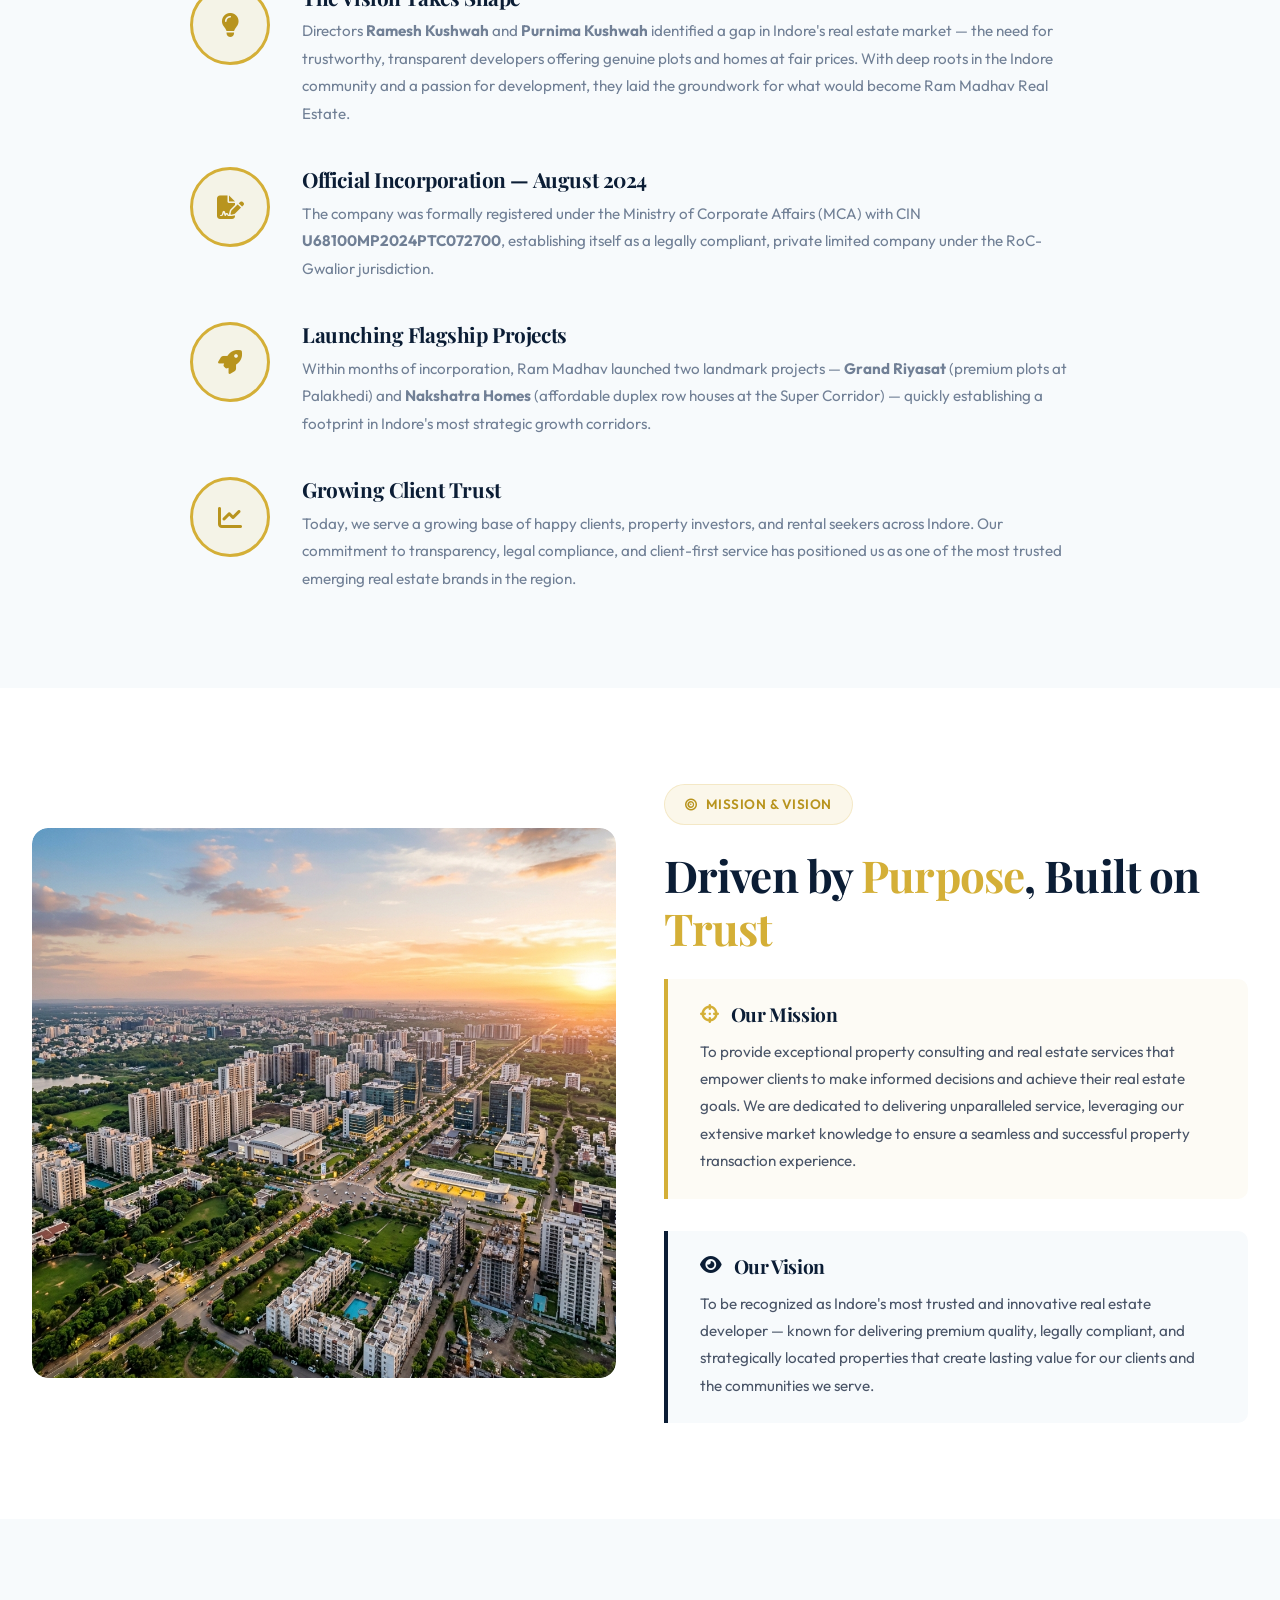
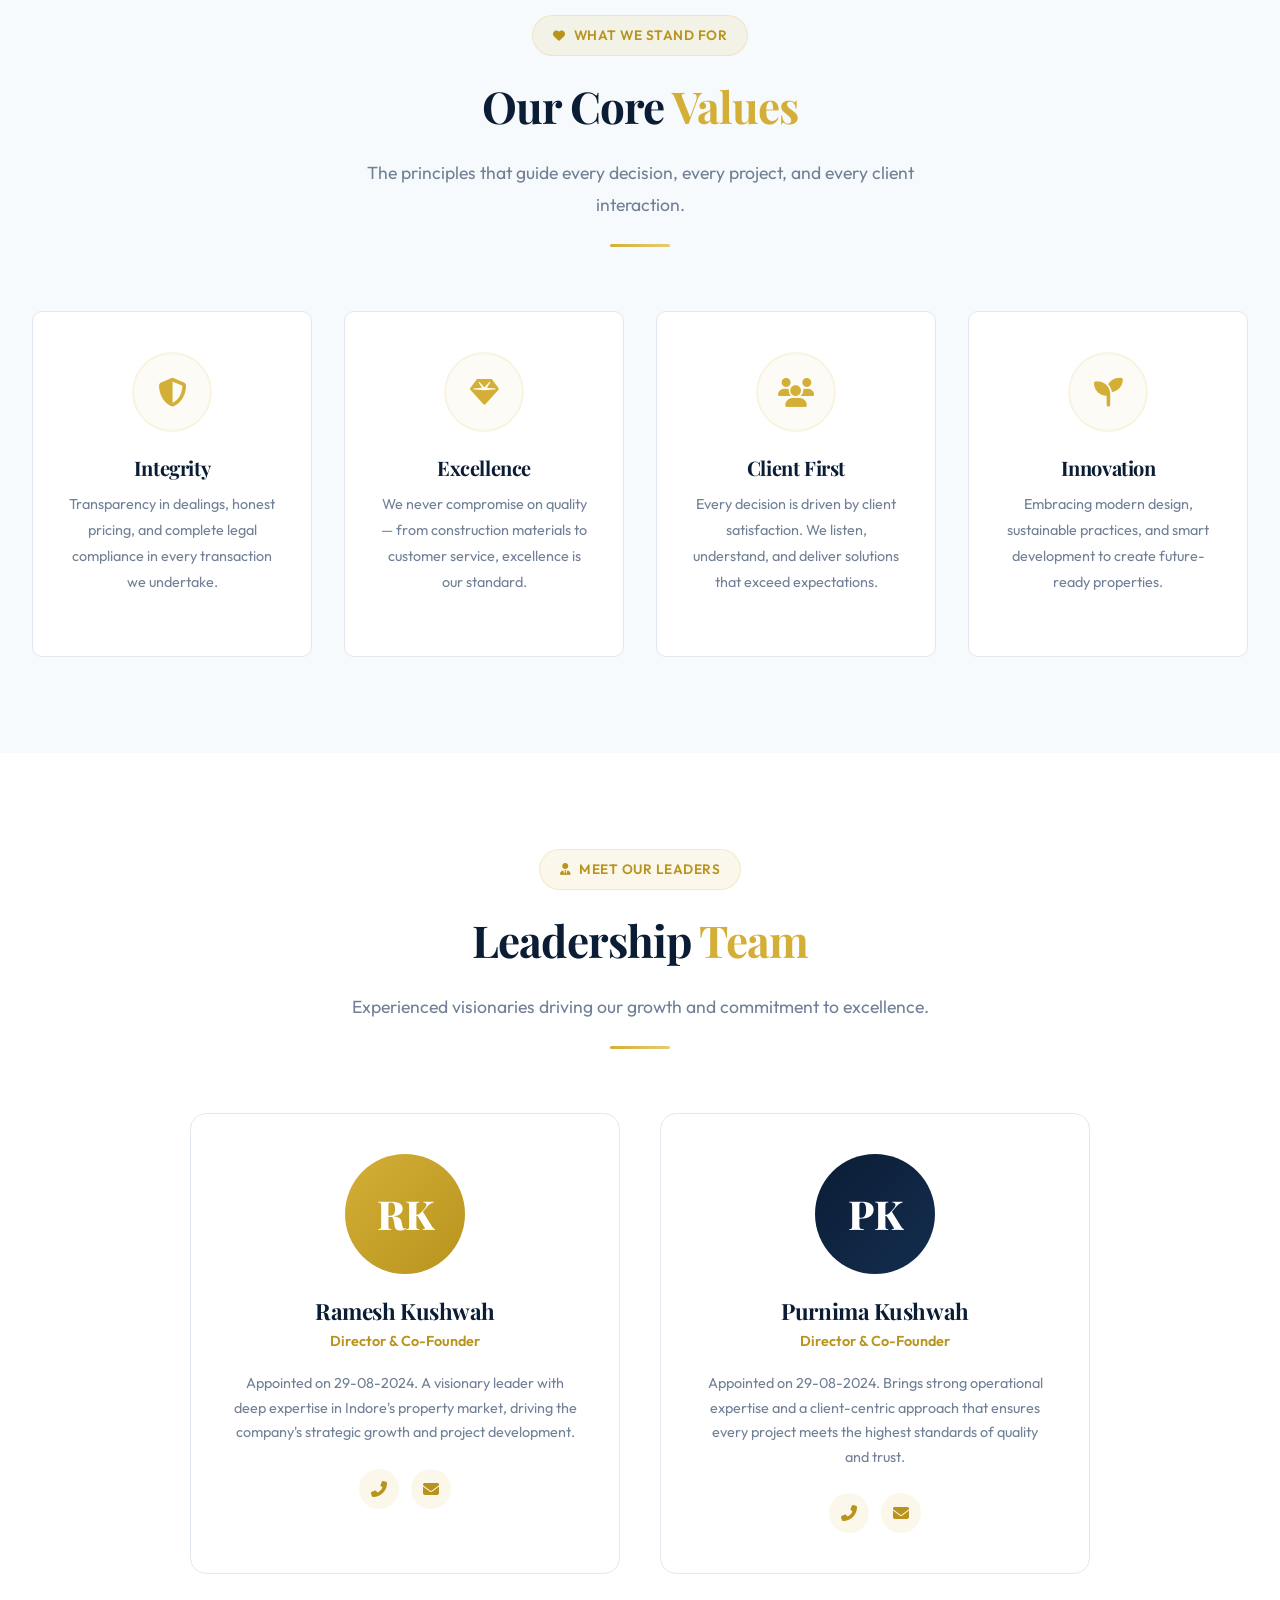
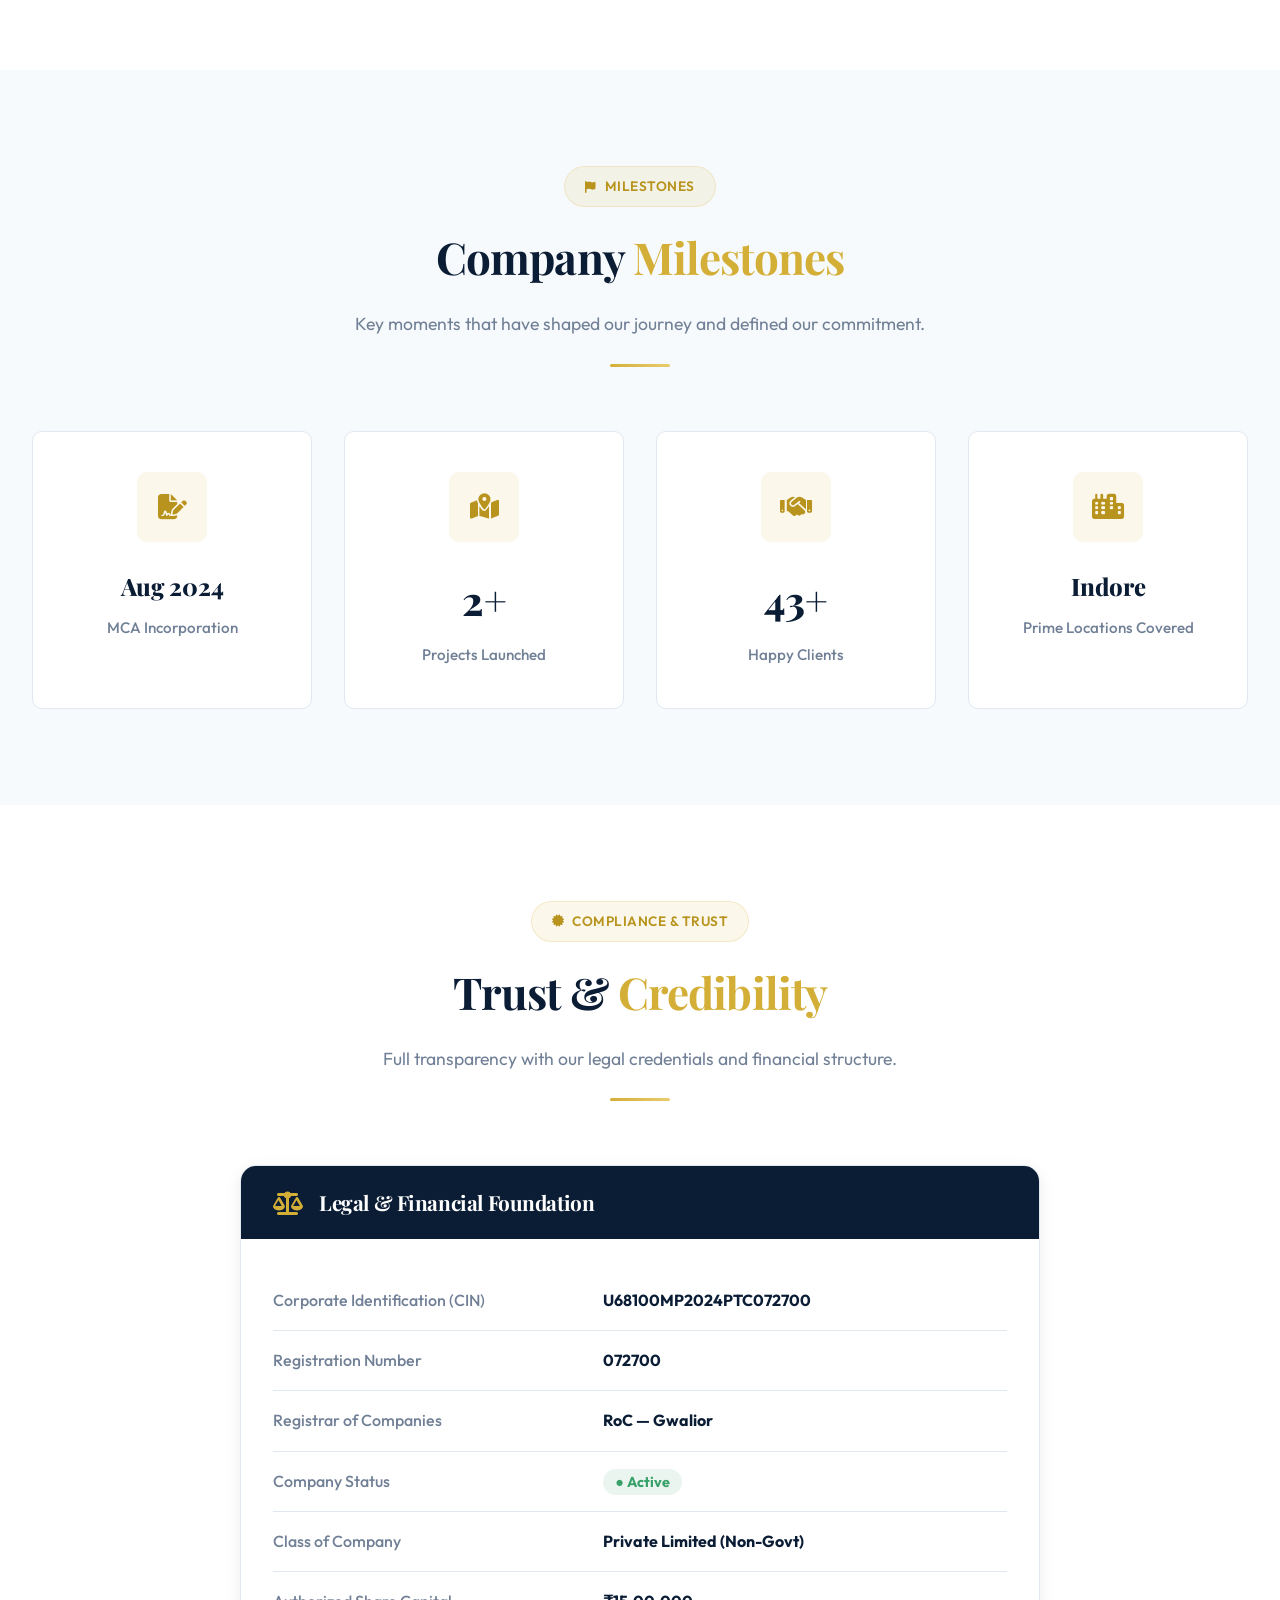
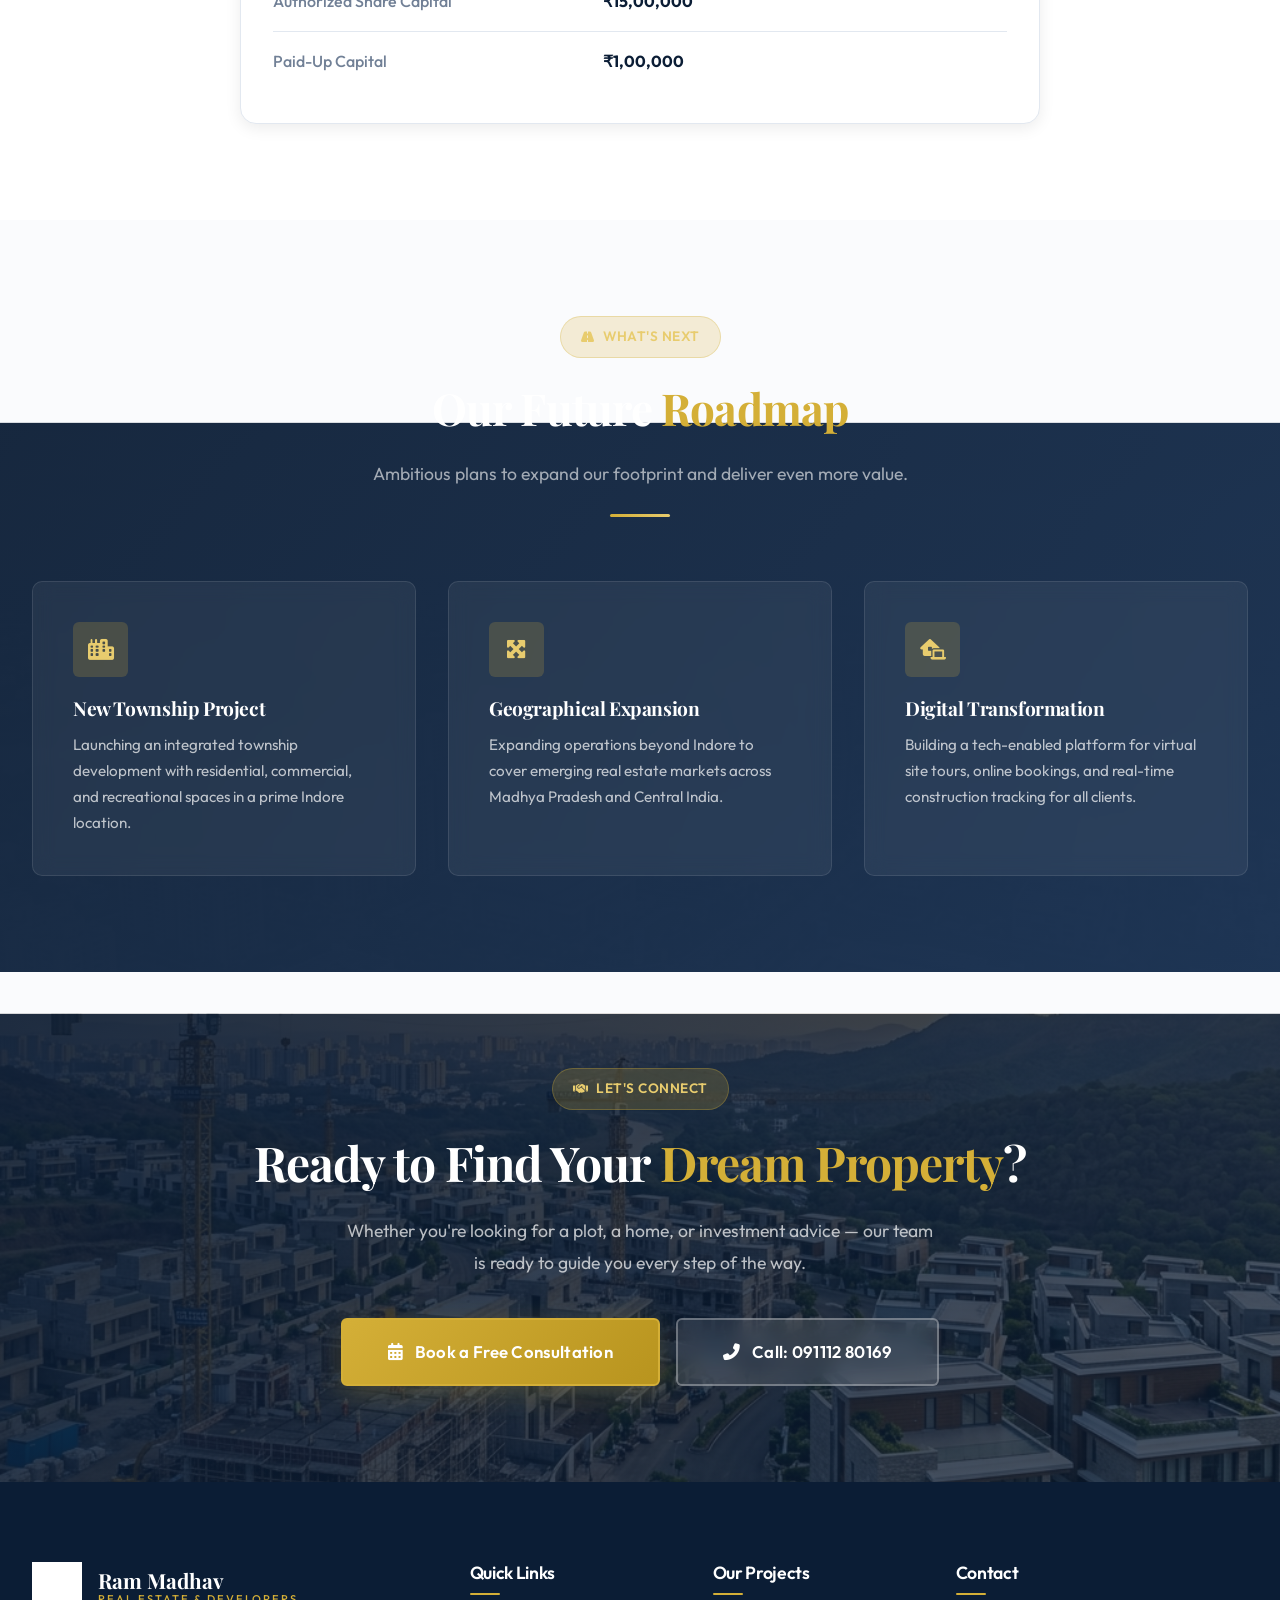
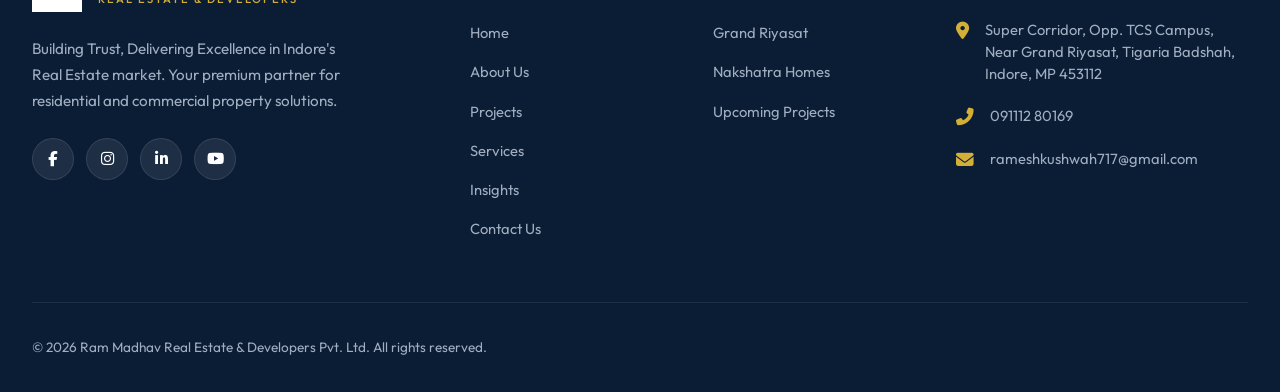
==== commit a079e68a: "improved UI" ====
--- a/about.html
+++ b/about.html
@@ -11,8 +11,15 @@
 </head>
 <body>
 
+    <!-- Preloader -->
+    <div class="preloader" id="preloader">
+        <img src="assets/logo.png" alt="Loading..." class="preloader-logo">
+        <div class="preloader-bar"></div>
+    </div>
+    <div class="custom-cursor" id="customCursor"></div>
+
     <!-- HEADER -->
-    <header class="header" id="header">
+    <header class="header page-transition" id="header">
         <div class="container nav">
             <a href="index.html" class="logo-container">
                 <img src="assets/logo.png" alt="Ram Madhav Real Estate Logo" class="logo-img">
--- a/css/style.css
+++ b/css/style.css
@@ -2068,3 +2068,219 @@
     height: clamp(250px, 55vw, 400px);
   }
 }
+
+/* ========================================
+   PRELOADER
+======================================== */
+.preloader {
+  position: fixed;
+  inset: 0;
+  z-index: 99999;
+  background: var(--navy);
+  display: flex;
+  align-items: center;
+  justify-content: center;
+  flex-direction: column;
+  transition: opacity 0.6s ease, visibility 0.6s ease;
+}
+
+.preloader.loaded {
+  opacity: 0;
+  visibility: hidden;
+  pointer-events: none;
+}
+
+.preloader-logo {
+  width: 80px;
+  height: 80px;
+  animation: preloaderPulse 1.2s ease-in-out infinite;
+}
+
+.preloader-bar {
+  width: 120px;
+  height: 3px;
+  background: rgba(255,255,255,0.1);
+  border-radius: 3px;
+  margin-top: 24px;
+  overflow: hidden;
+}
+
+.preloader-bar::after {
+  content: '';
+  display: block;
+  width: 40%;
+  height: 100%;
+  background: linear-gradient(90deg, var(--gold), var(--gold-light));
+  border-radius: 3px;
+  animation: preloaderSlide 1s ease-in-out infinite;
+}
+
+@keyframes preloaderPulse {
+  0%, 100% { transform: scale(1); opacity: 1; }
+  50% { transform: scale(1.08); opacity: 0.7; }
+}
+
+@keyframes preloaderSlide {
+  0% { transform: translateX(-100%); }
+  100% { transform: translateX(350%); }
+}
+
+/* ========================================
+   PAGE TRANSITIONS
+======================================== */
+.page-transition {
+  animation: pageReveal 0.5s var(--ease-out) both;
+}
+
+@keyframes pageReveal {
+  from { opacity: 0; transform: translateY(12px); }
+  to { opacity: 1; transform: translateY(0); }
+}
+
+/* ========================================
+   CUSTOM CURSOR (Desktop Only)
+======================================== */
+.custom-cursor {
+  width: 12px;
+  height: 12px;
+  background: var(--gold);
+  border-radius: 50%;
+  position: fixed;
+  top: 0;
+  left: 0;
+  pointer-events: none;
+  z-index: 99998;
+  transition: width 0.25s ease, height 0.25s ease, background 0.25s ease, opacity 0.25s ease;
+  mix-blend-mode: difference;
+  opacity: 0;
+}
+
+.custom-cursor.active {
+  opacity: 1;
+}
+
+.custom-cursor.hover {
+  width: 40px;
+  height: 40px;
+  background: rgba(212, 175, 55, 0.3);
+  border: 2px solid var(--gold);
+}
+
+@media (max-width: 1024px) {
+  .custom-cursor { display: none !important; }
+}
+
+/* ========================================
+   GLASSMORPHISM HEADER UPGRADE
+======================================== */
+.header.scrolled {
+  background: rgba(255, 255, 255, 0.72);
+  backdrop-filter: blur(20px) saturate(180%);
+  -webkit-backdrop-filter: blur(20px) saturate(180%);
+}
+
+/* ========================================
+   CUSTOM FOCUS STATES
+======================================== */
+.btn:focus-visible,
+a:focus-visible {
+  outline: 2px solid var(--gold);
+  outline-offset: 3px;
+  box-shadow: 0 0 0 4px rgba(212, 175, 55, 0.15);
+}
+
+.form-control:focus {
+  border-color: var(--gold);
+  box-shadow: 0 0 0 3px rgba(212, 175, 55, 0.12);
+}
+
+/* ========================================
+   PARALLAX UTILITY
+======================================== */
+.parallax-bg img {
+  will-change: transform;
+  transition: none;
+}
+
+/* ========================================
+   TESTIMONIAL SLIDER
+======================================== */
+.testimonials-slider-wrapper {
+  overflow: hidden;
+  position: relative;
+  cursor: grab;
+  -webkit-user-select: none;
+  user-select: none;
+}
+
+.testimonials-slider-wrapper:active {
+  cursor: grabbing;
+}
+
+.testimonials-slider-track {
+  display: flex;
+  gap: var(--space-8);
+  transition: transform 0.4s var(--ease-out);
+}
+
+.testimonials-slider-track .testimonial-card {
+  min-width: 380px;
+  flex-shrink: 0;
+}
+
+.slider-nav {
+  display: flex;
+  align-items: center;
+  justify-content: center;
+  gap: var(--space-4);
+  margin-top: var(--space-10);
+}
+
+.slider-btn {
+  width: 48px;
+  height: 48px;
+  border-radius: 50%;
+  border: 2px solid rgba(255,255,255,0.3);
+  background: rgba(255,255,255,0.1);
+  color: white;
+  display: flex;
+  align-items: center;
+  justify-content: center;
+  cursor: pointer;
+  transition: all 0.3s ease;
+  font-size: 1rem;
+  backdrop-filter: blur(5px);
+}
+
+.slider-btn:hover {
+  background: var(--gold);
+  border-color: var(--gold);
+  transform: scale(1.1);
+}
+
+.slider-dots {
+  display: flex;
+  gap: var(--space-2);
+}
+
+.slider-dot {
+  width: 10px;
+  height: 10px;
+  border-radius: 50%;
+  background: rgba(255,255,255,0.3);
+  cursor: pointer;
+  transition: all 0.3s ease;
+  border: none;
+}
+
+.slider-dot.active {
+  background: var(--gold);
+  width: 28px;
+  border-radius: 5px;
+}
+
+@media (max-width: 768px) {
+  .testimonials-slider-track .testimonial-card {
+    min-width: calc(100vw - 60px);
+  }
+}
